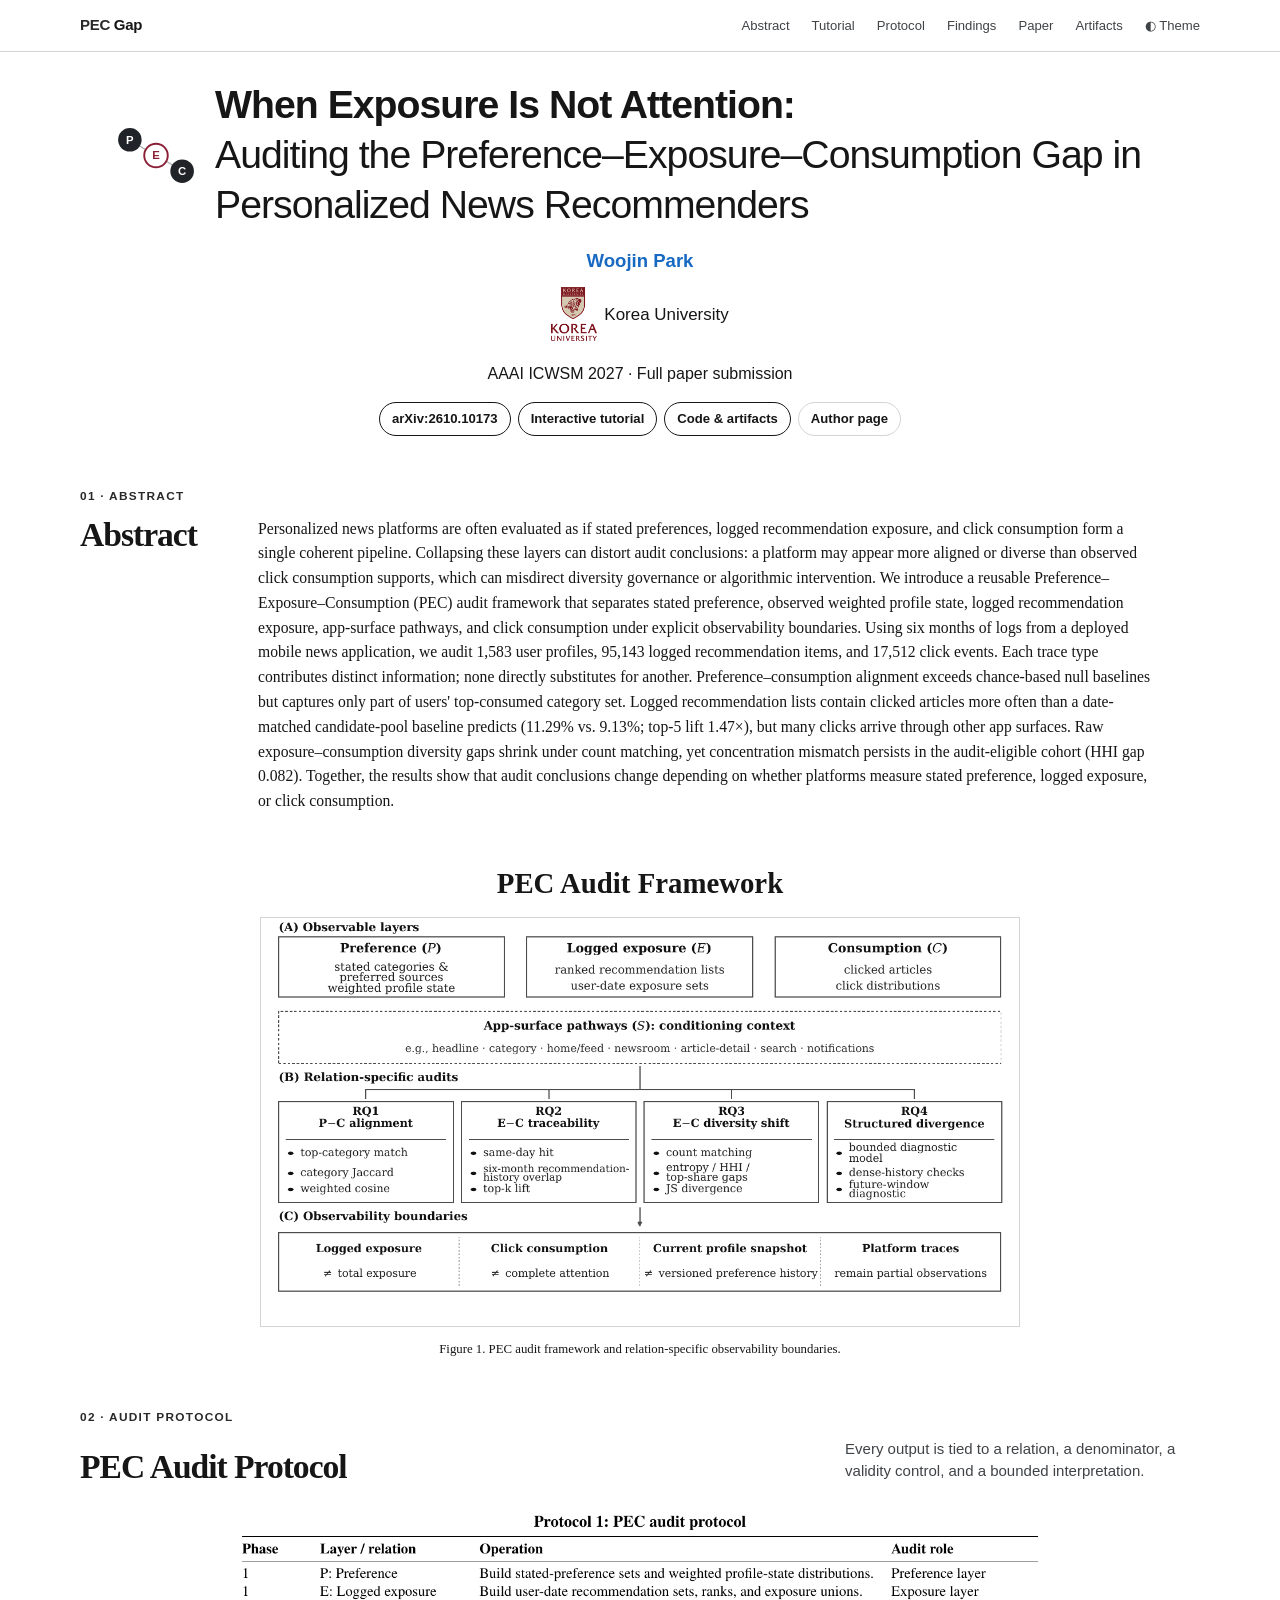
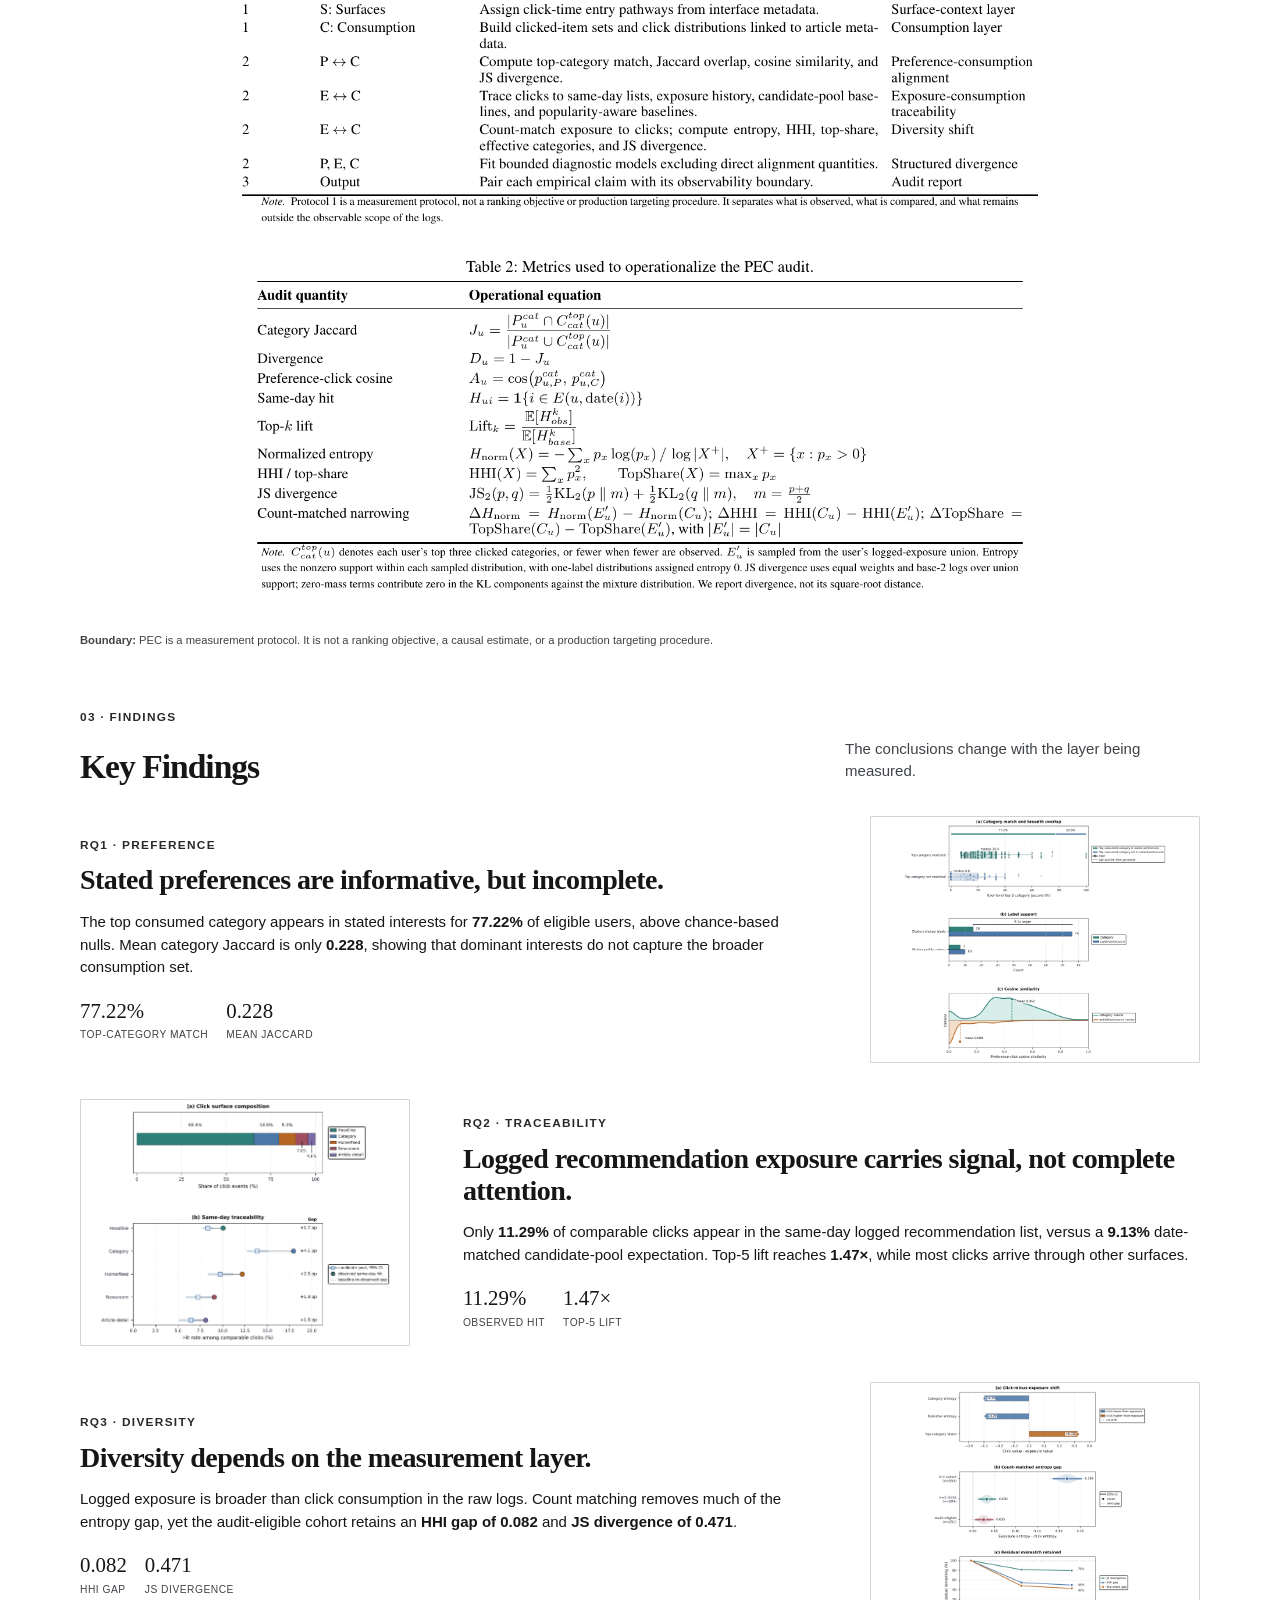
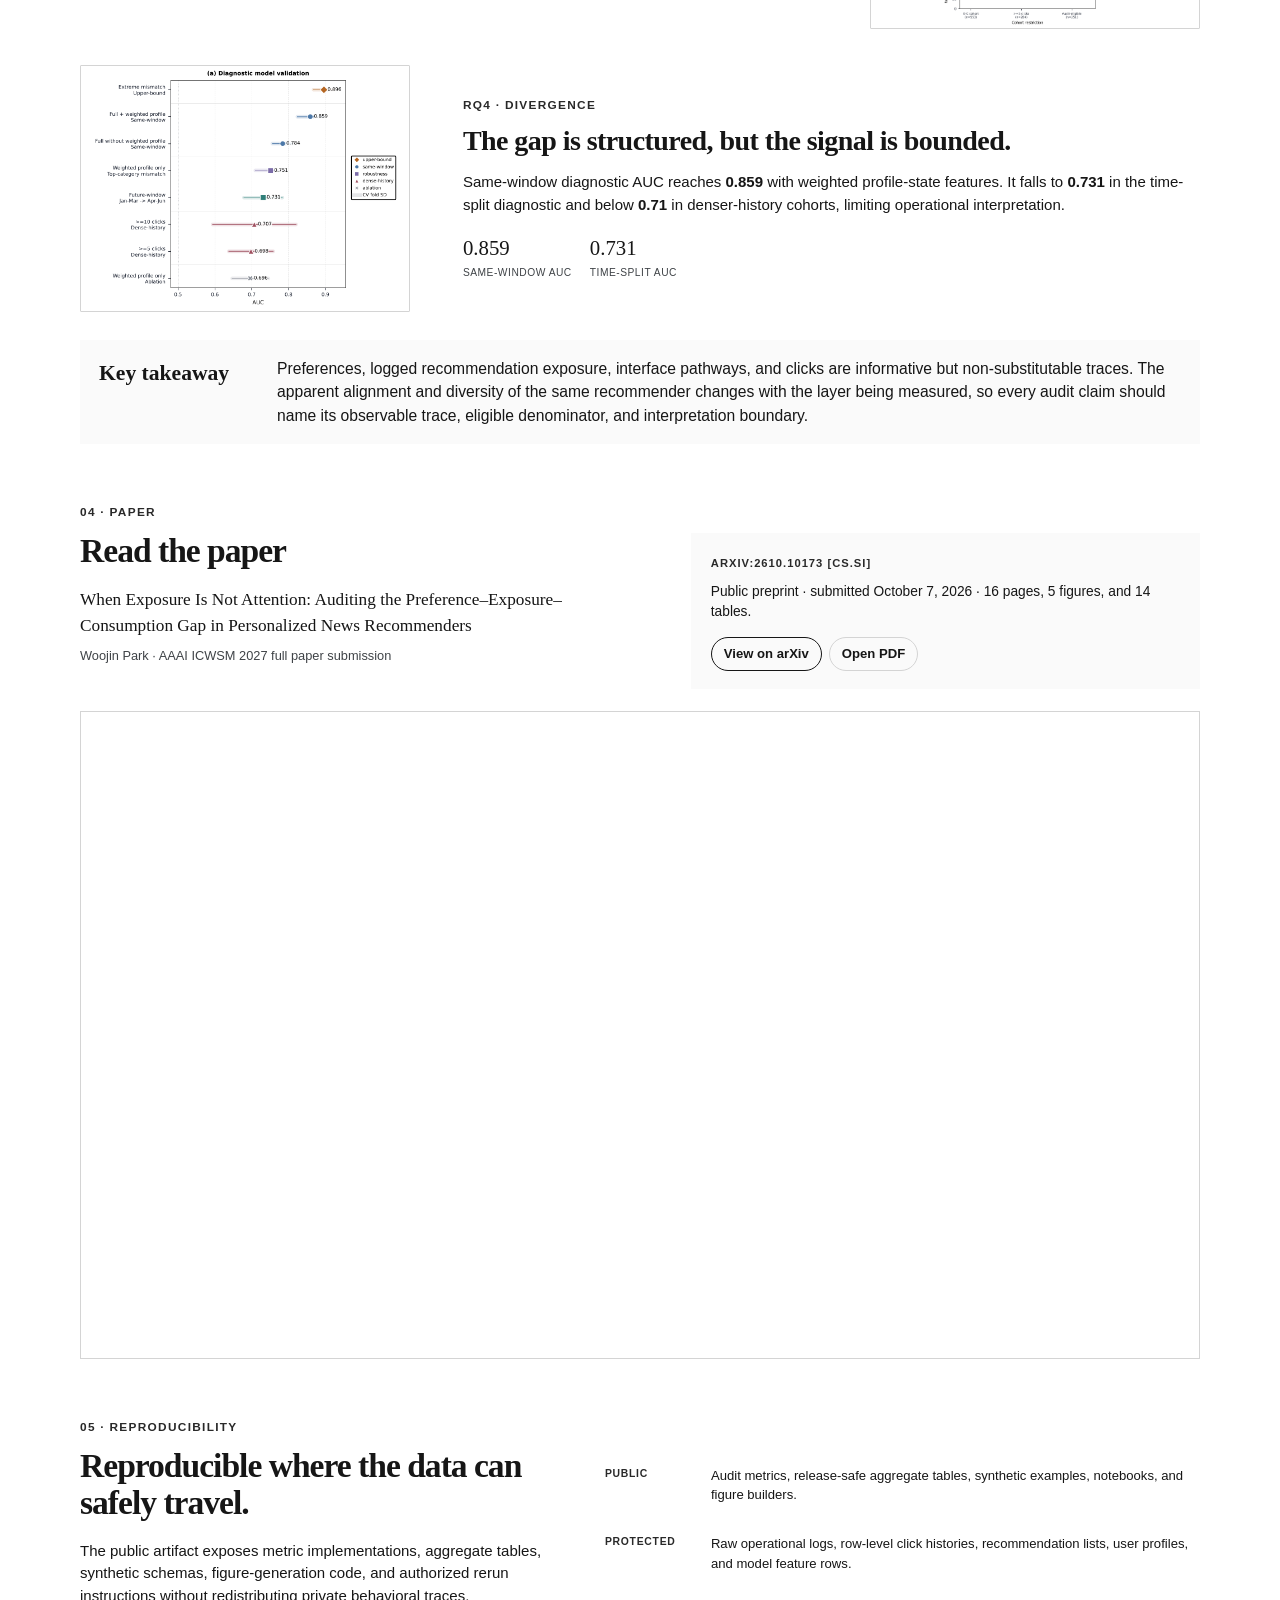
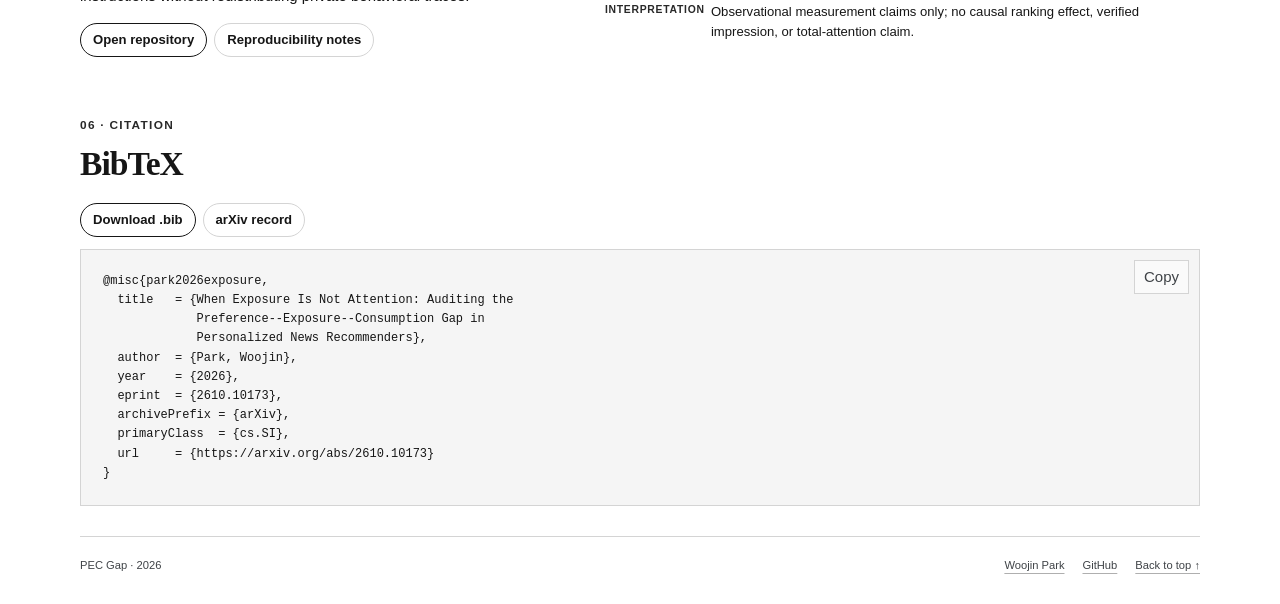
==== docs/index.html @ 4bab2982 "Add interactive PEC audit tutorial" ====
<!doctype html>
<html lang="en">
<head>
  <meta charset="utf-8">
  <meta name="viewport" content="width=device-width, initial-scale=1">
  <title>When Exposure Is Not Attention | PEC Gap</title>
  <meta name="description" content="A Preference-Exposure-Consumption audit of personalized news recommendation under explicit observability boundaries.">
  <meta name="theme-color" content="#ffffff">
  <meta property="og:type" content="website">
  <meta property="og:title" content="When Exposure Is Not Attention">
  <meta property="og:description" content="Auditing the Preference-Exposure-Consumption gap in personalized news recommenders.">
  <meta property="og:url" content="https://woojinpark-jay.github.io/pec-news-audit/">
  <meta property="og:image" content="https://woojinpark-jay.github.io/pec-news-audit/assets/project/pec-framework.png">
  <link rel="icon" href="favicon.svg?v=1" type="image/svg+xml">
  <link rel="icon" href="favicon-32.png?v=1" type="image/png" sizes="32x32">
  <link rel="shortcut icon" href="favicon.ico?v=1">
  <link rel="apple-touch-icon" href="apple-touch-icon.png?v=1" sizes="180x180">
  <script>try{document.documentElement.dataset.theme=localStorage.getItem('pec-theme')||'light'}catch(e){document.documentElement.dataset.theme='light'}</script>
  <link rel="stylesheet" href="project.css?v=14">
</head>
<body>
  <header class="site-header">
    <a class="wordmark" href="#top" aria-label="PEC Gap home"><span>PEC</span> Gap</a>
    <nav aria-label="Project navigation">
      <a href="#overview">Abstract</a>
      <a href="?view=tutorial&amp;lang=en">Tutorial</a>
      <a href="#protocol">Protocol</a>
      <a href="#findings">Findings</a>
      <a href="#paper">Paper</a>
      <a href="#artifacts">Artifacts</a>
      <button id="theme-toggle" type="button" aria-label="Switch color theme"><span aria-hidden="true">◐</span> Theme</button>
    </nav>
  </header>

  <main id="top">
    <section class="hero">
      <div class="title-lockup">
        <img class="hero-mark" src="assets/project/pec-gap-mark.svg?v=3" alt="PEC Gap mark connecting preference, exposure, and consumption">
        <h1><strong>When Exposure Is Not Attention:</strong><br><span>Auditing the Preference–Exposure–Consumption Gap in Personalized News Recommenders</span></h1>
      </div>
      <div class="author-line">
        <a href="https://woojinpark-jay.github.io/">Woojin Park</a>
      </div>
      <p class="affiliation"><a href="https://www.korea.ac.kr/en/index.do"><img src="assets/project/korea-university-crest.png" alt="" aria-hidden="true">Korea University</a></p>
      <p class="venue">AAAI ICWSM 2027 · Full paper submission</p>
      <div class="actions" aria-label="Project links">
        <a class="button" href="https://arxiv.org/abs/2610.10173">arXiv:2610.10173</a>
        <a class="button" href="?view=tutorial&amp;lang=en">Interactive tutorial</a>
        <a class="button" href="https://github.com/WoojinPark-Jay/pec-news-audit">Code &amp; artifacts</a>
        <a class="button button-quiet" href="https://woojinpark-jay.github.io/">Author page</a>
      </div>
    </section>

    <section class="section" id="overview">
      <div class="section-label">01 · Abstract</div>
      <div class="abstract-block">
        <h2>Abstract</h2>
        <p>Personalized news platforms are often evaluated as if stated preferences, logged recommendation exposure, and click consumption form a single coherent pipeline. Collapsing these layers can distort audit conclusions: a platform may appear more aligned or diverse than observed click consumption supports, which can misdirect diversity governance or algorithmic intervention. We introduce a reusable Preference–Exposure–Consumption (PEC) audit framework that separates stated preference, observed weighted profile state, logged recommendation exposure, app-surface pathways, and click consumption under explicit observability boundaries. Using six months of logs from a deployed mobile news application, we audit 1,583 user profiles, 95,143 logged recommendation items, and 17,512 click events. Each trace type contributes distinct information; none directly substitutes for another. Preference–consumption alignment exceeds chance-based null baselines but captures only part of users' top-consumed category set. Logged recommendation lists contain clicked articles more often than a date-matched candidate-pool baseline predicts (11.29% vs. 9.13%; top-5 lift 1.47×), but many clicks arrive through other app surfaces. Raw exposure–consumption diversity gaps shrink under count matching, yet concentration mismatch persists in the audit-eligible cohort (HHI gap 0.082). Together, the results show that audit conclusions change depending on whether platforms measure stated preference, logged exposure, or click consumption.</p>
      </div>
    </section>

    <section class="framework-wrap" aria-label="PEC audit framework">
      <h2>PEC Audit Framework</h2>
      <button class="figure-button" type="button" data-lightbox="assets/project/pec-framework.png" aria-label="Enlarge PEC audit framework">
        <img src="assets/project/pec-framework.png" alt="PEC framework linking platform traces to preference, logged exposure, surface mediation, consumption, and four audit outputs">
      </button>
      <p class="caption">Figure 1. PEC audit framework and relation-specific observability boundaries.</p>
    </section>

    <section class="section" id="protocol">
      <div class="section-label">02 · Audit protocol</div>
      <div class="section-head">
        <h2>PEC Audit Protocol</h2>
        <p>Every output is tied to a relation, a denominator, a validity control, and a bounded interpretation.</p>
      </div>

      <div class="paper-table-stack">
        <button class="paper-table-image" type="button" data-lightbox="assets/project/protocol-original.png" aria-label="Enlarge Protocol 1 from the submitted paper">
          <img src="assets/project/protocol-original.png" alt="Protocol 1: PEC audit protocol, reproduced from the submitted paper">
        </button>
        <button class="paper-table-image" type="button" data-lightbox="assets/project/metrics-original.png" aria-label="Enlarge Table 2 from the submitted paper">
          <img src="assets/project/metrics-original.png" alt="Table 2: PEC audit metrics and operational equations, reproduced from the submitted paper">
        </button>
      </div>
      <p class="boundary-note"><strong>Boundary:</strong> PEC is a measurement protocol. It is not a ranking objective, a causal estimate, or a production targeting procedure.</p>
    </section>

    <section class="section" id="findings">
      <div class="section-label">03 · Findings</div>
      <div class="section-head">
        <h2>Key Findings</h2>
        <p>The conclusions change with the layer being measured.</p>
      </div>

      <article class="finding">
        <div class="finding-copy">
          <p class="finding-index">RQ1 · Preference</p>
          <h3>Stated preferences are informative, but incomplete.</h3>
          <p>The top consumed category appears in stated interests for <strong>77.22%</strong> of eligible users, above chance-based nulls. Mean category Jaccard is only <strong>0.228</strong>, showing that dominant interests do not capture the broader consumption set.</p>
          <div class="mini-metrics"><span><b>77.22%</b> top-category match</span><span><b>0.228</b> mean Jaccard</span></div>
        </div>
        <button class="paper-figure" type="button" data-lightbox="assets/project/preference-alignment.png" aria-label="Enlarge preference-consumption diagnostics">
          <img src="assets/project/preference-alignment.png" alt="Preference-consumption diagnostics for category recovery, Jaccard overlap, and cosine similarity">
        </button>
      </article>

      <article class="finding finding-reverse">
        <div class="finding-copy">
          <p class="finding-index">RQ2 · Traceability</p>
          <h3>Logged recommendation exposure carries signal, not complete attention.</h3>
          <p>Only <strong>11.29%</strong> of comparable clicks appear in the same-day logged recommendation list, versus a <strong>9.13%</strong> date-matched candidate-pool expectation. Top-5 lift reaches <strong>1.47×</strong>, while most clicks arrive through other surfaces.</p>
          <div class="mini-metrics"><span><b>11.29%</b> observed hit</span><span><b>1.47×</b> top-5 lift</span></div>
        </div>
        <button class="paper-figure" type="button" data-lightbox="assets/project/surface-traceability.png" aria-label="Enlarge multi-surface click traceability figure">
          <img src="assets/project/surface-traceability.png" alt="Multi-surface click composition and observed same-day traceability against date-matched baselines">
        </button>
      </article>

      <article class="finding">
        <div class="finding-copy">
          <p class="finding-index">RQ3 · Diversity</p>
          <h3>Diversity depends on the measurement layer.</h3>
          <p>Logged exposure is broader than click consumption in the raw logs. Count matching removes much of the entropy gap, yet the audit-eligible cohort retains an <strong>HHI gap of 0.082</strong> and <strong>JS divergence of 0.471</strong>.</p>
          <div class="mini-metrics"><span><b>0.082</b> HHI gap</span><span><b>0.471</b> JS divergence</span></div>
        </div>
        <button class="paper-figure" type="button" data-lightbox="assets/project/diversity-audit.png" aria-label="Enlarge diversity and concentration audit figure">
          <img src="assets/project/diversity-audit.png" alt="Raw diversity shift, count-matched entropy gaps, and residual concentration mismatch">
        </button>
      </article>

      <article class="finding finding-reverse">
        <div class="finding-copy">
          <p class="finding-index">RQ4 · Divergence</p>
          <h3>The gap is structured, but the signal is bounded.</h3>
          <p>Same-window diagnostic AUC reaches <strong>0.859</strong> with weighted profile-state features. It falls to <strong>0.731</strong> in the time-split diagnostic and below <strong>0.71</strong> in denser-history cohorts, limiting operational interpretation.</p>
          <div class="mini-metrics"><span><b>0.859</b> same-window AUC</span><span><b>0.731</b> time-split AUC</span></div>
        </div>
        <button class="paper-figure" type="button" data-lightbox="assets/project/bounded-signal.png" aria-label="Enlarge bounded audit signal figure">
          <img src="assets/project/bounded-signal.png" alt="Diagnostic AUC across same-window, temporal, dense-history, and ablation checks">
        </button>
      </article>

      <div class="takeaway">
        <h3>Key takeaway</h3>
        <p>Preferences, logged recommendation exposure, interface pathways, and clicks are informative but non-substitutable traces. The apparent alignment and diversity of the same recommender changes with the layer being measured, so every audit claim should name its observable trace, eligible denominator, and interpretation boundary.</p>
      </div>
    </section>

    <section class="section paper-access" id="paper">
      <div class="section-label">04 · Paper</div>
      <div class="paper-access-grid">
        <div>
          <h2>Read the paper</h2>
          <p class="paper-title">When Exposure Is Not Attention: Auditing the Preference–Exposure–Consumption Gap in Personalized News Recommenders</p>
          <p class="paper-meta">Woojin Park · AAAI ICWSM 2027 full paper submission</p>
        </div>
        <div class="paper-release">
          <span>arXiv:2610.10173 [cs.SI]</span>
          <p>Public preprint · submitted October 7, 2026 · 16 pages, 5 figures, and 14 tables.</p>
          <div class="actions">
            <a class="button" href="https://arxiv.org/abs/2610.10173">View on arXiv</a>
            <a class="button button-quiet" href="https://arxiv.org/pdf/2610.10173">Open PDF</a>
          </div>
        </div>
      </div>
      <div class="paper-viewer">
        <iframe src="https://arxiv.org/pdf/2610.10173#view=FitH" title="PEC Gap arXiv preprint PDF" loading="lazy"></iframe>
      </div>
    </section>

    <section class="section" id="artifacts">
      <div class="section-label">05 · Reproducibility</div>
      <div class="two-col artifact-grid">
        <div>
          <h2>Reproducible where the data can safely travel.</h2>
          <p class="lead">The public artifact exposes metric implementations, aggregate tables, synthetic schemas, figure-generation code, and authorized rerun instructions without redistributing private behavioral traces.</p>
          <div class="actions">
            <a class="button" href="https://github.com/WoojinPark-Jay/pec-news-audit">Open repository</a>
            <a class="button button-quiet" href="https://github.com/WoojinPark-Jay/pec-news-audit/blob/main/docs/REPRODUCIBILITY.md">Reproducibility notes</a>
          </div>
        </div>
        <div class="artifact-list">
          <div><span>Public</span><p>Audit metrics, release-safe aggregate tables, synthetic examples, notebooks, and figure builders.</p></div>
          <div><span>Protected</span><p>Raw operational logs, row-level click histories, recommendation lists, user profiles, and model feature rows.</p></div>
          <div><span>Interpretation</span><p>Observational measurement claims only; no causal ranking effect, verified impression, or total-attention claim.</p></div>
        </div>
      </div>
    </section>

    <section class="section citation" id="citation">
      <div class="section-label">06 · Citation</div>
      <h2>BibTeX</h2>
      <div class="actions">
        <a class="button" href="pec-gap.bib" download>Download .bib</a>
        <a class="button button-quiet" href="https://arxiv.org/abs/2610.10173">arXiv record</a>
      </div>
      <div class="code-wrap">
        <button id="copy-citation" type="button">Copy</button>
        <pre><code id="bibtex">@misc{park2026exposure,
  title   = {When Exposure Is Not Attention: Auditing the
             Preference--Exposure--Consumption Gap in
             Personalized News Recommenders},
  author  = {Park, Woojin},
  year    = {2026},
  eprint  = {2610.10173},
  archivePrefix = {arXiv},
  primaryClass  = {cs.SI},
  url     = {https://arxiv.org/abs/2610.10173}
}</code></pre>
      </div>
    </section>
  </main>

  <footer>
    <p>PEC Gap · 2026</p>
    <div><a href="https://woojinpark-jay.github.io/">Woojin Park</a><a href="https://github.com/WoojinPark-Jay/pec-news-audit">GitHub</a><a href="#top">Back to top ↑</a></div>
  </footer>

  <dialog id="lightbox" aria-label="Expanded paper figure">
    <button class="lightbox-close" type="button" aria-label="Close figure">×</button>
    <img src="" alt="Expanded paper figure">
  </dialog>
  <script src="project.js?v=13"></script>
</body>
</html>
---- docs/project.css ----
:root {
  color-scheme: light;
  --bg: #fff; --surface: #fafafa; --ink: #161616; --muted: #3f4347;
  --line: #d4d4d4; --accent: #292929; --green: #2f6d4a; --blue: #355e91;
  --orange: #8f542e; --violet: #67518d; --header: rgba(255,255,255,.93);
  --figure: #fff; --button-line: #777; --code: #f5f5f5; --max: 1120px;
}
html[data-theme="dark"] {
  color-scheme: dark;
  --bg: #0c0e10; --surface: #121518; --ink: #f0efeb; --muted: #a7acb1;
  --line: #2b3035; --accent: #c7ad77; --green: #6fae8b; --blue: #7f9fca;
  --orange: #c98b62; --violet: #9c83c7; --header: rgba(12,14,16,.92);
  --figure: #f7f7f5; --button-line: #5f6468; --code: #090b0d;
}
* { box-sizing: border-box; }
html { scroll-behavior: smooth; background: var(--bg); }
body {
  margin: 0; color: var(--ink); background: var(--bg);
  font-family: Inter, ui-sans-serif, -apple-system, BlinkMacSystemFont, "Segoe UI", sans-serif;
  font-size: 15px; line-height: 1.5; -webkit-font-smoothing: antialiased;
}
a { color: inherit; text-decoration-color: color-mix(in srgb, var(--ink) 34%, transparent); text-underline-offset: 4px; }
a:hover { text-decoration-color: var(--accent); }
img { display: block; max-width: 100%; }
button { font: inherit; }
.site-header {
  position: sticky; top: 0; z-index: 20; display: flex; align-items: center;
  justify-content: space-between; width: 100%; min-height: 52px;
  padding: 0 max(24px, calc((100vw - var(--max)) / 2));
  border-bottom: 1px solid var(--line); background: var(--header); backdrop-filter: blur(12px);
}
.wordmark { font-weight: 700; text-decoration: none; letter-spacing: -.02em; }
.wordmark span { color: var(--accent); }
.site-header nav { display: flex; align-items: center; gap: 22px; }
.site-header nav a, .site-header nav button { color: var(--muted); font-size: .82rem; text-decoration: none; }
.site-header nav button { padding: 0; border: 0; background: transparent; cursor: pointer; }
.site-header nav a:hover, .site-header nav button:hover { color: var(--ink); }
main, footer { width: min(calc(100% - 48px), var(--max)); margin-inline: auto; }
.hero { max-width: 1120px; padding: 28px 0 22px; text-align: center; }
.title-lockup {
  display: flex; align-items: center; justify-content: center; gap: 18px;
  max-width: 1050px; margin: 0 auto;
}
.hero-mark { flex: 0 0 auto; width: 82px; height: 61px; }
.eyebrow, .section-label, .finding-index {
  margin: 0 0 11px; color: var(--accent); font-size: .74rem;
  font-weight: 700; letter-spacing: .11em; text-transform: uppercase;
}
.hero h1 {
  margin: 0; font-size: clamp(1.8rem, 3.2vw, 2.45rem); text-align: left;
  font-weight: 300; line-height: 1.28; letter-spacing: -.025em;
}
.hero h1 strong { font-weight: 720; }
.hero h1 span { font-weight: 300; }
.dek { margin: 10px 0 0; color: var(--ink); font-size: clamp(.96rem, 1.4vw, 1.08rem); line-height: 1.4; }
.author-line { display: flex; justify-content: center; gap: 9px; margin-top: 16px; font-size: 1.16rem; font-weight: 600; }
.author-line a { color: #1769c2; text-decoration: none; }
.affiliation { margin: 13px 0 0; font-size: 1.06rem; font-weight: 500; }
.affiliation a { display: inline-flex; align-items: center; gap: 7px; color: var(--ink); text-decoration: none; }
.affiliation img { width: 46px; height: 54px; object-fit: contain; }
.venue { margin: 13px 0 0; color: var(--ink); font-size: 1rem; }
.actions { display: flex; flex-wrap: wrap; gap: 7px; margin-top: 16px; }
.hero .actions { justify-content: center; }
.button {
  display: inline-flex; align-items: center; min-height: 34px; padding: 0 12px;
  border: 1px solid var(--ink); border-radius: 18px; color: var(--ink);
  font-size: .82rem; font-weight: 650; text-decoration: none;
}
.button:hover { border-color: var(--accent); background: var(--surface); }
.button-muted { color: var(--ink); border-color: var(--line); cursor: default; }
.button-quiet { border-color: var(--line); color: var(--ink); }
.hero-note { margin: 14px 0 0; color: var(--muted); font-size: .74rem; }
.framework-wrap { max-width: 760px; margin: 18px auto 20px; text-align: center; }
.framework-wrap h2 { margin: 0 0 12px; font-family: Georgia, "Times New Roman", serif; font-size: 1.8rem; font-weight: 600; }
.figure-button, .paper-figure {
  width: 100%; margin: 0; padding: 0; overflow: hidden;
  border: 1px solid var(--line); background: var(--figure); cursor: zoom-in;
}
.figure-button img, .paper-figure img { width: 100%; }
.caption { max-width: 720px; margin: 7px auto 0; color: var(--ink); font-family: Georgia, "Times New Roman", serif; font-size: .8rem; text-align: center; }
.section { padding: 30px 0; scroll-margin-top: 52px; }
.section h2 {
  margin: 0; font-family: Georgia, "Times New Roman", serif;
  font-size: clamp(1.65rem, 3vw, 2.1rem); font-weight: 600;
  line-height: 1.1; letter-spacing: -.03em;
}
.two-col { display: grid; grid-template-columns: .9fr 1.1fr; gap: 38px; }
.prose p { margin: 0 0 14px; color: var(--muted); }
.abstract-block { display: grid; grid-template-columns: 150px 1fr; gap: 28px; }
.abstract-block p { max-width: 900px; margin: 0; color: var(--ink); font-family: Georgia, "Times New Roman", serif; font-size: .98rem; line-height: 1.58; }
.stat-grid { display: grid; grid-template-columns: repeat(4, 1fr); margin-top: 24px; border-block: 1px solid var(--line); }
.stat-grid div { padding: 13px 14px; border-right: 1px solid var(--line); }
.stat-grid div:last-child { border-right: 0; }
.stat-grid strong { display: block; font-family: Georgia, serif; font-size: 1.55rem; font-weight: 400; line-height: 1; }
.stat-grid span { display: block; margin-top: 7px; color: var(--muted); font-size: .7rem; }
.section-head { display: grid; grid-template-columns: 1.35fr .65fr; align-items: end; gap: 28px; margin-bottom: 12px; }
.section-head > p { margin: 0 0 3px; color: var(--muted); }
.layer-grid { display: grid; grid-template-columns: repeat(4, 1fr); gap: 10px; }
.layer-card { min-height: 132px; padding: 14px; border: 1px solid var(--line); background: var(--surface); }
.layer-card > span { display: grid; place-items: center; width: 36px; height: 36px; border: 1px solid currentColor; font-family: Georgia, serif; font-size: 1.15rem; }
.layer-card h3 { margin: 14px 0 4px; font-size: .88rem; }
.layer-card p { margin: 0; color: var(--muted); font-size: .76rem; line-height: 1.5; }
.layer-p > span { color: var(--green); } .layer-e > span { color: var(--blue); }
.layer-s > span { color: var(--orange); } .layer-c > span { color: var(--violet); }
.protocol-table-wrap { margin-top: 22px; overflow-x: auto; border: 1px solid var(--line); background: var(--surface); }
.table-title { padding: 11px 14px 8px; border-bottom: 2px solid var(--ink); font-family: Georgia, "Times New Roman", serif; font-size: 1.08rem; font-weight: 700; text-align: center; }
.protocol-table { width: 100%; table-layout: fixed; border-collapse: collapse; background: var(--surface); font-size: .76rem; }
.protocol-table th, .protocol-table td { padding: 8px 11px; border-bottom: 1px solid var(--line); text-align: left; vertical-align: top; }
.protocol-table th { color: var(--muted); font-size: .64rem; letter-spacing: .08em; text-transform: uppercase; }
.protocol-table td:first-child { font-weight: 700; white-space: nowrap; }
.full-protocol .protocol-table td:nth-child(2) { color: var(--accent); font-weight: 650; white-space: nowrap; }
.full-protocol .protocol-table td:last-child { color: var(--muted); }
.full-protocol .protocol-table th:nth-child(1) { width: 7%; }
.full-protocol .protocol-table th:nth-child(2) { width: 15%; }
.full-protocol .protocol-table th:nth-child(3) { width: 60%; }
.full-protocol .protocol-table th:nth-child(4) { width: 18%; }
.protocol-table tbody tr:last-child td { border-bottom: 0; }
.table-note { margin: 0; padding: 9px 11px; border-top: 2px solid var(--ink); color: var(--muted); font-size: .66rem; }
.boundary-note { margin: 12px 0 0; color: var(--muted); font-size: .7rem; }
.metrics-table-wrap { margin-top: 26px; }
.metrics-table td:first-child { width: 25%; color: var(--ink); }
.metrics-table td:last-child { color: var(--ink); font-size: .84rem; }
.metrics-table mjx-container { margin: 0 !important; }
.paper-table-stack { display: grid; gap: 14px; max-width: 820px; margin: 14px auto 0; }
.paper-table-image { width: 100%; margin: 0; padding: 0; border: 0; background: #fff; cursor: zoom-in; }
.paper-table-image img { width: 100%; }
.finding { display: grid; grid-template-columns: 1.35fr .65fr; align-items: center; gap: 28px; padding: 18px 0; }
.finding-reverse { grid-template-columns: .65fr 1.35fr; }
.finding-reverse .finding-copy { order: 2; } .finding-reverse .paper-figure { order: 1; justify-self: start; }
.finding-index { margin-bottom: 10px; }
.finding h3 { margin: 0; font-family: Georgia, serif; font-size: clamp(1.4rem, 2.3vw, 1.75rem); font-weight: 600; line-height: 1.14; letter-spacing: -.02em; }
.finding-copy > p:not(.finding-index), .artifact-grid .lead { color: var(--ink); }
.finding-copy strong { color: var(--ink); }
.paper-figure { max-width: 330px; border-radius: 1px; justify-self: end; }
.paper-figure img { width: 100%; max-height: 245px; object-fit: contain; background: #fff; }
.mini-metrics { display: flex; gap: 18px; margin-top: 16px; }
.mini-metrics span { color: var(--muted); font-size: .64rem; text-transform: uppercase; letter-spacing: .05em; }
.mini-metrics b { display: block; margin-bottom: 1px; color: var(--ink); font-family: Georgia, serif; font-size: 1.3rem; font-weight: 400; letter-spacing: 0; }
.takeaway { display: grid; grid-template-columns: 150px 1fr; gap: 28px; margin-top: 10px; padding: 17px 19px; background: var(--surface); }
.takeaway h3 { margin: 0; font-family: Georgia, "Times New Roman", serif; font-size: 1.35rem; }
.takeaway p { max-width: 900px; margin: 0; color: var(--ink); font-size: .98rem; }
.paper-access-grid { display: grid; grid-template-columns: 1.05fr .95fr; gap: 48px; align-items: start; }
.paper-title { max-width: 620px; margin: 17px 0 0; color: var(--ink); font-family: Georgia, "Times New Roman", serif; font-size: 1.08rem; line-height: 1.48; }
.paper-meta { margin: 8px 0 0; color: var(--muted); font-size: .8rem; }
.paper-release { padding: 18px 20px; background: var(--surface); }
.paper-release > span:first-child { color: var(--accent); font-size: .7rem; font-weight: 750; letter-spacing: .09em; text-transform: uppercase; }
.paper-release p { margin: 8px 0 14px; color: var(--ink); font-size: .86rem; }
.paper-release .actions { margin-top: 0; }
.paper-viewer { height: min(72vh, 720px); margin-top: 22px; overflow: hidden; border: 1px solid var(--line); background: var(--surface); }
.paper-viewer iframe { width: 100%; height: 100%; border: 0; background: #fff; }
.artifact-grid .lead { margin: 18px 0 0; }
.artifact-list { display: grid; gap: 13px; margin-top: 18px; }
.artifact-list div { display: grid; grid-template-columns: 88px 1fr; gap: 18px; padding: 0; }
.artifact-list span { color: var(--accent); font-size: .65rem; font-weight: 700; letter-spacing: .07em; text-transform: uppercase; }
.artifact-list p { margin: 0; color: var(--ink); font-size: .82rem; }
.citation h2 { margin-bottom: 20px; }
.citation .actions { margin: 0 0 12px; }
.code-wrap { position: relative; border: 1px solid var(--line); background: var(--code); }
.code-wrap pre { margin: 0; padding: 22px; overflow-x: auto; color: var(--ink); font: .75rem/1.6 ui-monospace, SFMono-Regular, Menlo, monospace; }
#copy-citation { position: absolute; top: 10px; right: 10px; padding: 5px 9px; border: 1px solid var(--line); background: var(--surface); color: var(--muted); cursor: pointer; }
footer { display: flex; justify-content: space-between; padding: 20px 0 30px; border-top: 1px solid var(--line); color: var(--muted); font-size: .7rem; }
footer p { margin: 0; } footer div { display: flex; gap: 18px; }
#lightbox { width: min(96vw, 1500px); max-width: none; max-height: 94vh; padding: 44px 16px 16px; border: 1px solid var(--line); background: var(--bg); }
#lightbox::backdrop { background: rgba(0,0,0,.86); backdrop-filter: blur(4px); }
#lightbox img { max-height: calc(94vh - 60px); margin: auto; background: #fff; object-fit: contain; }
.lightbox-close { position: absolute; top: 7px; right: 11px; border: 0; background: transparent; color: var(--ink); font-size: 1.5rem; cursor: pointer; }
@media (max-width: 800px) {
  .site-header nav { gap: 14px; } .site-header nav a:nth-child(2) { display: none; }
  main, footer { width: min(calc(100% - 32px), var(--max)); }
  .hero { padding: 26px 0 22px; }
  .title-lockup { gap: 14px; }
  .hero-mark { width: 72px; height: 54px; }
  .hero h1 { font-size: clamp(1.65rem, 6.2vw, 2.3rem); }
  .wide-only { display: none; }
  .two-col, .section-head, .finding, .finding-reverse, .abstract-block, .takeaway, .paper-access-grid { grid-template-columns: 1fr; gap: 18px; }
  .stat-grid, .layer-grid { grid-template-columns: 1fr 1fr; }
  .stat-grid div:nth-child(2) { border-right: 0; }
  .stat-grid div:nth-child(-n+2) { border-bottom: 1px solid var(--line); }
  .layer-card { min-height: 140px; }
  .finding-reverse .finding-copy, .finding-reverse .paper-figure { order: initial; }
  .paper-figure { max-width: 620px; justify-self: center; }
  .finding { padding: 26px 0; } .protocol-table { min-width: 740px; }
  .paper-viewer { height: 560px; }
}
@media (max-width: 520px) {
  body { font-size: 14px; } .site-header nav a:nth-child(3) { display: none; }
  .title-lockup { flex-direction: column; gap: 7px; }
  .hero-mark { width: 62px; height: 47px; }
  .hero h1 { text-align: center; }
  .site-header nav button { font-size: 0; } .site-header nav button span { font-size: .9rem; }
  .author-line { flex-wrap: wrap; } .section { padding: 32px 0; }
  .stat-grid, .layer-grid { grid-template-columns: 1fr; }
  .stat-grid div { border-right: 0; border-bottom: 1px solid var(--line); }
  .stat-grid div:last-child { border-bottom: 0; }
  .layer-card { min-height: auto; } .layer-card h3 { margin-top: 20px; }
  .mini-metrics { flex-direction: column; gap: 10px; } footer { flex-direction: column; gap: 12px; }
}
@media (prefers-reduced-motion: reduce) { html { scroll-behavior: auto; } }
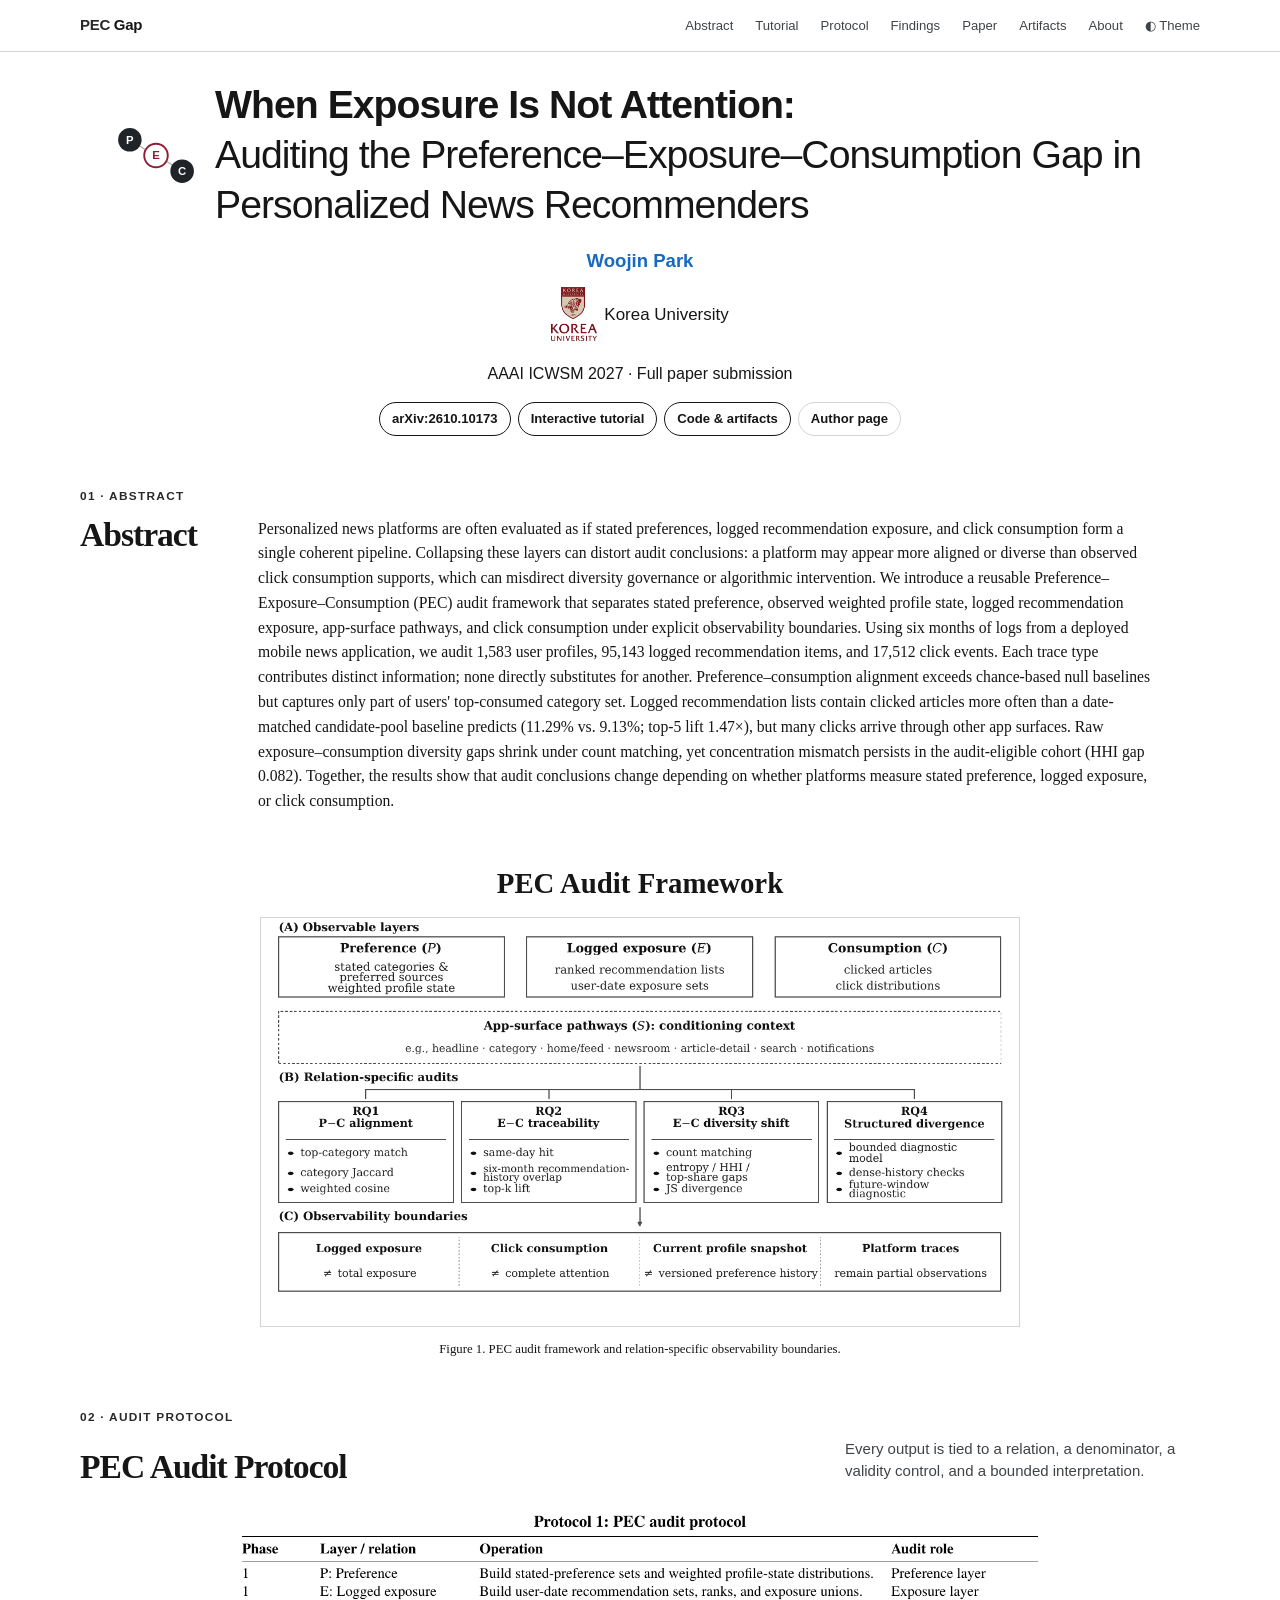
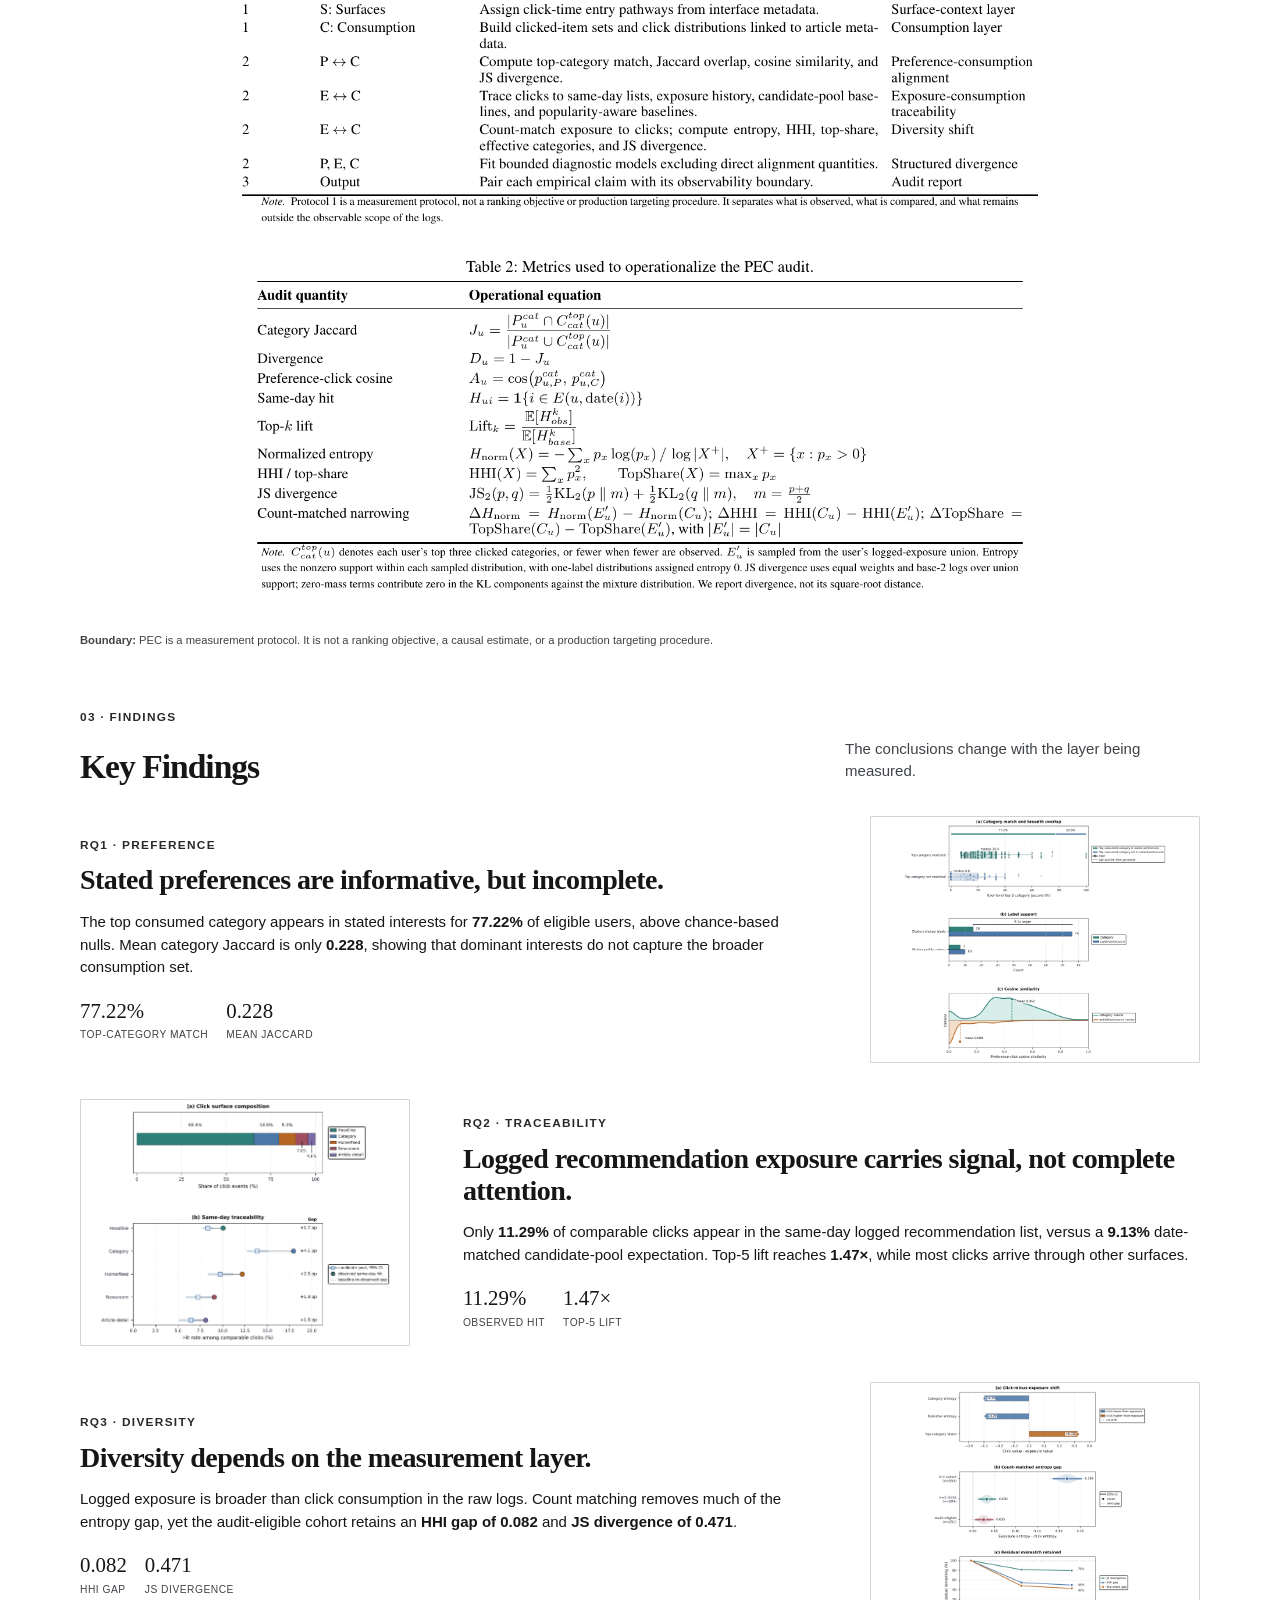
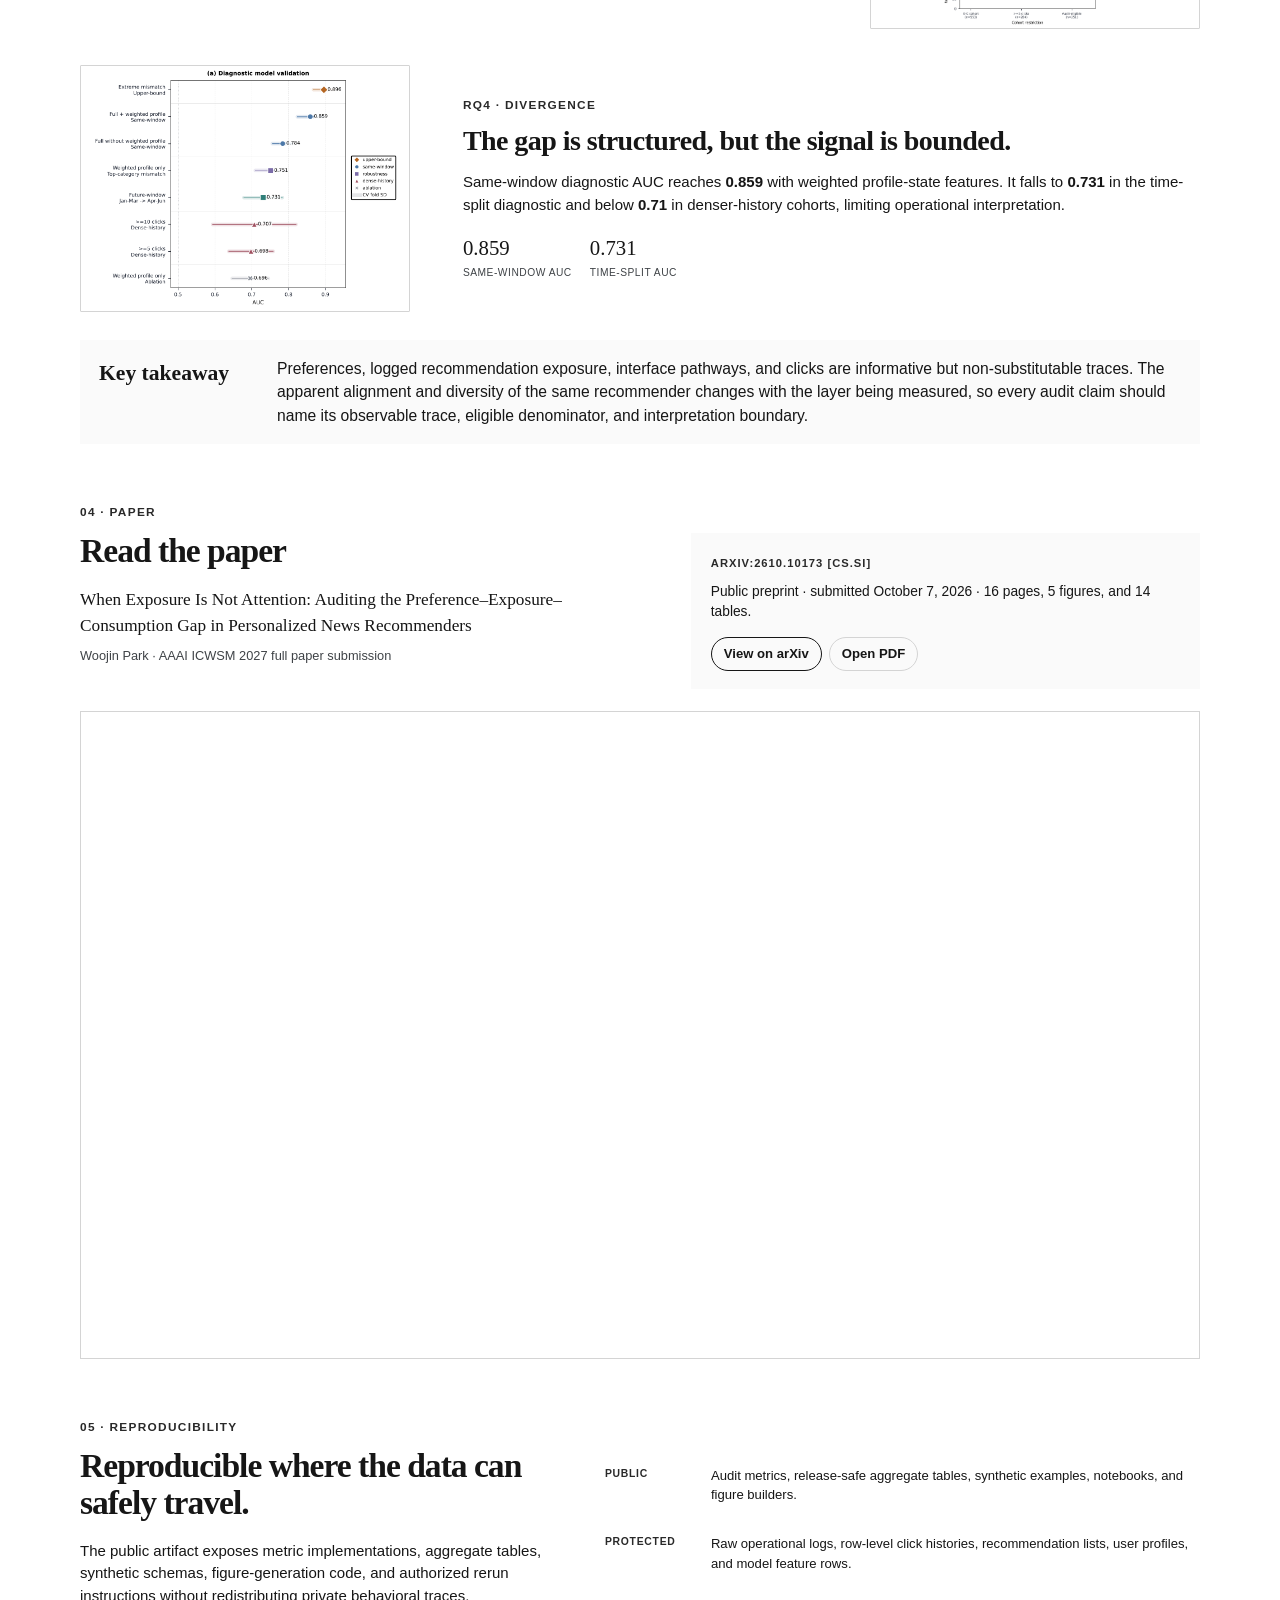
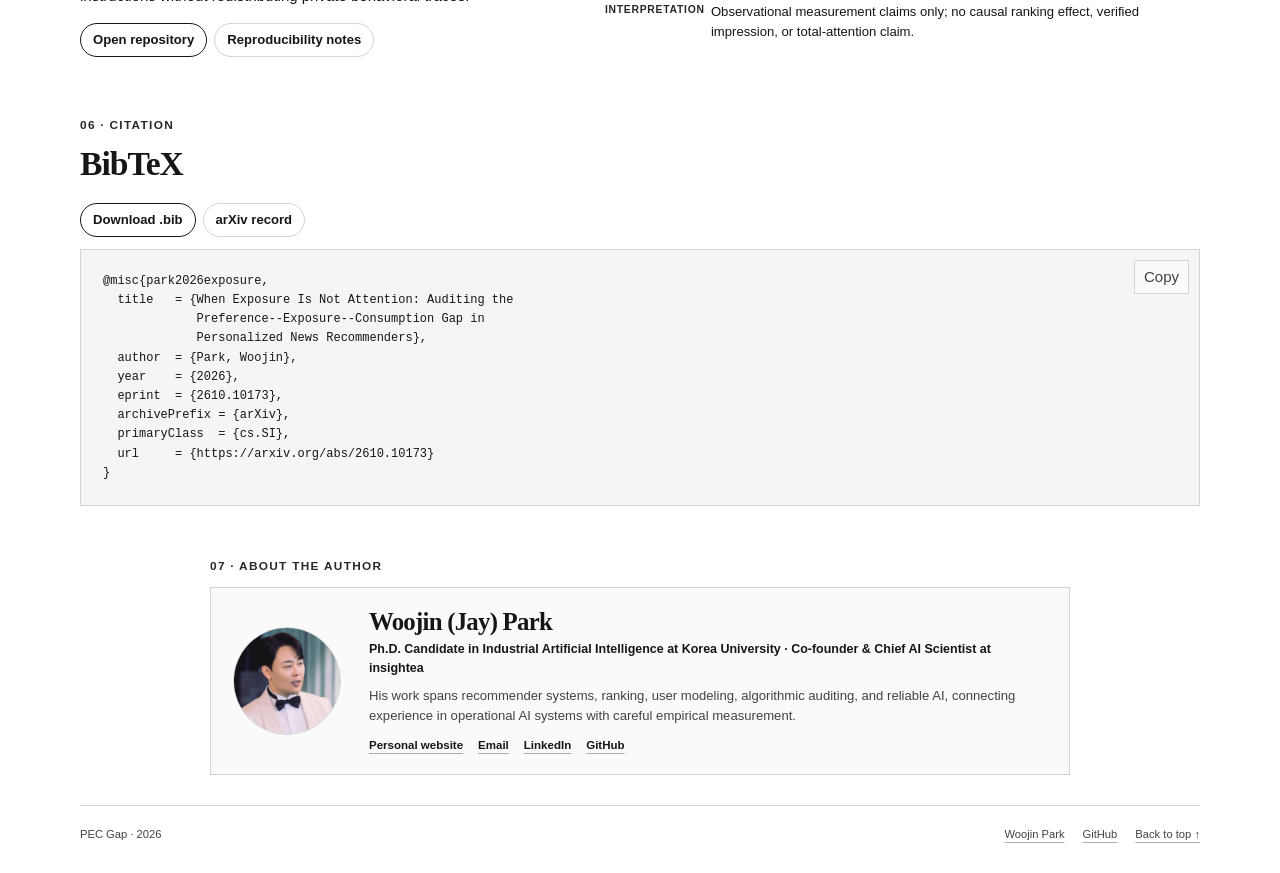
==== commit f0ecaa31: "Add project author profile" ====
--- a/docs/index.html
+++ b/docs/index.html
@@ -16,7 +16,7 @@
   <link rel="shortcut icon" href="favicon.ico?v=1">
   <link rel="apple-touch-icon" href="apple-touch-icon.png?v=1" sizes="180x180">
   <script>try{document.documentElement.dataset.theme=localStorage.getItem('pec-theme')||'light'}catch(e){document.documentElement.dataset.theme='light'}</script>
-  <link rel="stylesheet" href="project.css?v=14">
+  <link rel="stylesheet" href="project.css?v=15">
 </head>
 <body>
   <header class="site-header">
@@ -28,6 +28,7 @@
       <a href="#findings">Findings</a>
       <a href="#paper">Paper</a>
       <a href="#artifacts">Artifacts</a>
+      <a href="#about">About</a>
       <button id="theme-toggle" type="button" aria-label="Switch color theme"><span aria-hidden="true">◐</span> Theme</button>
     </nav>
   </header>
@@ -209,6 +210,21 @@
 }</code></pre>
       </div>
     </section>
+
+    <section class="section about-author" id="about">
+      <div class="section-label">07 · About the author</div>
+      <div class="about-card">
+        <a class="about-photo" href="https://woojinpark-jay.github.io/" aria-label="Visit Woojin Park's personal website">
+          <img src="assets/project/woojin-park.jpg?v=1" alt="Woojin (Jay) Park">
+        </a>
+        <div class="about-copy">
+          <h2>Woojin (Jay) Park</h2>
+          <p class="about-role">Ph.D. Candidate in Industrial Artificial Intelligence at Korea University · Co-founder &amp; Chief AI Scientist at insightea</p>
+          <p>His work spans recommender systems, ranking, user modeling, algorithmic auditing, and reliable AI, connecting experience in operational AI systems with careful empirical measurement.</p>
+          <div class="about-links"><a href="https://woojinpark-jay.github.io/">Personal website</a><a href="mailto:jay.seizethemoment@gmail.com">Email</a><a href="https://www.linkedin.com/in/woojinjaypark/">LinkedIn</a><a href="https://github.com/WoojinPark-Jay">GitHub</a></div>
+        </div>
+      </div>
+    </section>
   </main>
 
   <footer>
--- a/docs/project.css
+++ b/docs/project.css
@@ -158,6 +158,15 @@
 .code-wrap { position: relative; border: 1px solid var(--line); background: var(--code); }
 .code-wrap pre { margin: 0; padding: 22px; overflow-x: auto; color: var(--ink); font: .75rem/1.6 ui-monospace, SFMono-Regular, Menlo, monospace; }
 #copy-citation { position: absolute; top: 10px; right: 10px; padding: 5px 9px; border: 1px solid var(--line); background: var(--surface); color: var(--muted); cursor: pointer; }
+.about-author { max-width: 860px; margin-inline: auto; padding-top: 22px; }
+.about-card { display: grid; grid-template-columns: 112px 1fr; gap: 24px; align-items: center; padding: 20px 22px; border: 1px solid var(--line); background: var(--surface); }
+.about-photo { display: block; width: 108px; height: 108px; overflow: hidden; border: 1px solid var(--line); border-radius: 50%; background: var(--bg); }
+.about-photo img { width: 100%; height: 100%; object-fit: cover; object-position: center 22%; }
+.about-copy h2 { font-family: Georgia, "Times New Roman", serif; font-size: 1.55rem; }
+.about-role { margin: 5px 0 9px; color: var(--ink); font-size: .78rem; font-weight: 700; }
+.about-copy > p:not(.about-role) { max-width: 690px; margin: 0; color: var(--muted); font-size: .82rem; }
+.about-links { display: flex; flex-wrap: wrap; gap: 15px; margin-top: 11px; }
+.about-links a { color: var(--ink); font-size: .72rem; font-weight: 700; }
 footer { display: flex; justify-content: space-between; padding: 20px 0 30px; border-top: 1px solid var(--line); color: var(--muted); font-size: .7rem; }
 footer p { margin: 0; } footer div { display: flex; gap: 18px; }
 #lightbox { width: min(96vw, 1500px); max-width: none; max-height: 94vh; padding: 44px 16px 16px; border: 1px solid var(--line); background: var(--bg); }
@@ -165,7 +174,8 @@
 #lightbox img { max-height: calc(94vh - 60px); margin: auto; background: #fff; object-fit: contain; }
 .lightbox-close { position: absolute; top: 7px; right: 11px; border: 0; background: transparent; color: var(--ink); font-size: 1.5rem; cursor: pointer; }
 @media (max-width: 800px) {
-  .site-header nav { gap: 14px; } .site-header nav a:nth-child(2) { display: none; }
+  .site-header nav { gap: 14px; }
+  .site-header nav a:nth-child(2), .site-header nav a:nth-child(3), .site-header nav a:nth-child(5), .site-header nav a:nth-child(6) { display: none; }
   main, footer { width: min(calc(100% - 32px), var(--max)); }
   .hero { padding: 26px 0 22px; }
   .title-lockup { gap: 14px; }
@@ -181,6 +191,8 @@
   .paper-figure { max-width: 620px; justify-self: center; }
   .finding { padding: 26px 0; } .protocol-table { min-width: 740px; }
   .paper-viewer { height: 560px; }
+  .about-card { grid-template-columns: 94px 1fr; gap: 18px; }
+  .about-photo { width: 90px; height: 90px; }
 }
 @media (max-width: 520px) {
   body { font-size: 14px; } .site-header nav a:nth-child(3) { display: none; }
@@ -193,6 +205,9 @@
   .stat-grid div { border-right: 0; border-bottom: 1px solid var(--line); }
   .stat-grid div:last-child { border-bottom: 0; }
   .layer-card { min-height: auto; } .layer-card h3 { margin-top: 20px; }
+  .about-card { grid-template-columns: 1fr; text-align: center; }
+  .about-photo { margin-inline: auto; }
+  .about-links { justify-content: center; }
   .mini-metrics { flex-direction: column; gap: 10px; } footer { flex-direction: column; gap: 12px; }
 }
 @media (prefers-reduced-motion: reduce) { html { scroll-behavior: auto; } }
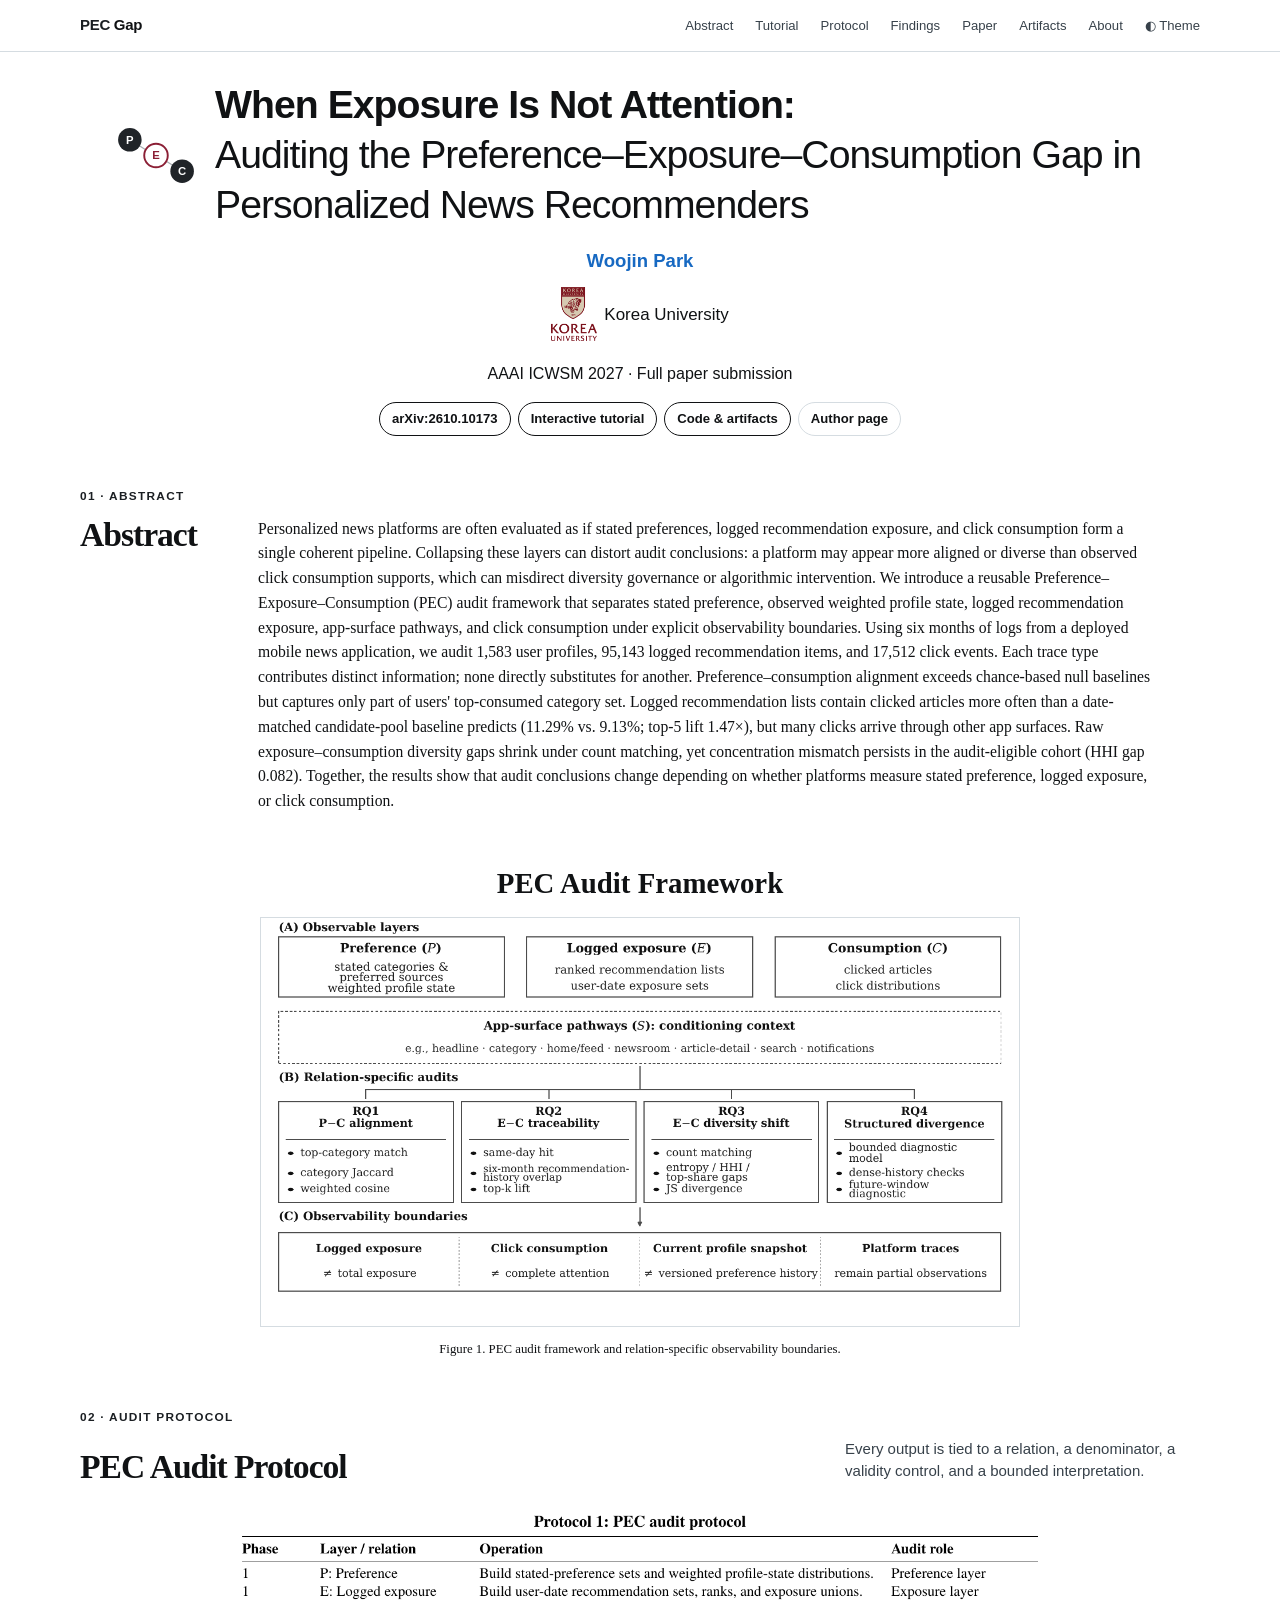
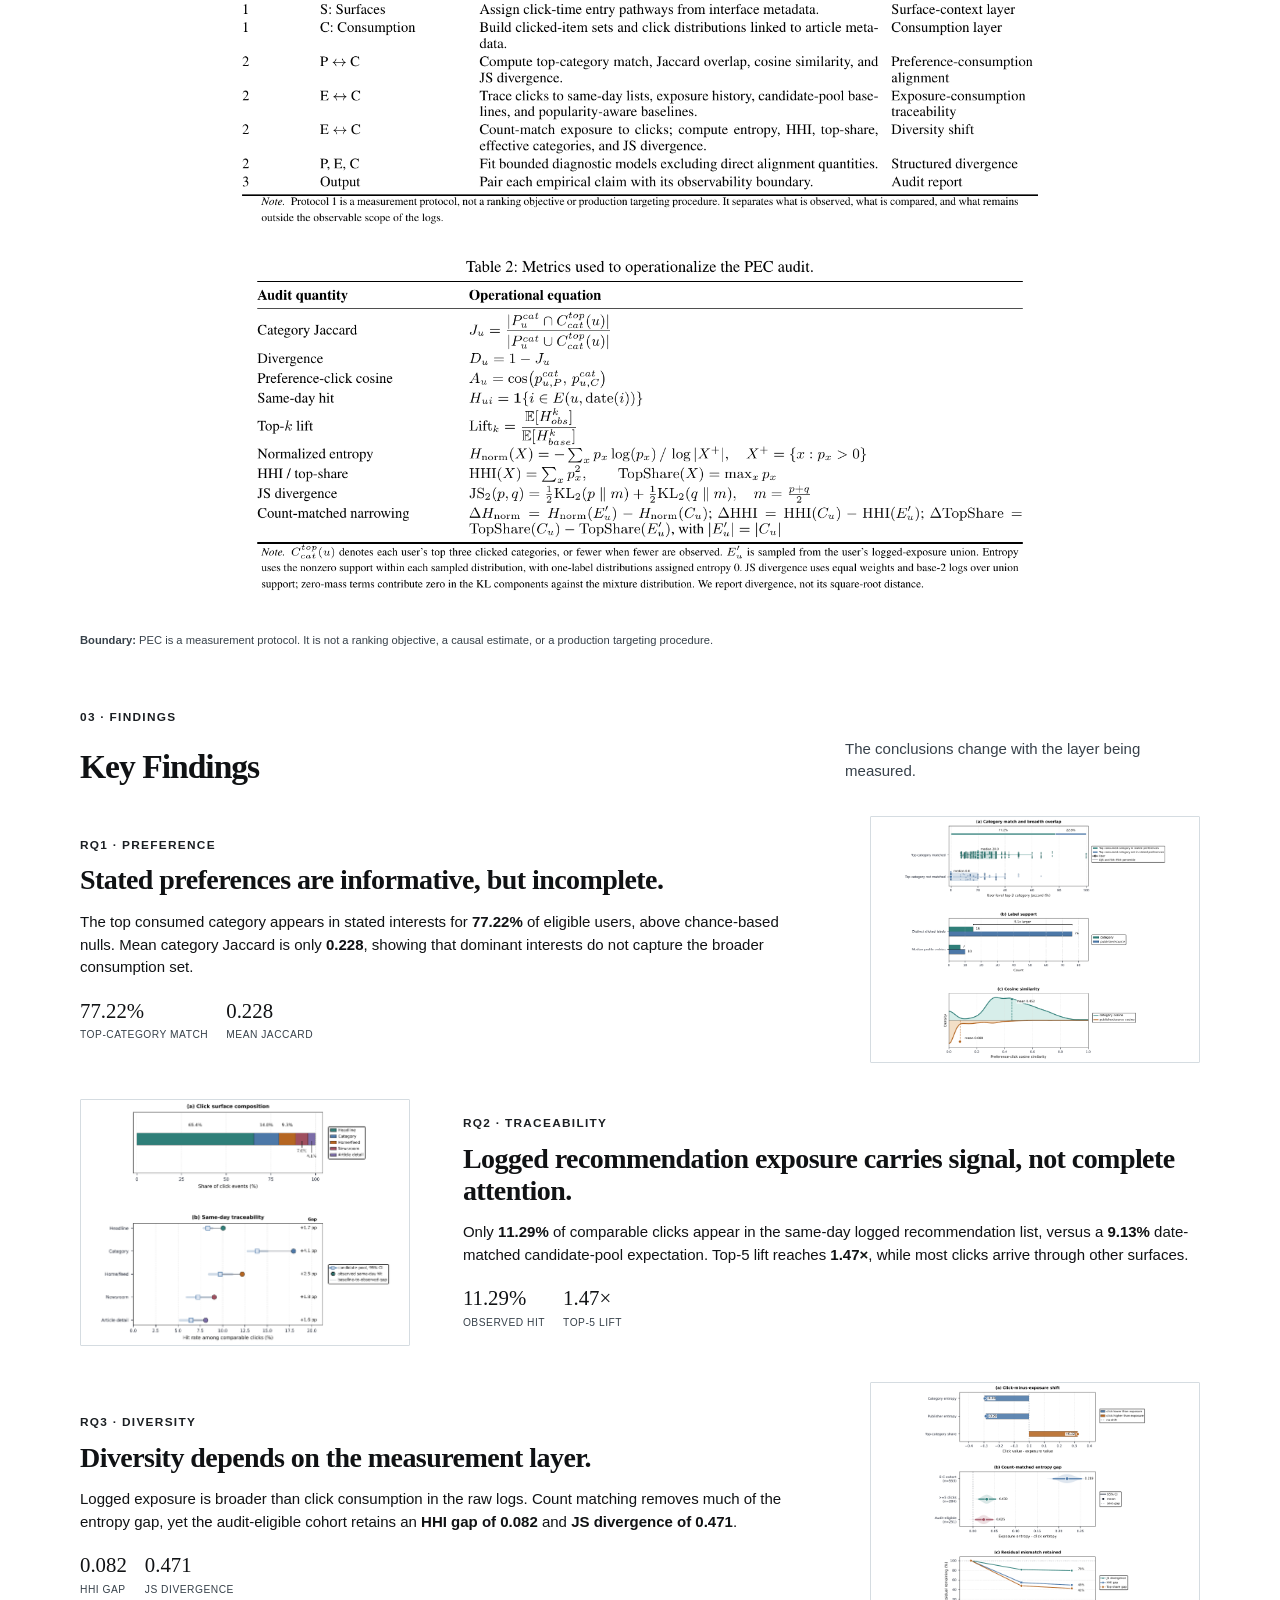
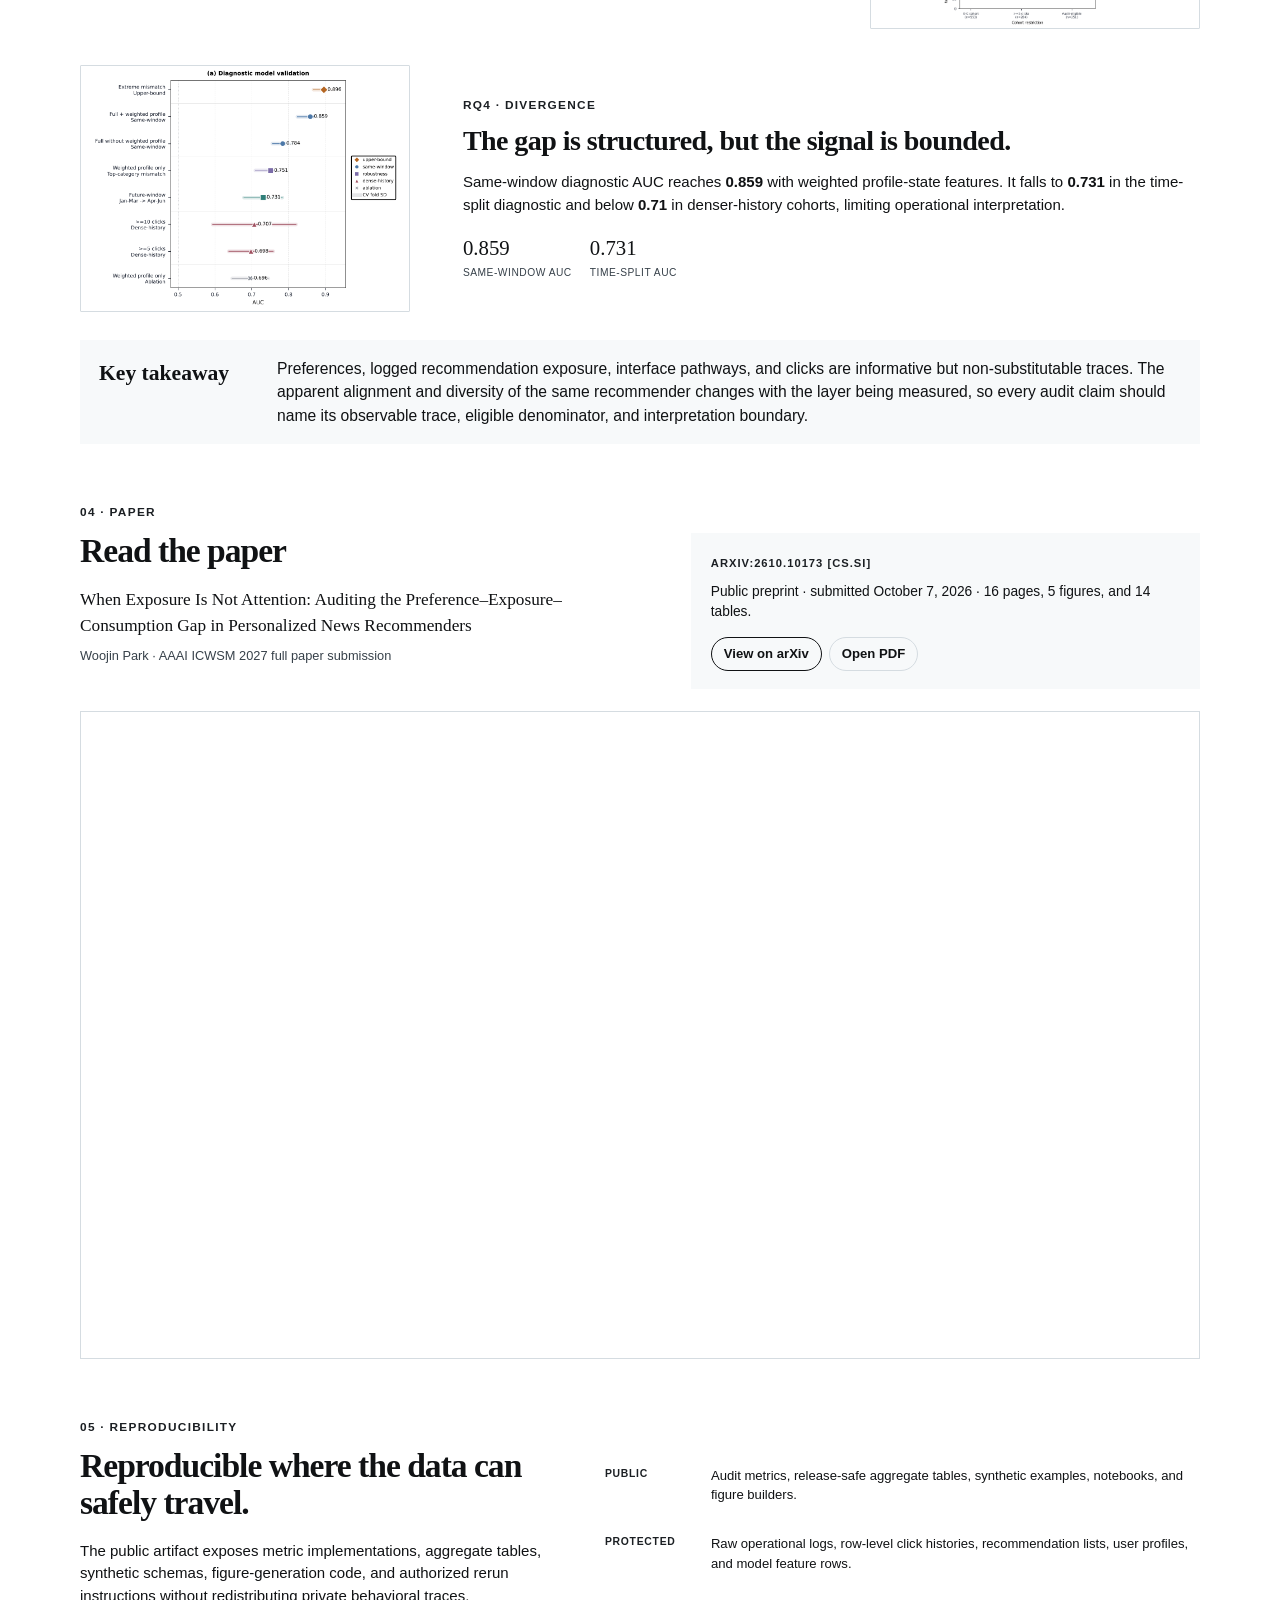
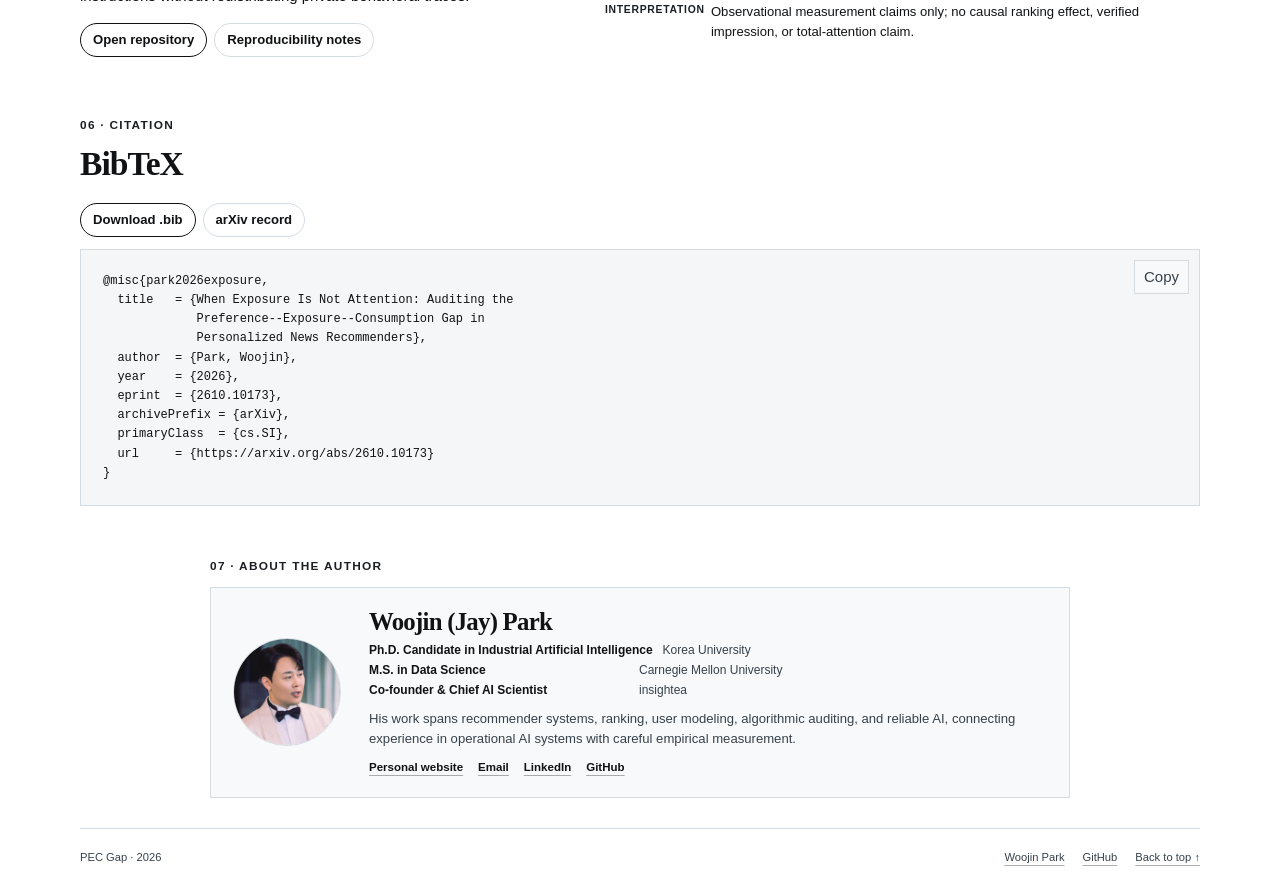
==== commit 44e30b46: "Refine project and tutorial visual system" ====
--- a/docs/index.html
+++ b/docs/index.html
@@ -16,7 +16,7 @@
   <link rel="shortcut icon" href="favicon.ico?v=1">
   <link rel="apple-touch-icon" href="apple-touch-icon.png?v=1" sizes="180x180">
   <script>try{document.documentElement.dataset.theme=localStorage.getItem('pec-theme')||'light'}catch(e){document.documentElement.dataset.theme='light'}</script>
-  <link rel="stylesheet" href="project.css?v=15">
+  <link rel="stylesheet" href="project.css?v=16">
 </head>
 <body>
   <header class="site-header">
@@ -219,7 +219,11 @@
         </a>
         <div class="about-copy">
           <h2>Woojin (Jay) Park</h2>
-          <p class="about-role">Ph.D. Candidate in Industrial Artificial Intelligence at Korea University · Co-founder &amp; Chief AI Scientist at insightea</p>
+          <div class="about-credentials">
+            <p><strong>Ph.D. Candidate in Industrial Artificial Intelligence</strong><span>Korea University</span></p>
+            <p><strong>M.S. in Data Science</strong><span>Carnegie Mellon University</span></p>
+            <p><strong>Co-founder &amp; Chief AI Scientist</strong><span>insightea</span></p>
+          </div>
           <p>His work spans recommender systems, ranking, user modeling, algorithmic auditing, and reliable AI, connecting experience in operational AI systems with careful empirical measurement.</p>
           <div class="about-links"><a href="https://woojinpark-jay.github.io/">Personal website</a><a href="mailto:jay.seizethemoment@gmail.com">Email</a><a href="https://www.linkedin.com/in/woojinjaypark/">LinkedIn</a><a href="https://github.com/WoojinPark-Jay">GitHub</a></div>
         </div>
--- a/docs/project.css
+++ b/docs/project.css
@@ -1,16 +1,16 @@
 :root {
   color-scheme: light;
-  --bg: #fff; --surface: #fafafa; --ink: #161616; --muted: #3f4347;
-  --line: #d4d4d4; --accent: #292929; --green: #2f6d4a; --blue: #355e91;
-  --orange: #8f542e; --violet: #67518d; --header: rgba(255,255,255,.93);
-  --figure: #fff; --button-line: #777; --code: #f5f5f5; --max: 1120px;
+  --bg: #fff; --surface: #f7f9fa; --ink: #101214; --muted: #37414a;
+  --line: #d5dce1; --accent: #1b1f23; --green: #2b6b4d; --blue: #2f5f88;
+  --orange: #95542f; --violet: #625087; --header: rgba(255,255,255,.95);
+  --figure: #fff; --button-line: #69737c; --code: #f4f6f8; --max: 1120px;
 }
 html[data-theme="dark"] {
   color-scheme: dark;
-  --bg: #0c0e10; --surface: #121518; --ink: #f0efeb; --muted: #a7acb1;
-  --line: #2b3035; --accent: #c7ad77; --green: #6fae8b; --blue: #7f9fca;
-  --orange: #c98b62; --violet: #9c83c7; --header: rgba(12,14,16,.92);
-  --figure: #f7f7f5; --button-line: #5f6468; --code: #090b0d;
+  --bg: #0d1013; --surface: #15191d; --ink: #f4f6f8; --muted: #bcc4cb;
+  --line: #303840; --accent: #e2e7eb; --green: #72b28e; --blue: #83abd0;
+  --orange: #d09168; --violet: #a28bc8; --header: rgba(13,16,19,.94);
+  --figure: #f7f9fa; --button-line: #69737c; --code: #090c0f;
 }
 * { box-sizing: border-box; }
 html { scroll-behavior: smooth; background: var(--bg); }
@@ -163,8 +163,11 @@
 .about-photo { display: block; width: 108px; height: 108px; overflow: hidden; border: 1px solid var(--line); border-radius: 50%; background: var(--bg); }
 .about-photo img { width: 100%; height: 100%; object-fit: cover; object-position: center 22%; }
 .about-copy h2 { font-family: Georgia, "Times New Roman", serif; font-size: 1.55rem; }
-.about-role { margin: 5px 0 9px; color: var(--ink); font-size: .78rem; font-weight: 700; }
-.about-copy > p:not(.about-role) { max-width: 690px; margin: 0; color: var(--muted); font-size: .82rem; }
+.about-credentials { display: grid; gap: 2px; margin: 6px 0 10px; }
+.about-credentials p { display: grid; grid-template-columns: minmax(260px, auto) 1fr; gap: 10px; margin: 0; color: var(--ink); font-size: .75rem; }
+.about-credentials strong { font-weight: 750; }
+.about-credentials span { color: var(--muted); }
+.about-copy > p { max-width: 690px; margin: 0; color: var(--muted); font-size: .82rem; }
 .about-links { display: flex; flex-wrap: wrap; gap: 15px; margin-top: 11px; }
 .about-links a { color: var(--ink); font-size: .72rem; font-weight: 700; }
 footer { display: flex; justify-content: space-between; padding: 20px 0 30px; border-top: 1px solid var(--line); color: var(--muted); font-size: .7rem; }
@@ -207,6 +210,7 @@
   .layer-card { min-height: auto; } .layer-card h3 { margin-top: 20px; }
   .about-card { grid-template-columns: 1fr; text-align: center; }
   .about-photo { margin-inline: auto; }
+  .about-credentials p { grid-template-columns: 1fr; gap: 0; }
   .about-links { justify-content: center; }
   .mini-metrics { flex-direction: column; gap: 10px; } footer { flex-direction: column; gap: 12px; }
 }
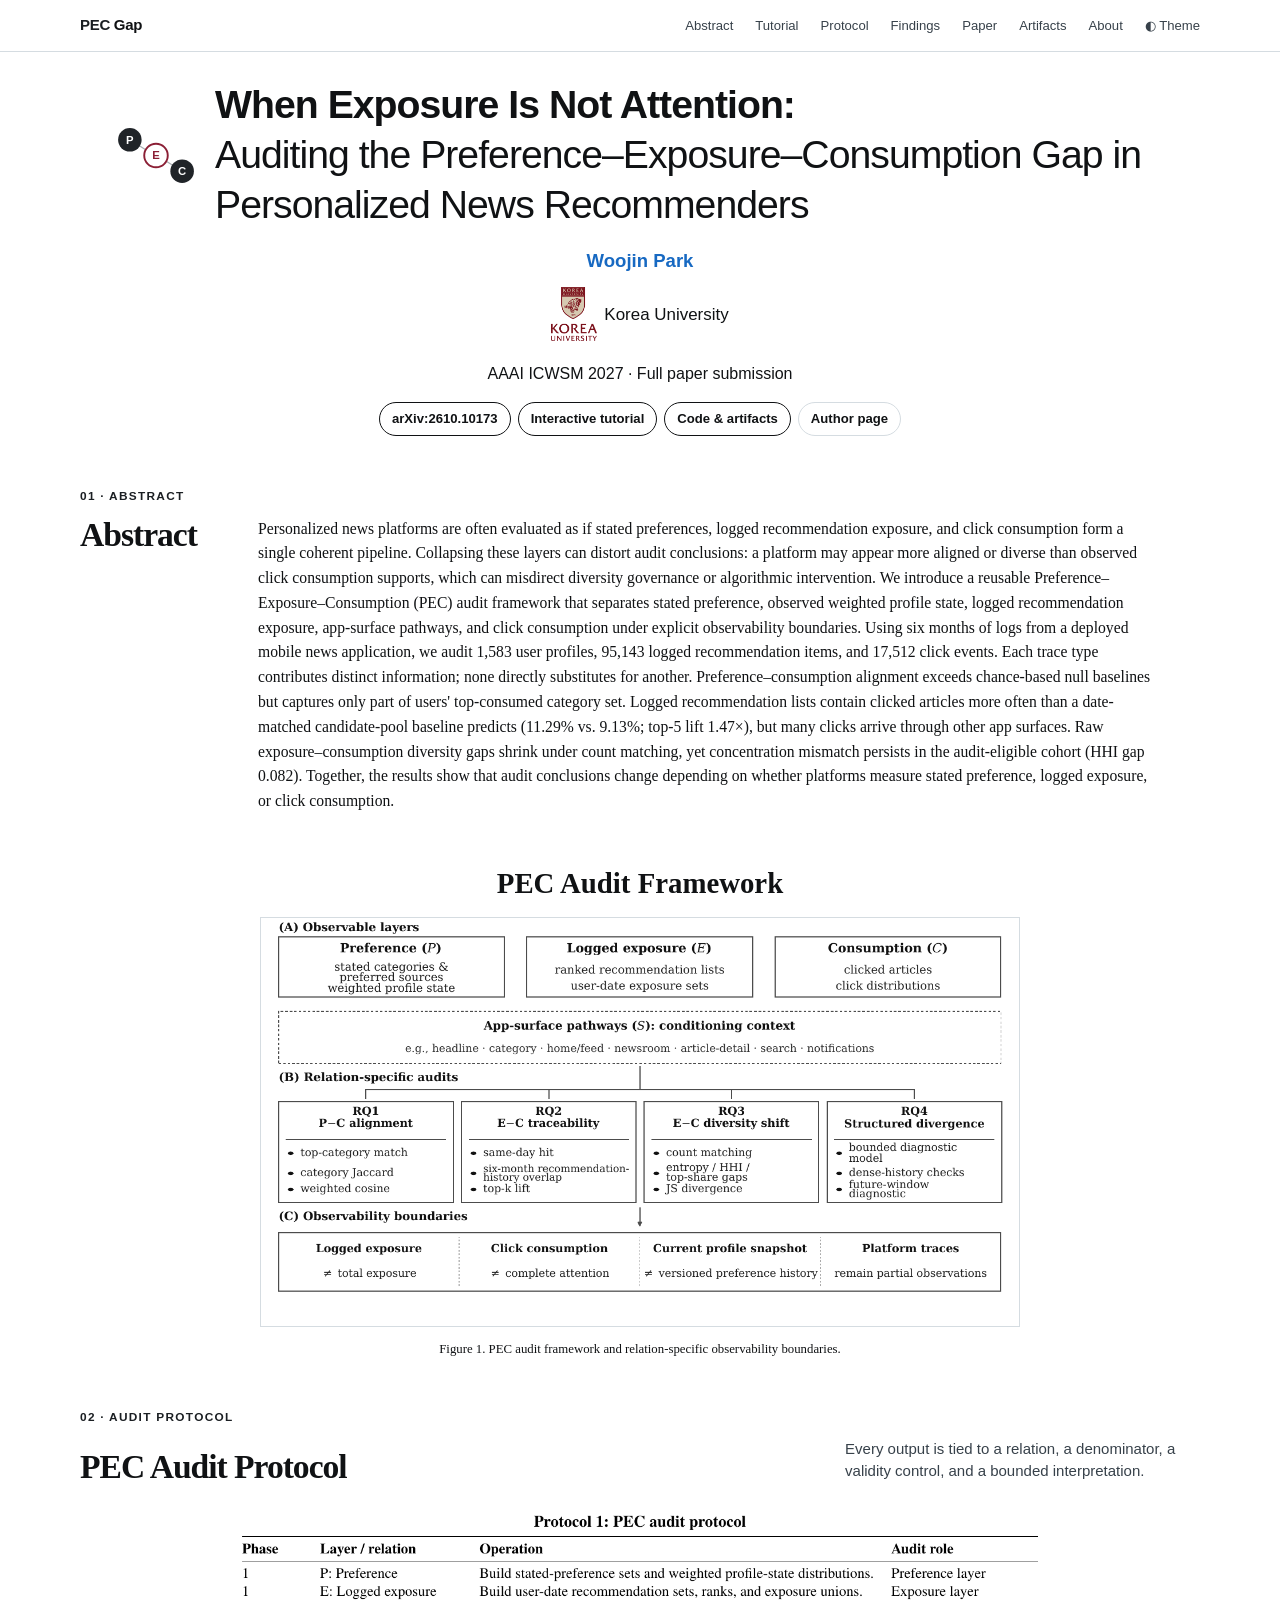
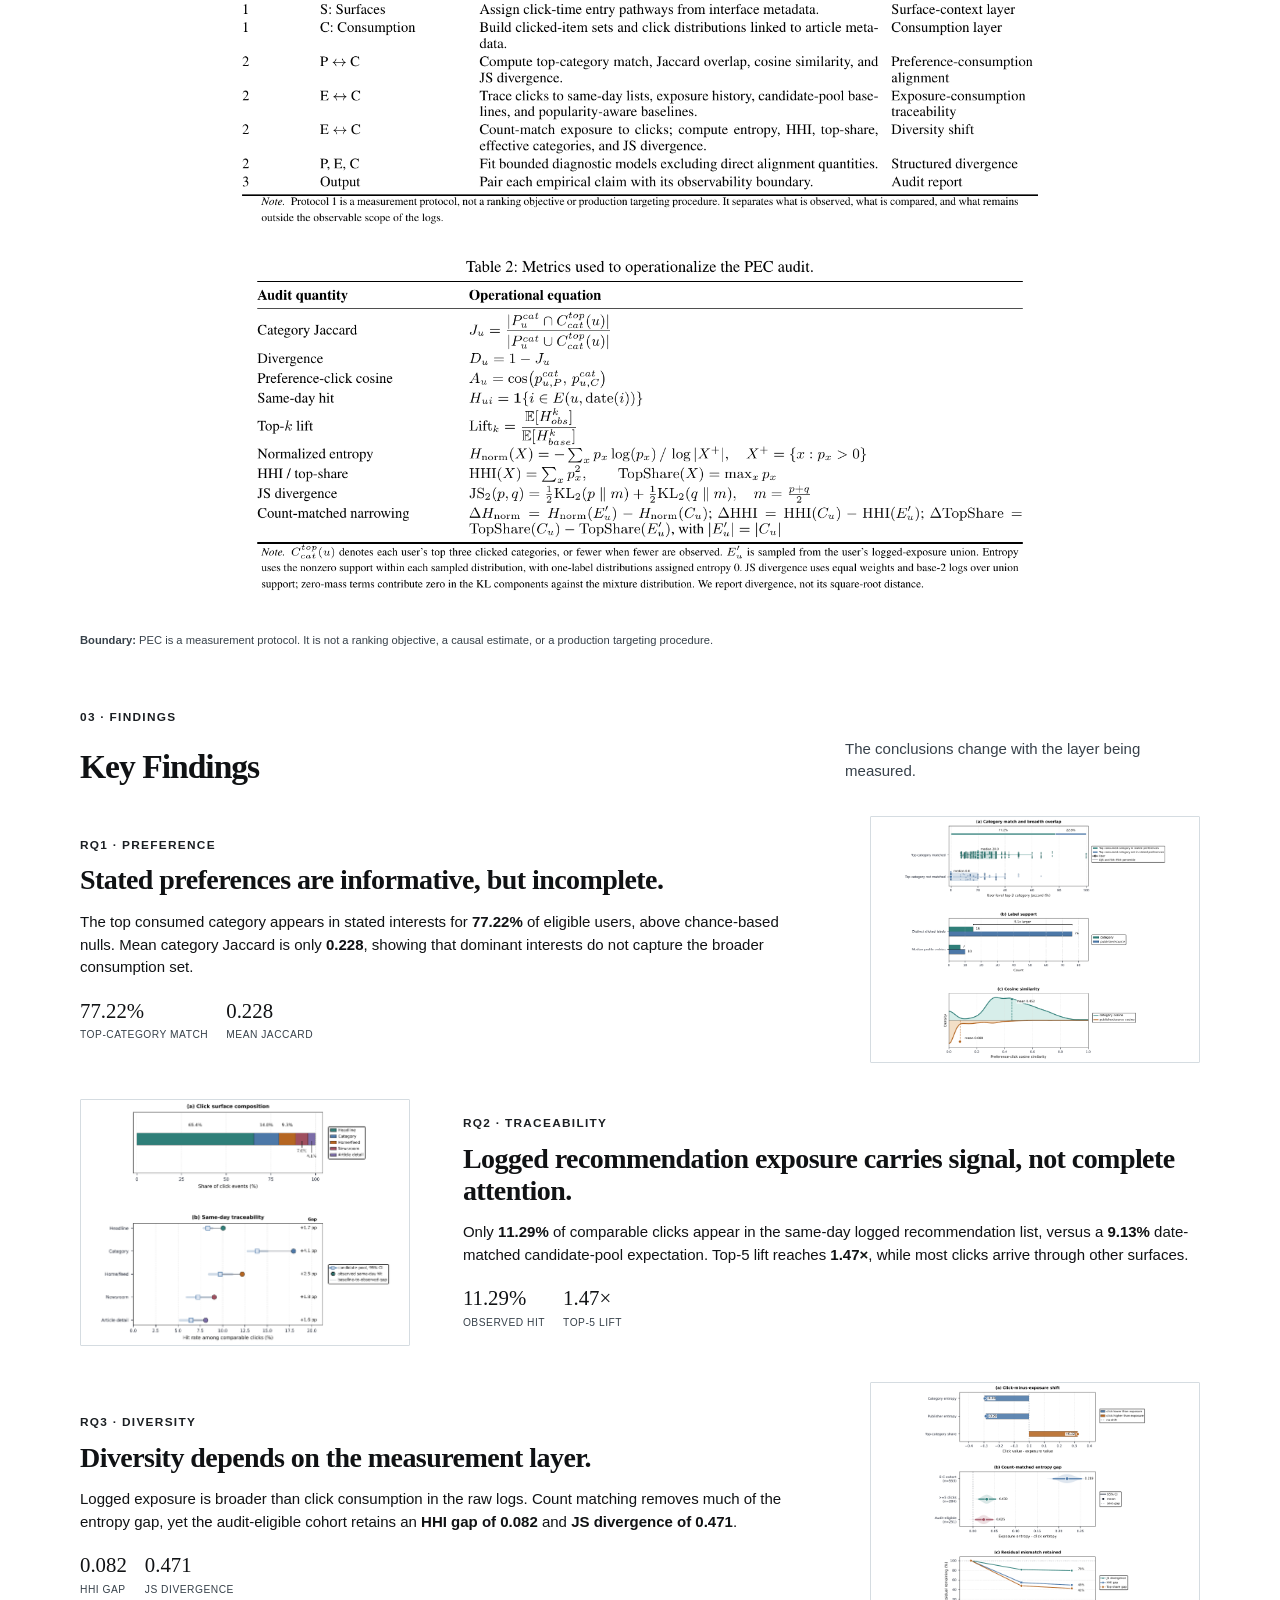
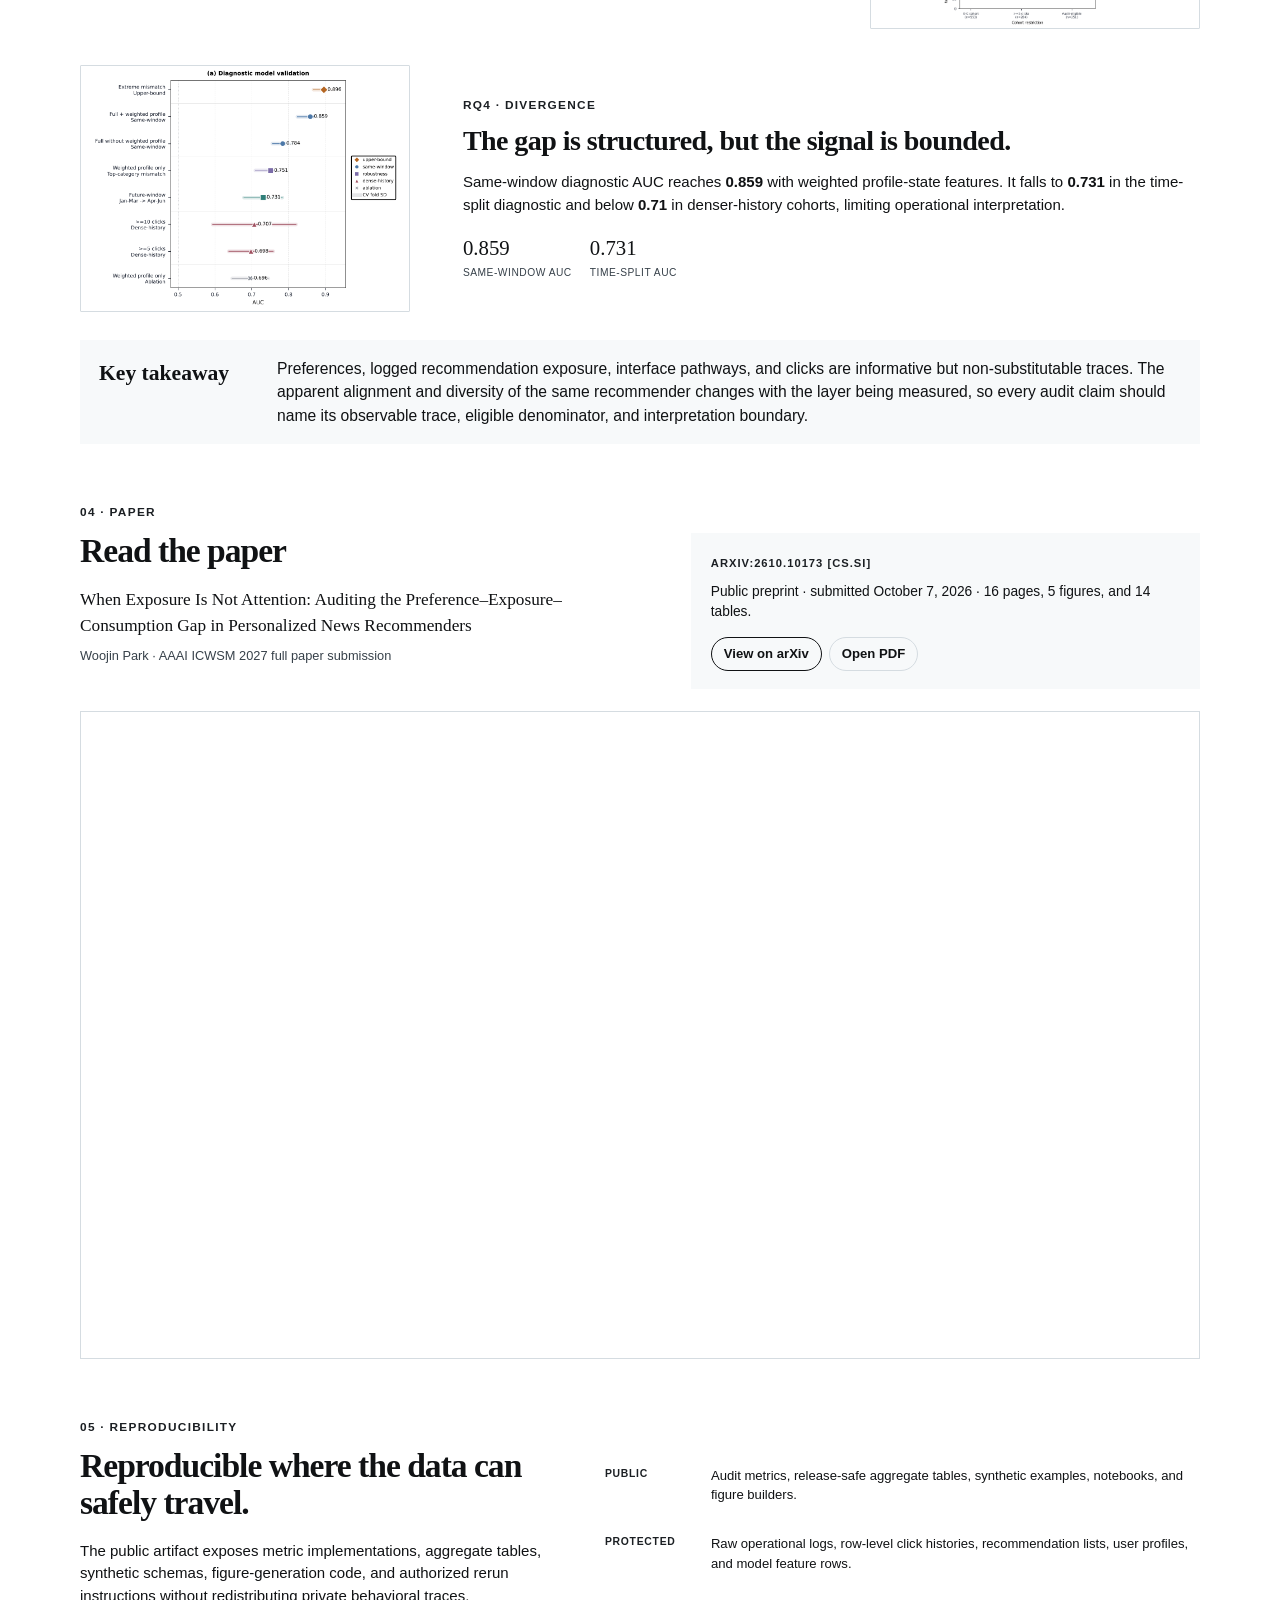
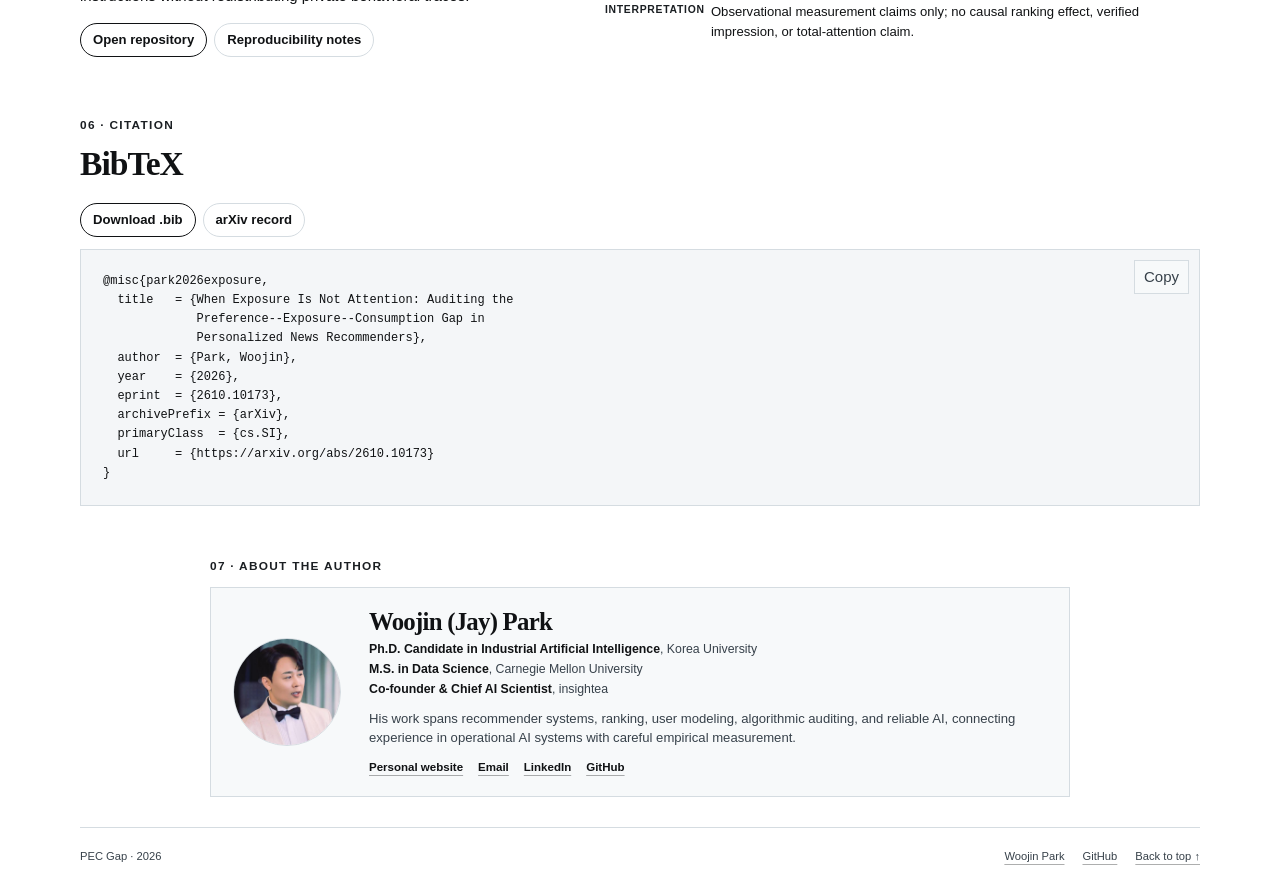
==== commit 2bef35a8: "Polish author credential layout" ====
--- a/docs/index.html
+++ b/docs/index.html
@@ -16,7 +16,7 @@
   <link rel="shortcut icon" href="favicon.ico?v=1">
   <link rel="apple-touch-icon" href="apple-touch-icon.png?v=1" sizes="180x180">
   <script>try{document.documentElement.dataset.theme=localStorage.getItem('pec-theme')||'light'}catch(e){document.documentElement.dataset.theme='light'}</script>
-  <link rel="stylesheet" href="project.css?v=16">
+  <link rel="stylesheet" href="project.css?v=17">
 </head>
 <body>
   <header class="site-header">
@@ -220,9 +220,9 @@
         <div class="about-copy">
           <h2>Woojin (Jay) Park</h2>
           <div class="about-credentials">
-            <p><strong>Ph.D. Candidate in Industrial Artificial Intelligence</strong><span>Korea University</span></p>
-            <p><strong>M.S. in Data Science</strong><span>Carnegie Mellon University</span></p>
-            <p><strong>Co-founder &amp; Chief AI Scientist</strong><span>insightea</span></p>
+            <p><strong>Ph.D. Candidate in Industrial Artificial Intelligence</strong>, Korea University</p>
+            <p><strong>M.S. in Data Science</strong>, Carnegie Mellon University</p>
+            <p><strong>Co-founder &amp; Chief AI Scientist</strong>, insightea</p>
           </div>
           <p>His work spans recommender systems, ranking, user modeling, algorithmic auditing, and reliable AI, connecting experience in operational AI systems with careful empirical measurement.</p>
           <div class="about-links"><a href="https://woojinpark-jay.github.io/">Personal website</a><a href="mailto:jay.seizethemoment@gmail.com">Email</a><a href="https://www.linkedin.com/in/woojinjaypark/">LinkedIn</a><a href="https://github.com/WoojinPark-Jay">GitHub</a></div>
--- a/docs/project.css
+++ b/docs/project.css
@@ -164,9 +164,8 @@
 .about-photo img { width: 100%; height: 100%; object-fit: cover; object-position: center 22%; }
 .about-copy h2 { font-family: Georgia, "Times New Roman", serif; font-size: 1.55rem; }
 .about-credentials { display: grid; gap: 2px; margin: 6px 0 10px; }
-.about-credentials p { display: grid; grid-template-columns: minmax(260px, auto) 1fr; gap: 10px; margin: 0; color: var(--ink); font-size: .75rem; }
-.about-credentials strong { font-weight: 750; }
-.about-credentials span { color: var(--muted); }
+.about-credentials p { margin: 0; color: var(--muted); font-size: .77rem; line-height: 1.45; }
+.about-credentials strong { color: var(--ink); font-weight: 700; }
 .about-copy > p { max-width: 690px; margin: 0; color: var(--muted); font-size: .82rem; }
 .about-links { display: flex; flex-wrap: wrap; gap: 15px; margin-top: 11px; }
 .about-links a { color: var(--ink); font-size: .72rem; font-weight: 700; }
@@ -210,7 +209,6 @@
   .layer-card { min-height: auto; } .layer-card h3 { margin-top: 20px; }
   .about-card { grid-template-columns: 1fr; text-align: center; }
   .about-photo { margin-inline: auto; }
-  .about-credentials p { grid-template-columns: 1fr; gap: 0; }
   .about-links { justify-content: center; }
   .mini-metrics { flex-direction: column; gap: 10px; } footer { flex-direction: column; gap: 12px; }
 }
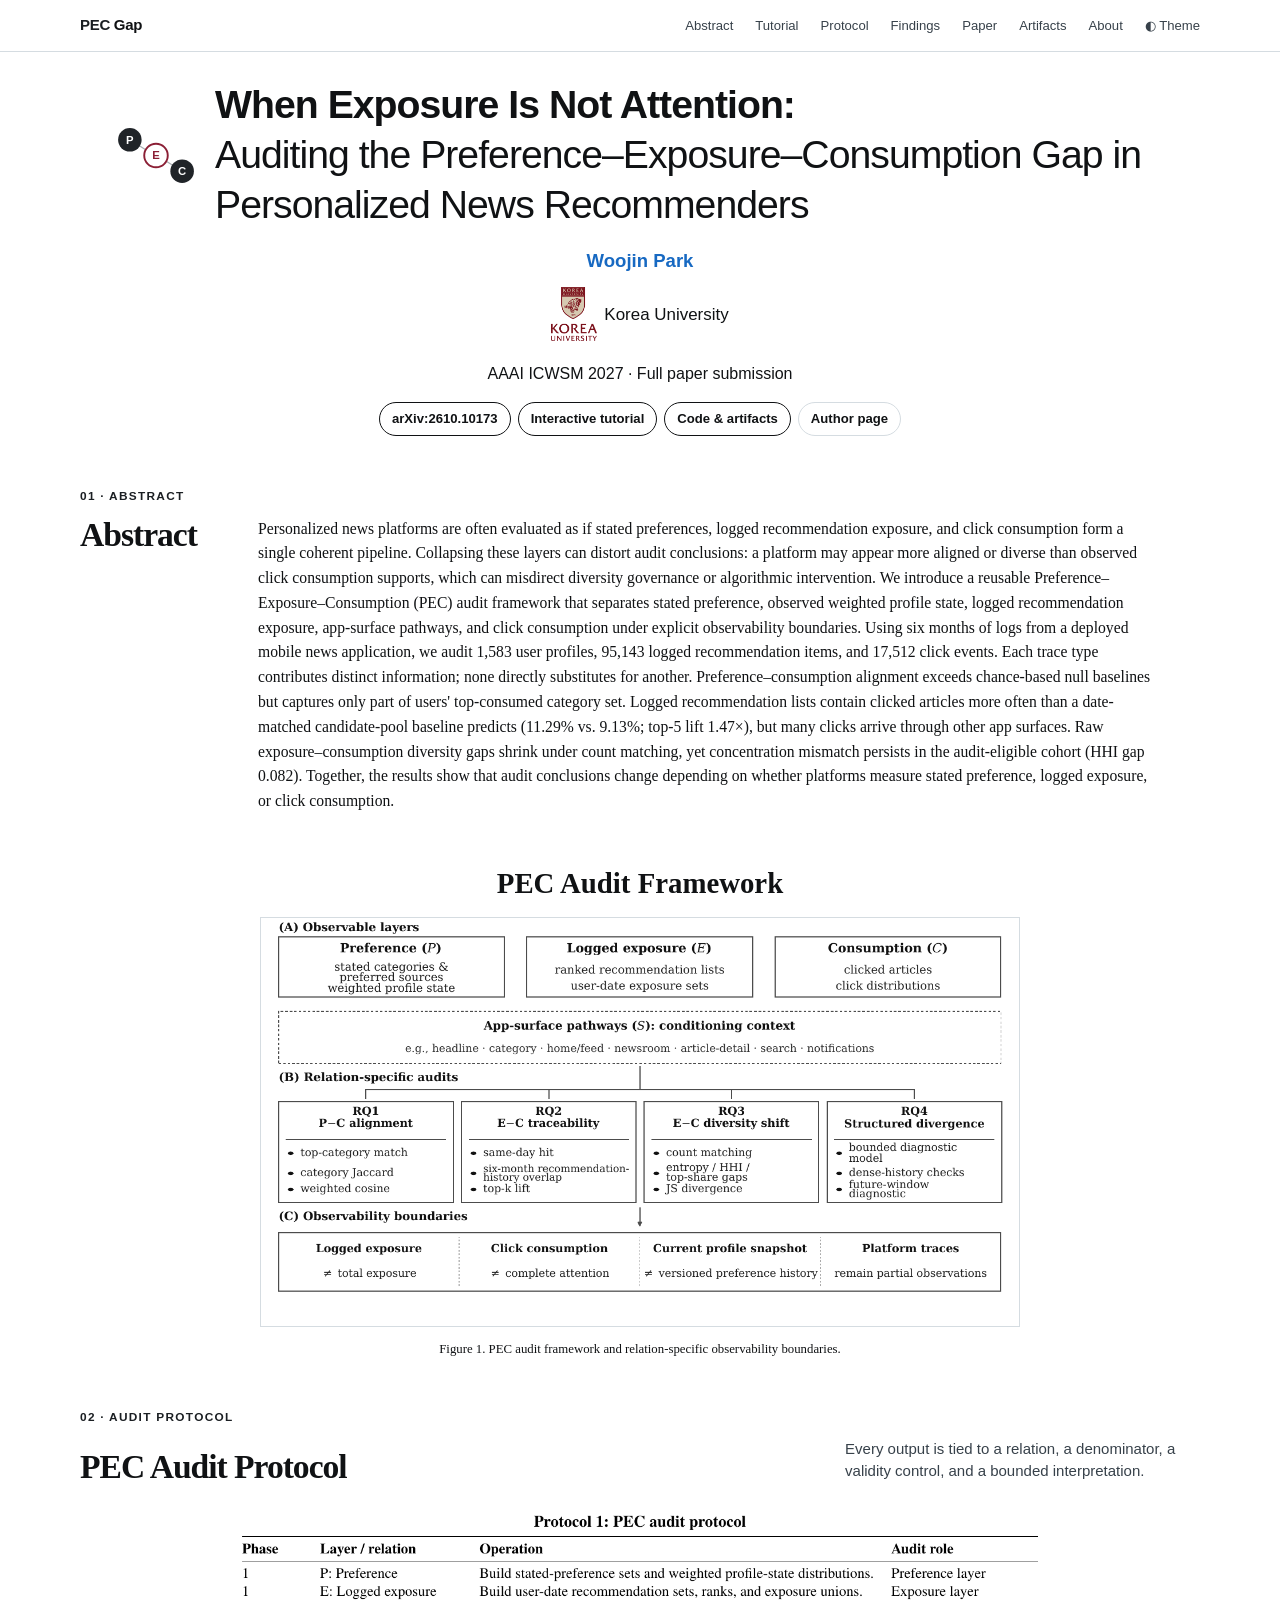
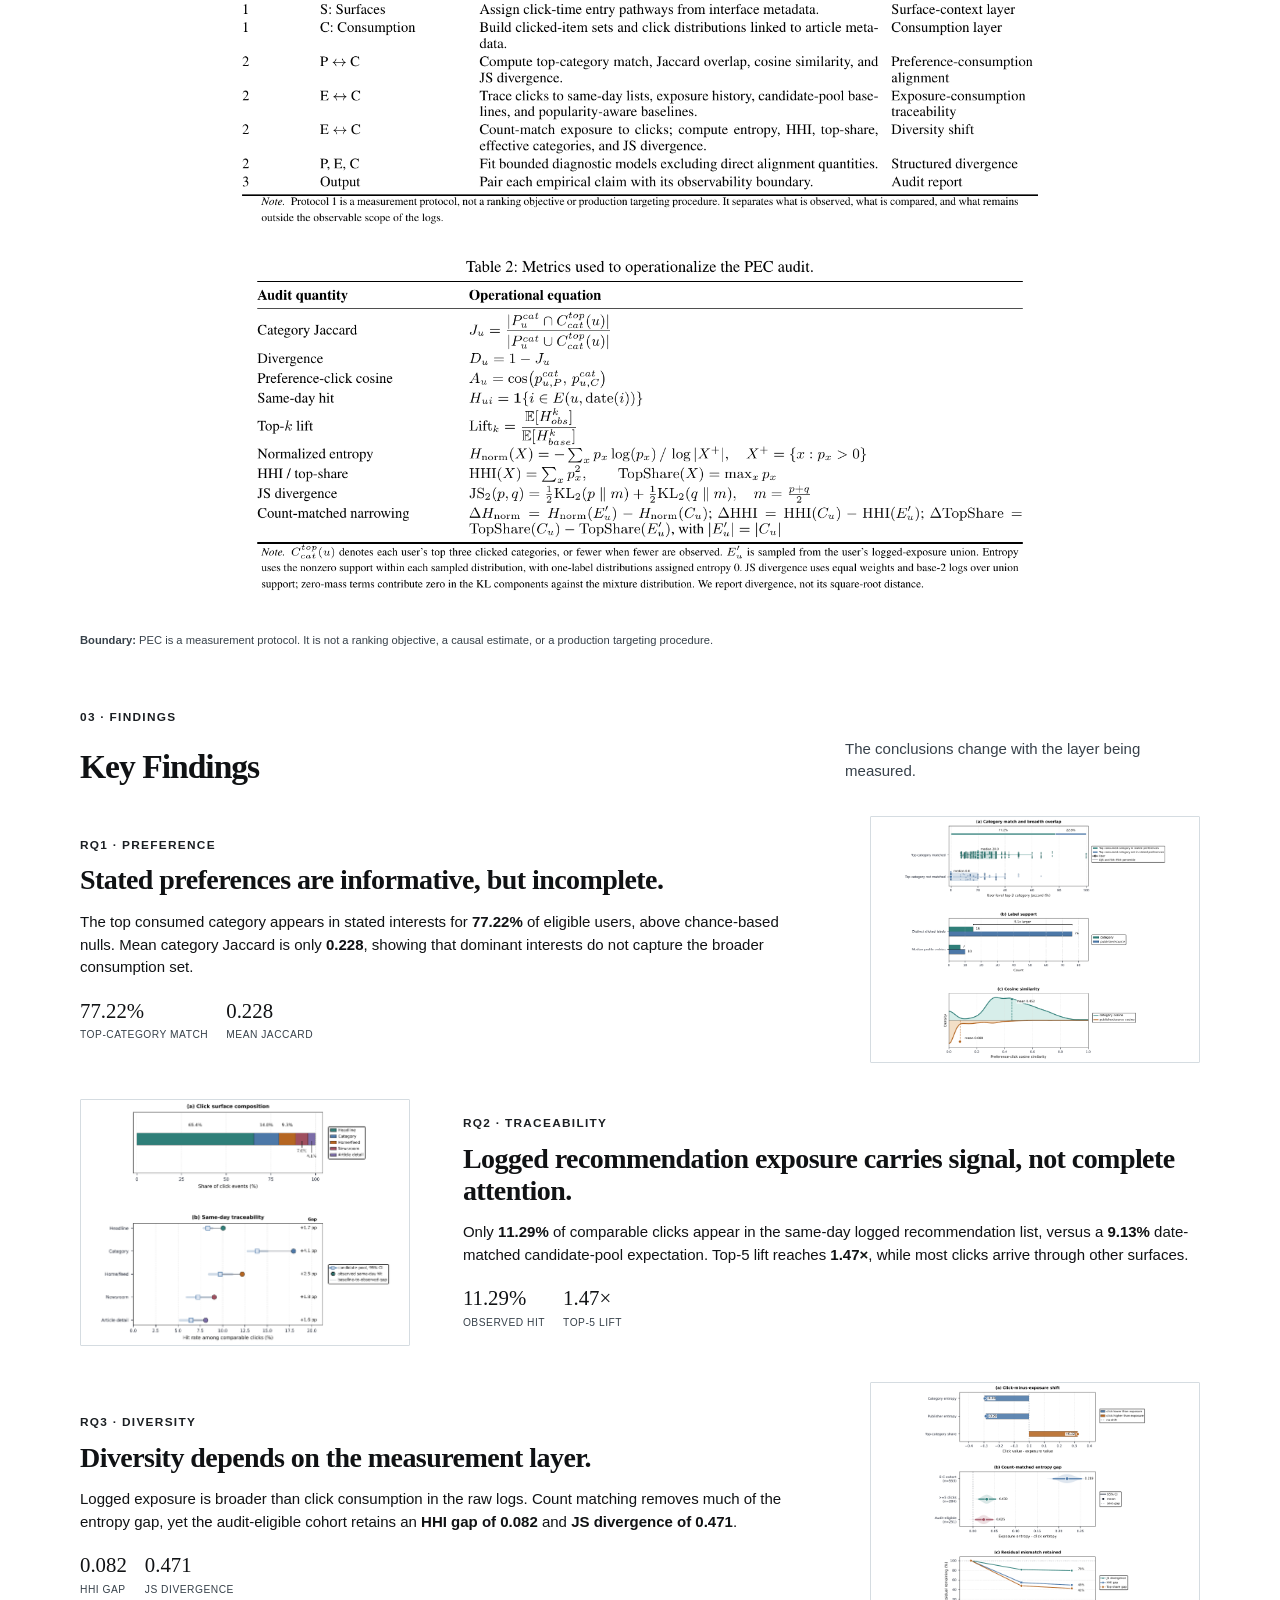
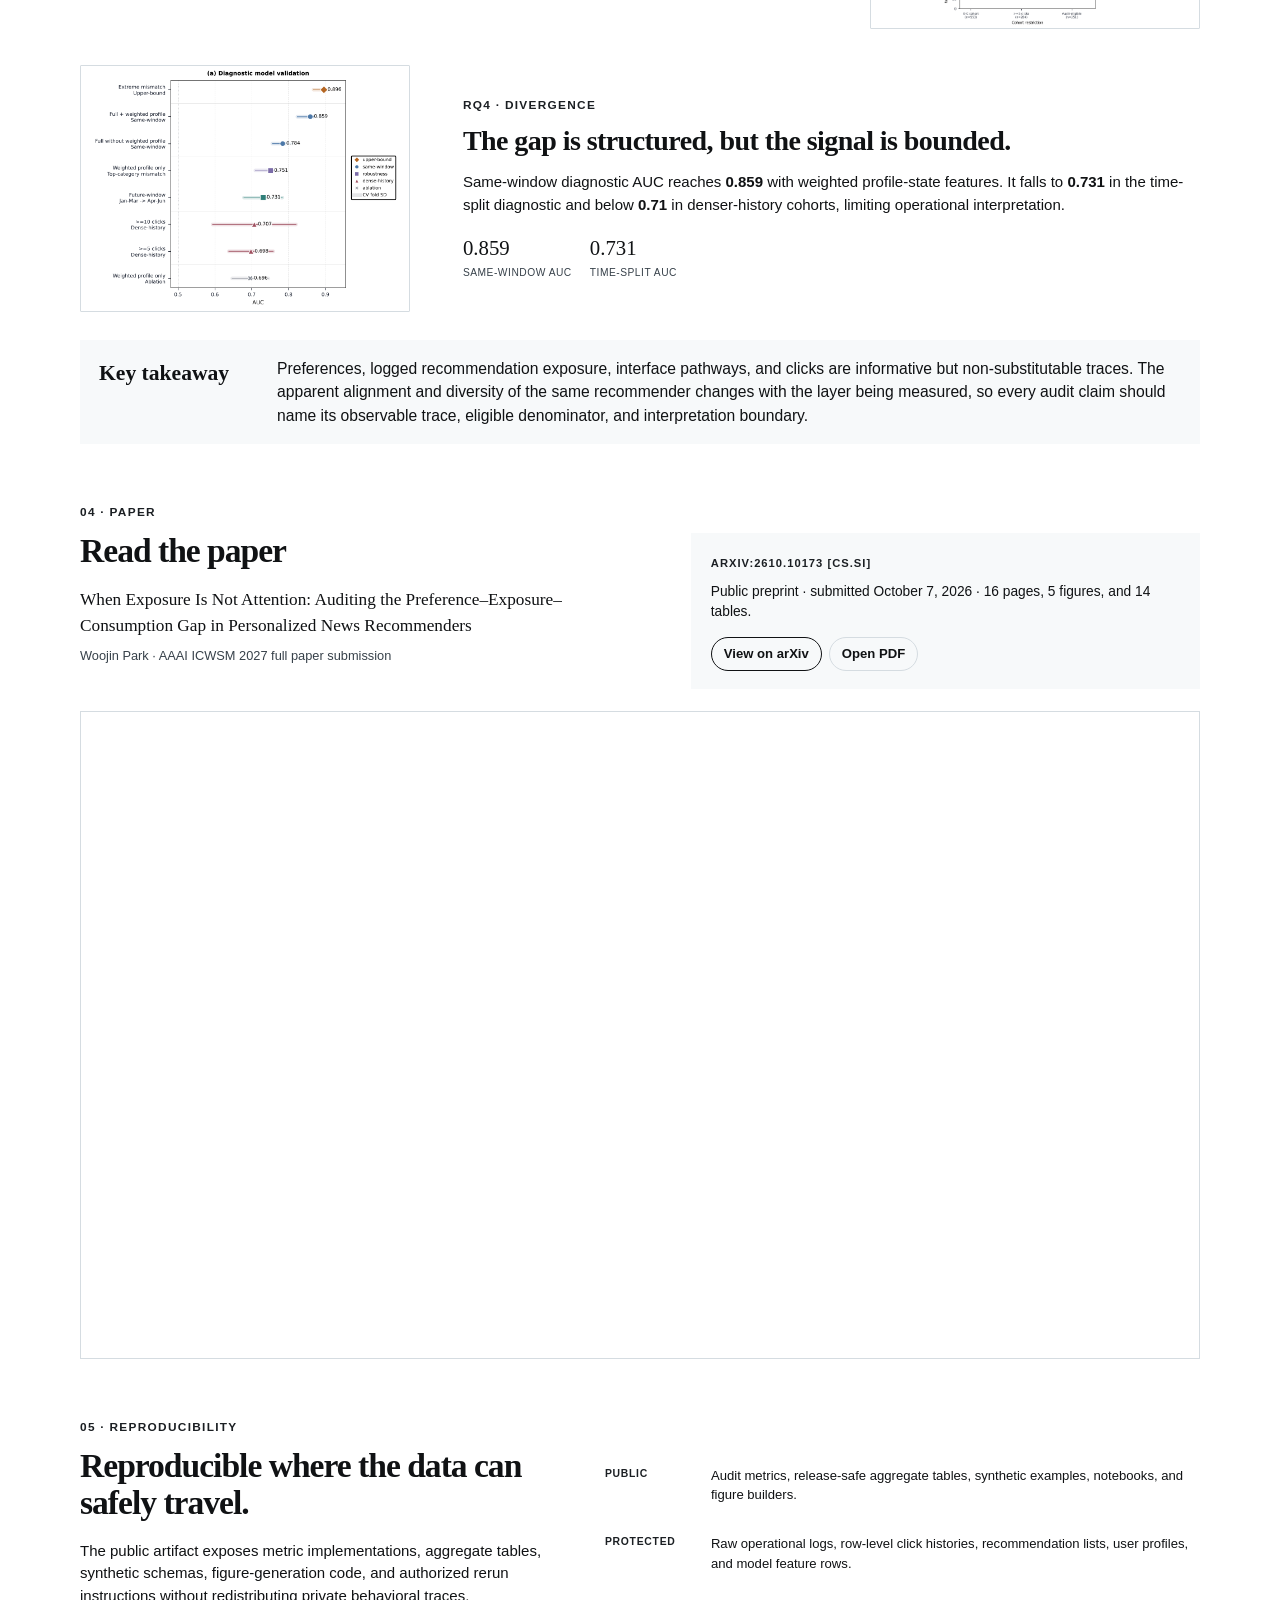
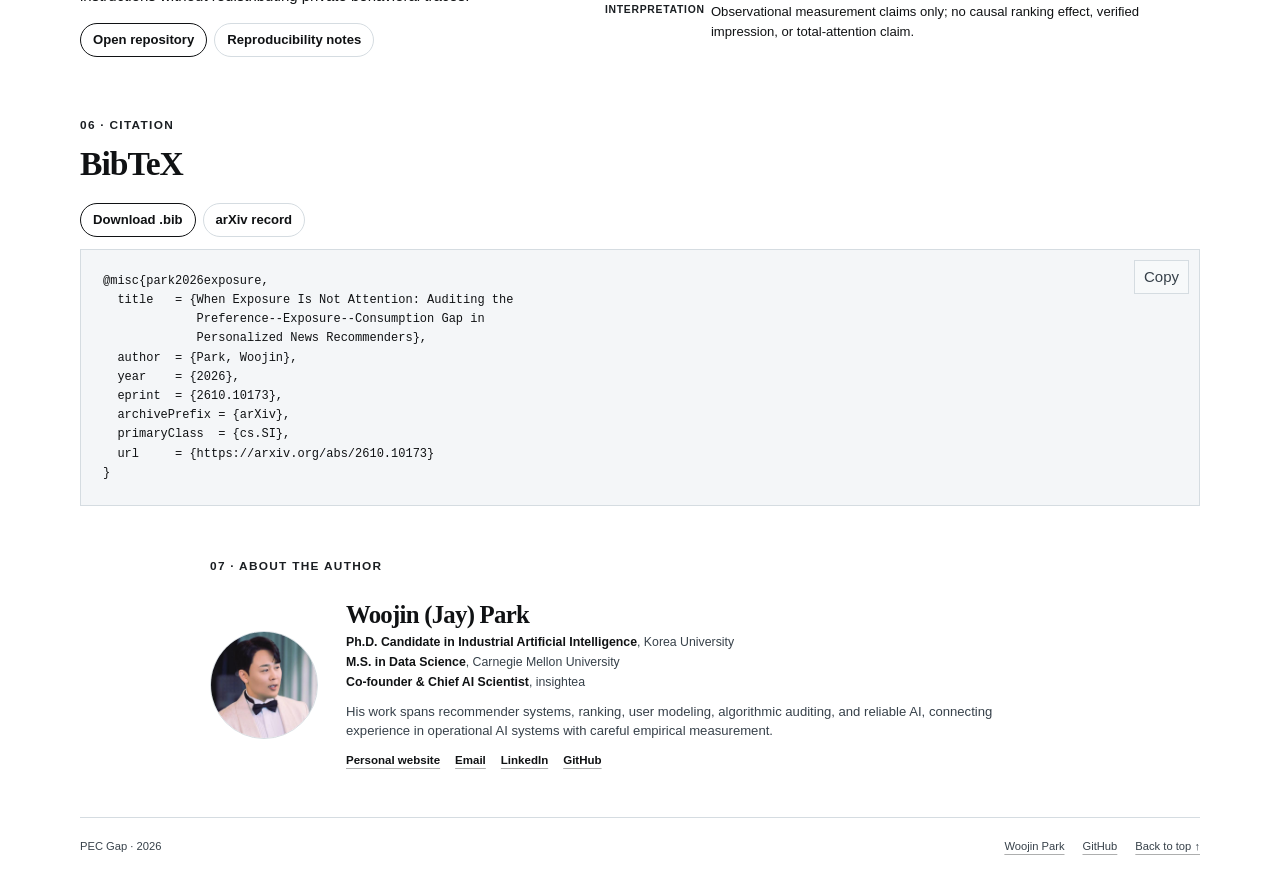
==== commit 72608f49: "Remove author card background" ====
--- a/docs/index.html
+++ b/docs/index.html
@@ -16,7 +16,7 @@
   <link rel="shortcut icon" href="favicon.ico?v=1">
   <link rel="apple-touch-icon" href="apple-touch-icon.png?v=1" sizes="180x180">
   <script>try{document.documentElement.dataset.theme=localStorage.getItem('pec-theme')||'light'}catch(e){document.documentElement.dataset.theme='light'}</script>
-  <link rel="stylesheet" href="project.css?v=17">
+  <link rel="stylesheet" href="project.css?v=18">
 </head>
 <body>
   <header class="site-header">
--- a/docs/project.css
+++ b/docs/project.css
@@ -159,7 +159,7 @@
 .code-wrap pre { margin: 0; padding: 22px; overflow-x: auto; color: var(--ink); font: .75rem/1.6 ui-monospace, SFMono-Regular, Menlo, monospace; }
 #copy-citation { position: absolute; top: 10px; right: 10px; padding: 5px 9px; border: 1px solid var(--line); background: var(--surface); color: var(--muted); cursor: pointer; }
 .about-author { max-width: 860px; margin-inline: auto; padding-top: 22px; }
-.about-card { display: grid; grid-template-columns: 112px 1fr; gap: 24px; align-items: center; padding: 20px 22px; border: 1px solid var(--line); background: var(--surface); }
+.about-card { display: grid; grid-template-columns: 112px 1fr; gap: 24px; align-items: center; padding: 14px 0 18px; }
 .about-photo { display: block; width: 108px; height: 108px; overflow: hidden; border: 1px solid var(--line); border-radius: 50%; background: var(--bg); }
 .about-photo img { width: 100%; height: 100%; object-fit: cover; object-position: center 22%; }
 .about-copy h2 { font-family: Georgia, "Times New Roman", serif; font-size: 1.55rem; }
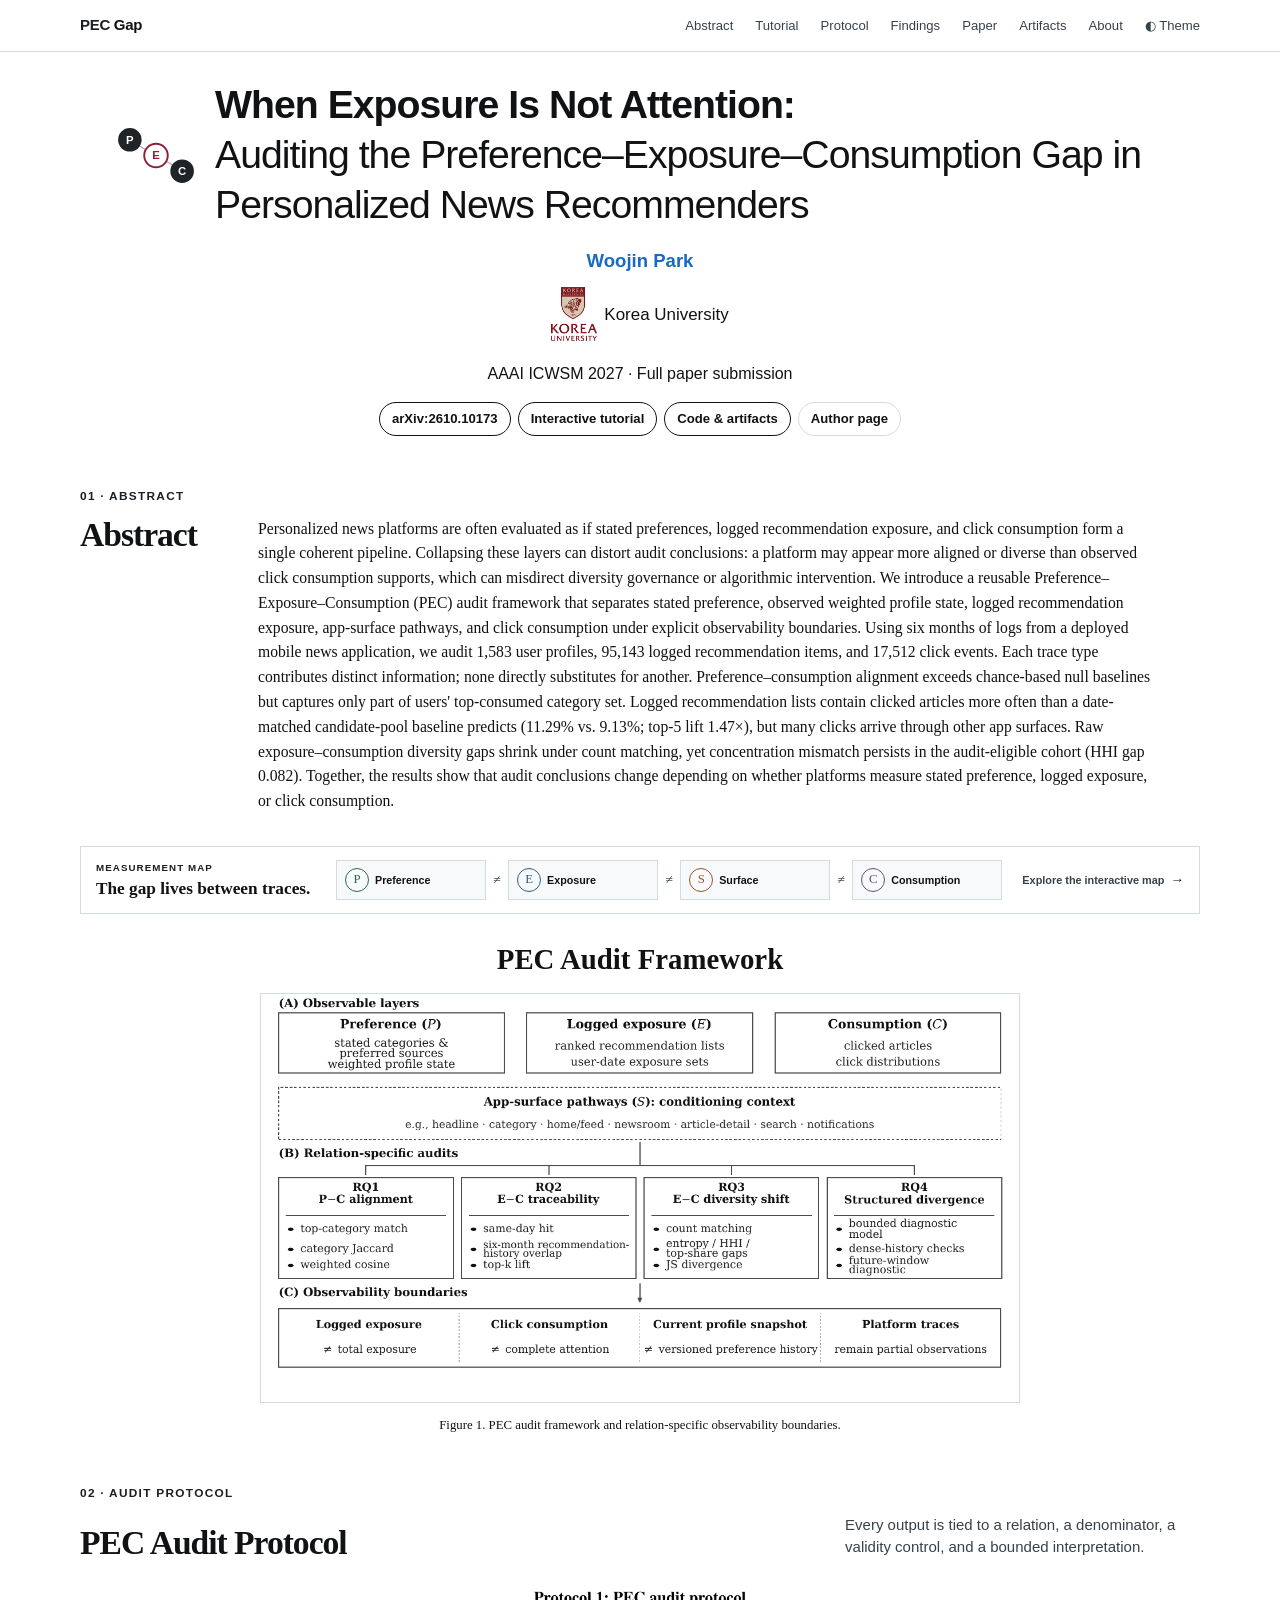
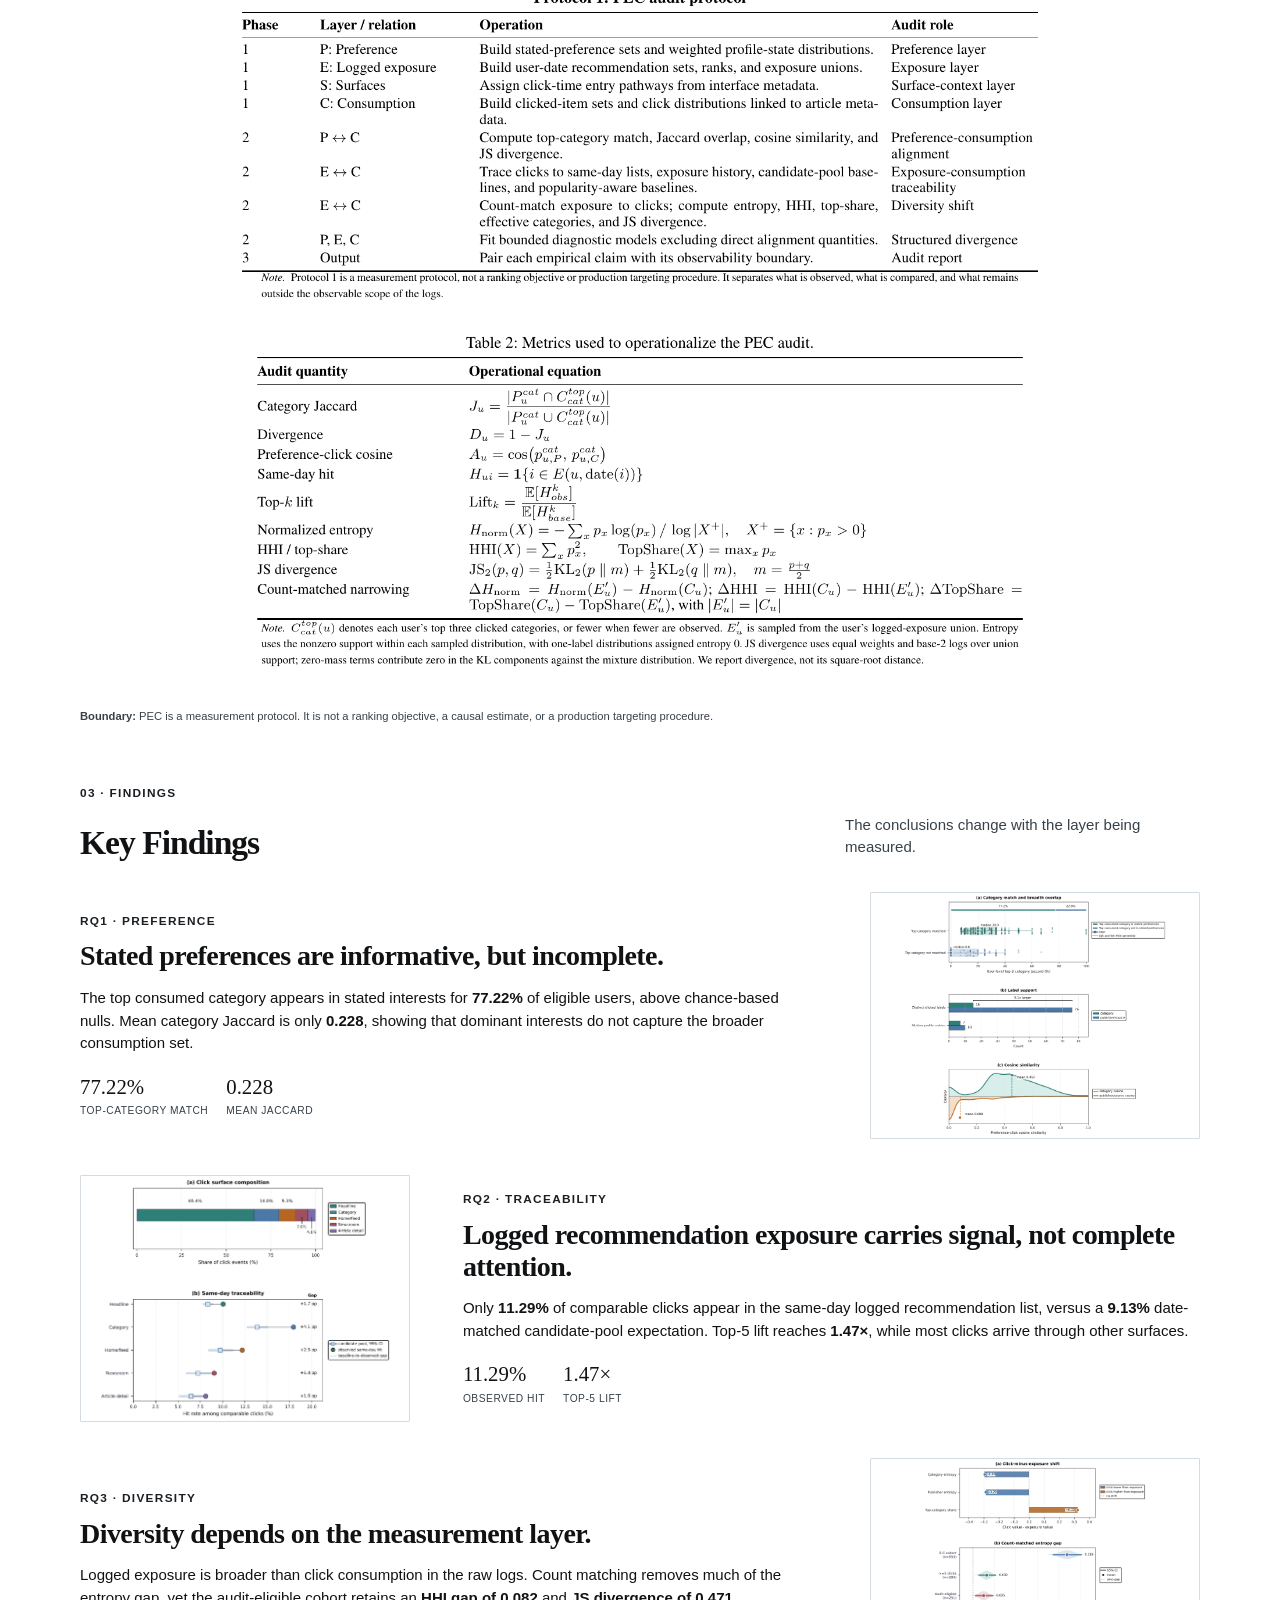
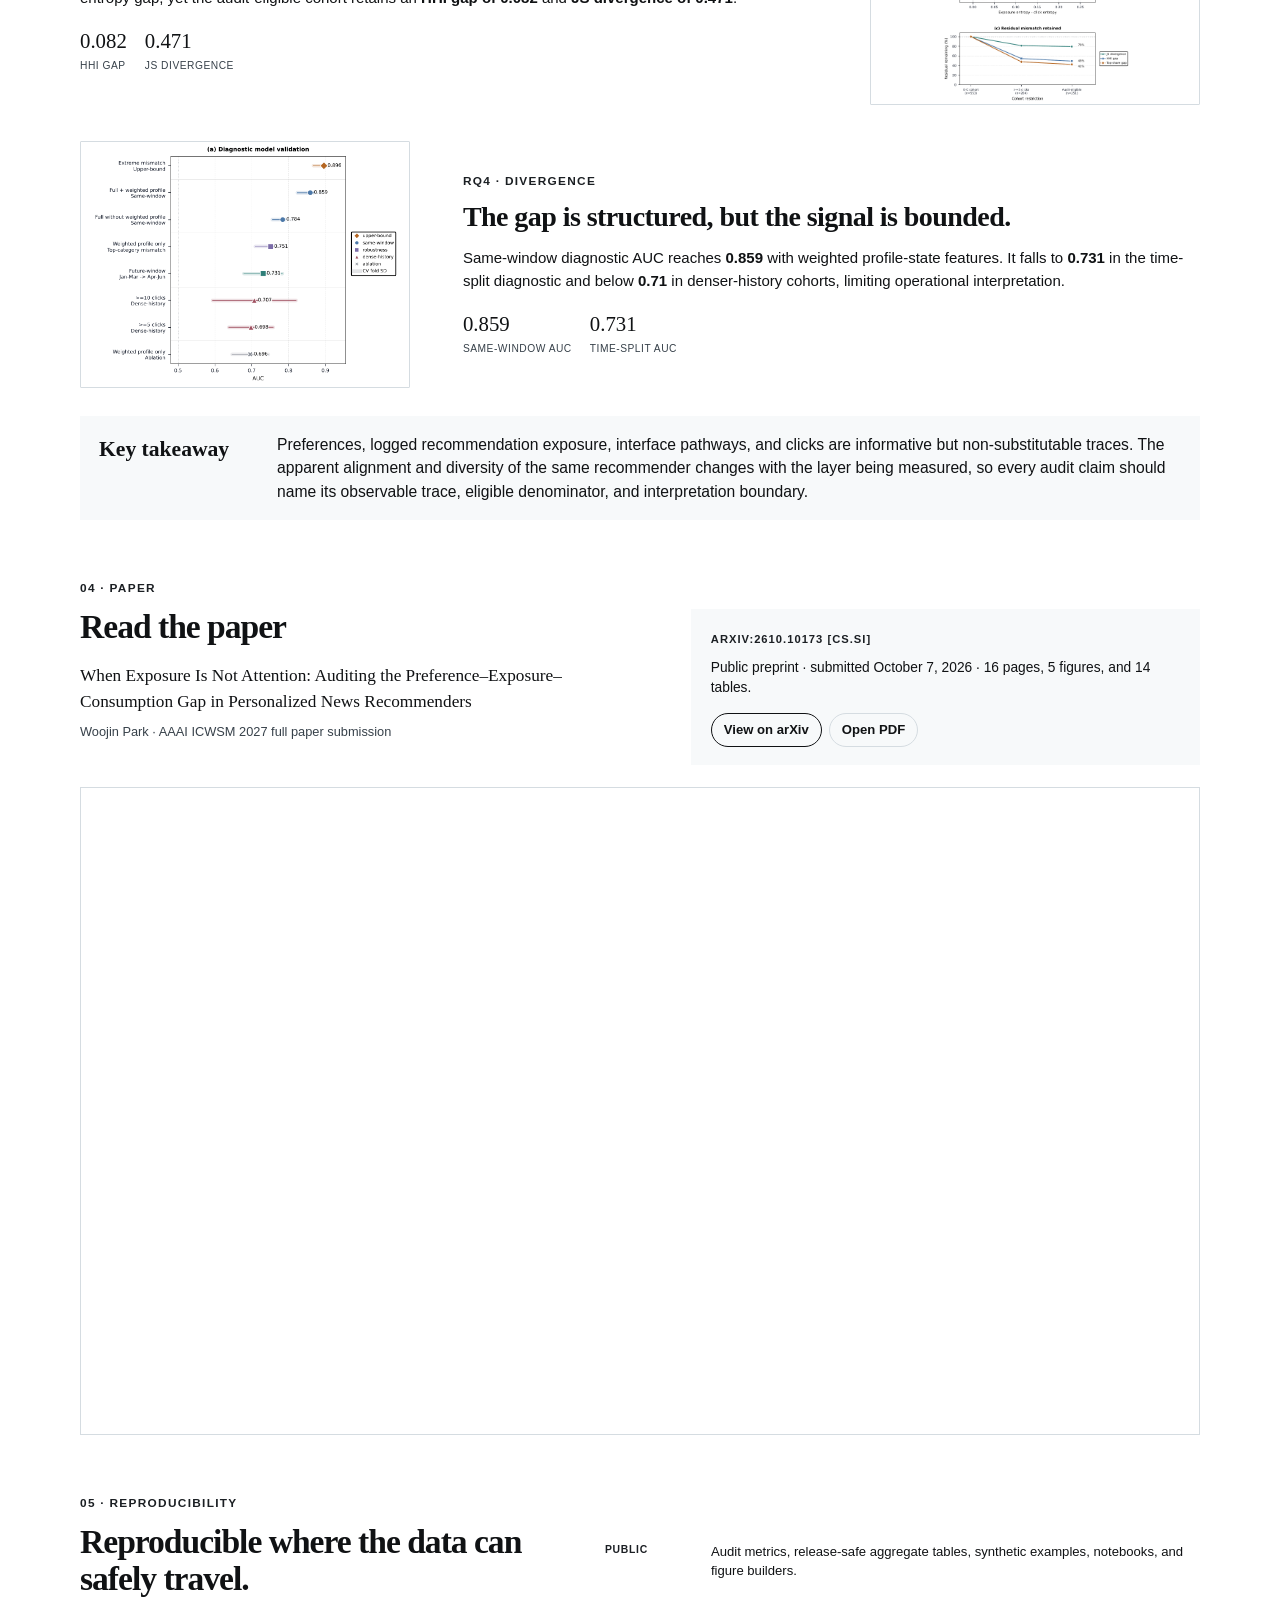
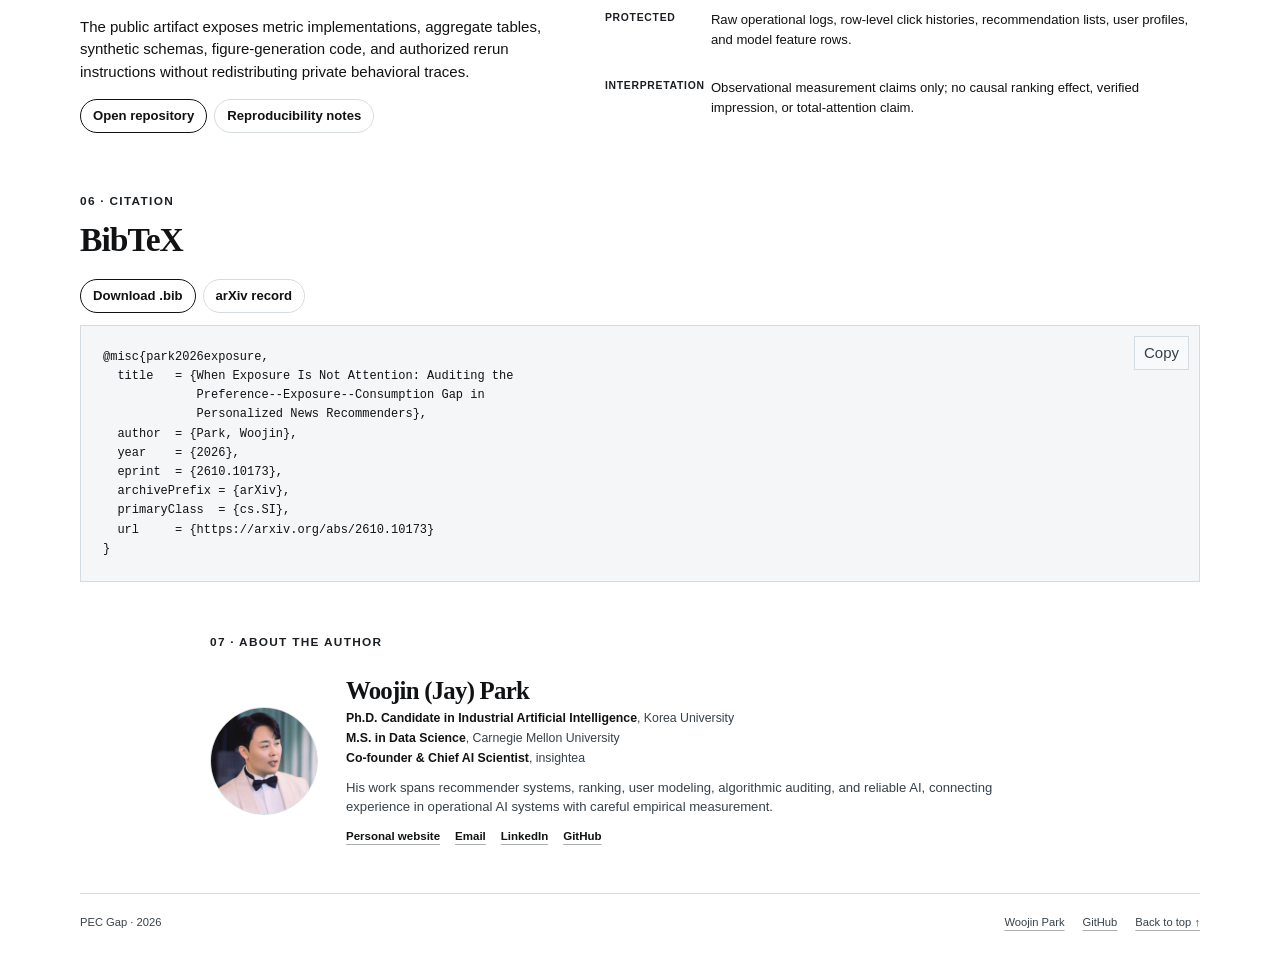
==== commit 407b19e3: "Add compact measurement map teaser" ====
--- a/docs/index.html
+++ b/docs/index.html
@@ -16,7 +16,7 @@
   <link rel="shortcut icon" href="favicon.ico?v=1">
   <link rel="apple-touch-icon" href="apple-touch-icon.png?v=1" sizes="180x180">
   <script>try{document.documentElement.dataset.theme=localStorage.getItem('pec-theme')||'light'}catch(e){document.documentElement.dataset.theme='light'}</script>
-  <link rel="stylesheet" href="project.css?v=18">
+  <link rel="stylesheet" href="project.css?v=19">
 </head>
 <body>
   <header class="site-header">
@@ -60,6 +60,23 @@
       </div>
     </section>
 
+    <a class="measurement-teaser" href="tutorial/?lang=en#pec-core-title" aria-label="Open the interactive PEC measurement map">
+      <div class="measurement-teaser-copy">
+        <span class="section-label">Measurement map</span>
+        <strong>The gap lives between traces.</strong>
+      </div>
+      <div class="measurement-teaser-layers" aria-hidden="true">
+        <span class="measurement-layer layer-p"><b>P</b><i>Preference</i></span>
+        <span class="measurement-gap">≠</span>
+        <span class="measurement-layer layer-e"><b>E</b><i>Exposure</i></span>
+        <span class="measurement-gap">≠</span>
+        <span class="measurement-layer layer-s"><b>S</b><i>Surface</i></span>
+        <span class="measurement-gap">≠</span>
+        <span class="measurement-layer layer-c"><b>C</b><i>Consumption</i></span>
+      </div>
+      <span class="measurement-teaser-link">Explore the interactive map <b>→</b></span>
+    </a>
+
     <section class="framework-wrap" aria-label="PEC audit framework">
       <h2>PEC Audit Framework</h2>
       <button class="figure-button" type="button" data-lightbox="assets/project/pec-framework.png" aria-label="Enlarge PEC audit framework">
--- a/docs/project.css
+++ b/docs/project.css
@@ -88,6 +88,23 @@
 .prose p { margin: 0 0 14px; color: var(--muted); }
 .abstract-block { display: grid; grid-template-columns: 150px 1fr; gap: 28px; }
 .abstract-block p { max-width: 900px; margin: 0; color: var(--ink); font-family: Georgia, "Times New Roman", serif; font-size: .98rem; line-height: 1.58; }
+.measurement-teaser {
+  display: grid; grid-template-columns: 220px 1fr auto; gap: 20px; align-items: center;
+  margin: 2px 0 24px; padding: 13px 15px; border: 1px solid var(--line);
+  color: var(--ink); text-decoration: none; transition: border-color .18s ease, transform .18s ease;
+}
+.measurement-teaser:hover { border-color: var(--button-line); transform: translateY(-1px); }
+.measurement-teaser-copy .section-label { display: block; margin: 0 0 3px; font-size: .61rem; }
+.measurement-teaser-copy strong { display: block; font-family: Georgia, "Times New Roman", serif; font-size: 1.08rem; line-height: 1.15; }
+.measurement-teaser-layers { display: flex; align-items: center; min-width: 0; }
+.measurement-layer { display: flex; flex: 1 1 0; min-width: 0; align-items: center; gap: 6px; padding: 7px 8px; border: 1px solid var(--line); background: var(--surface); }
+.measurement-layer b { display: grid; flex: 0 0 auto; place-items: center; width: 24px; height: 24px; border: 1px solid currentColor; border-radius: 50%; font-family: Georgia, serif; font-size: .8rem; font-weight: 500; }
+.measurement-layer i { overflow: hidden; color: var(--ink); font-size: .67rem; font-style: normal; font-weight: 700; text-overflow: ellipsis; white-space: nowrap; }
+.measurement-gap { flex: 0 0 22px; color: var(--muted); font-family: Georgia, serif; font-size: .85rem; text-align: center; }
+.measurement-teaser-link { color: var(--muted); font-size: .68rem; font-weight: 650; white-space: nowrap; }
+.measurement-teaser-link b { margin-left: 3px; color: var(--ink); font-size: .85rem; }
+.measurement-layer.layer-p b { color: var(--green); } .measurement-layer.layer-e b { color: var(--blue); }
+.measurement-layer.layer-s b { color: var(--orange); } .measurement-layer.layer-c b { color: var(--violet); }
 .stat-grid { display: grid; grid-template-columns: repeat(4, 1fr); margin-top: 24px; border-block: 1px solid var(--line); }
 .stat-grid div { padding: 13px 14px; border-right: 1px solid var(--line); }
 .stat-grid div:last-child { border-right: 0; }
@@ -185,6 +202,8 @@
   .hero h1 { font-size: clamp(1.65rem, 6.2vw, 2.3rem); }
   .wide-only { display: none; }
   .two-col, .section-head, .finding, .finding-reverse, .abstract-block, .takeaway, .paper-access-grid { grid-template-columns: 1fr; gap: 18px; }
+  .measurement-teaser { grid-template-columns: 1fr; gap: 10px; }
+  .measurement-teaser-link { justify-self: start; }
   .stat-grid, .layer-grid { grid-template-columns: 1fr 1fr; }
   .stat-grid div:nth-child(2) { border-right: 0; }
   .stat-grid div:nth-child(-n+2) { border-bottom: 1px solid var(--line); }
@@ -204,6 +223,8 @@
   .site-header nav button { font-size: 0; } .site-header nav button span { font-size: .9rem; }
   .author-line { flex-wrap: wrap; } .section { padding: 32px 0; }
   .stat-grid, .layer-grid { grid-template-columns: 1fr; }
+  .measurement-teaser-layers { overflow-x: auto; padding-bottom: 3px; }
+  .measurement-layer { flex: 0 0 108px; }
   .stat-grid div { border-right: 0; border-bottom: 1px solid var(--line); }
   .stat-grid div:last-child { border-bottom: 0; }
   .layer-card { min-height: auto; } .layer-card h3 { margin-top: 20px; }
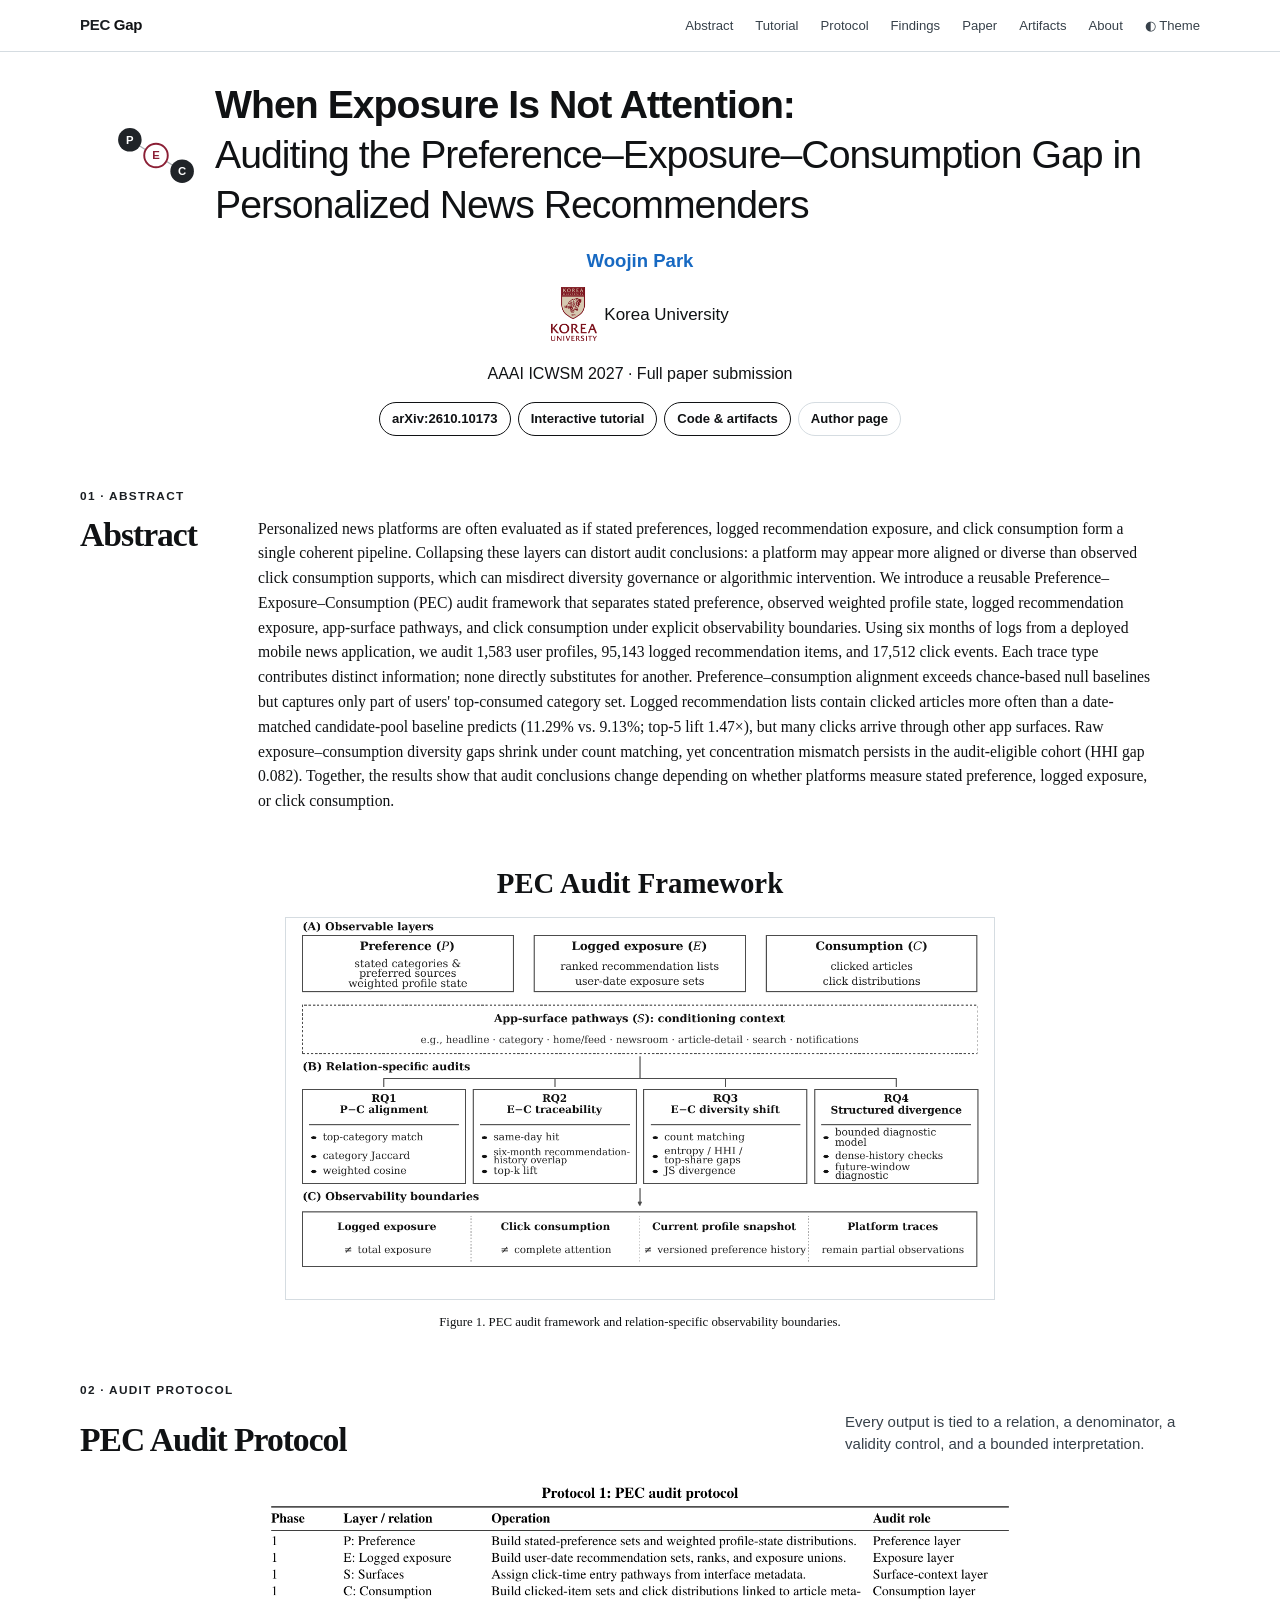
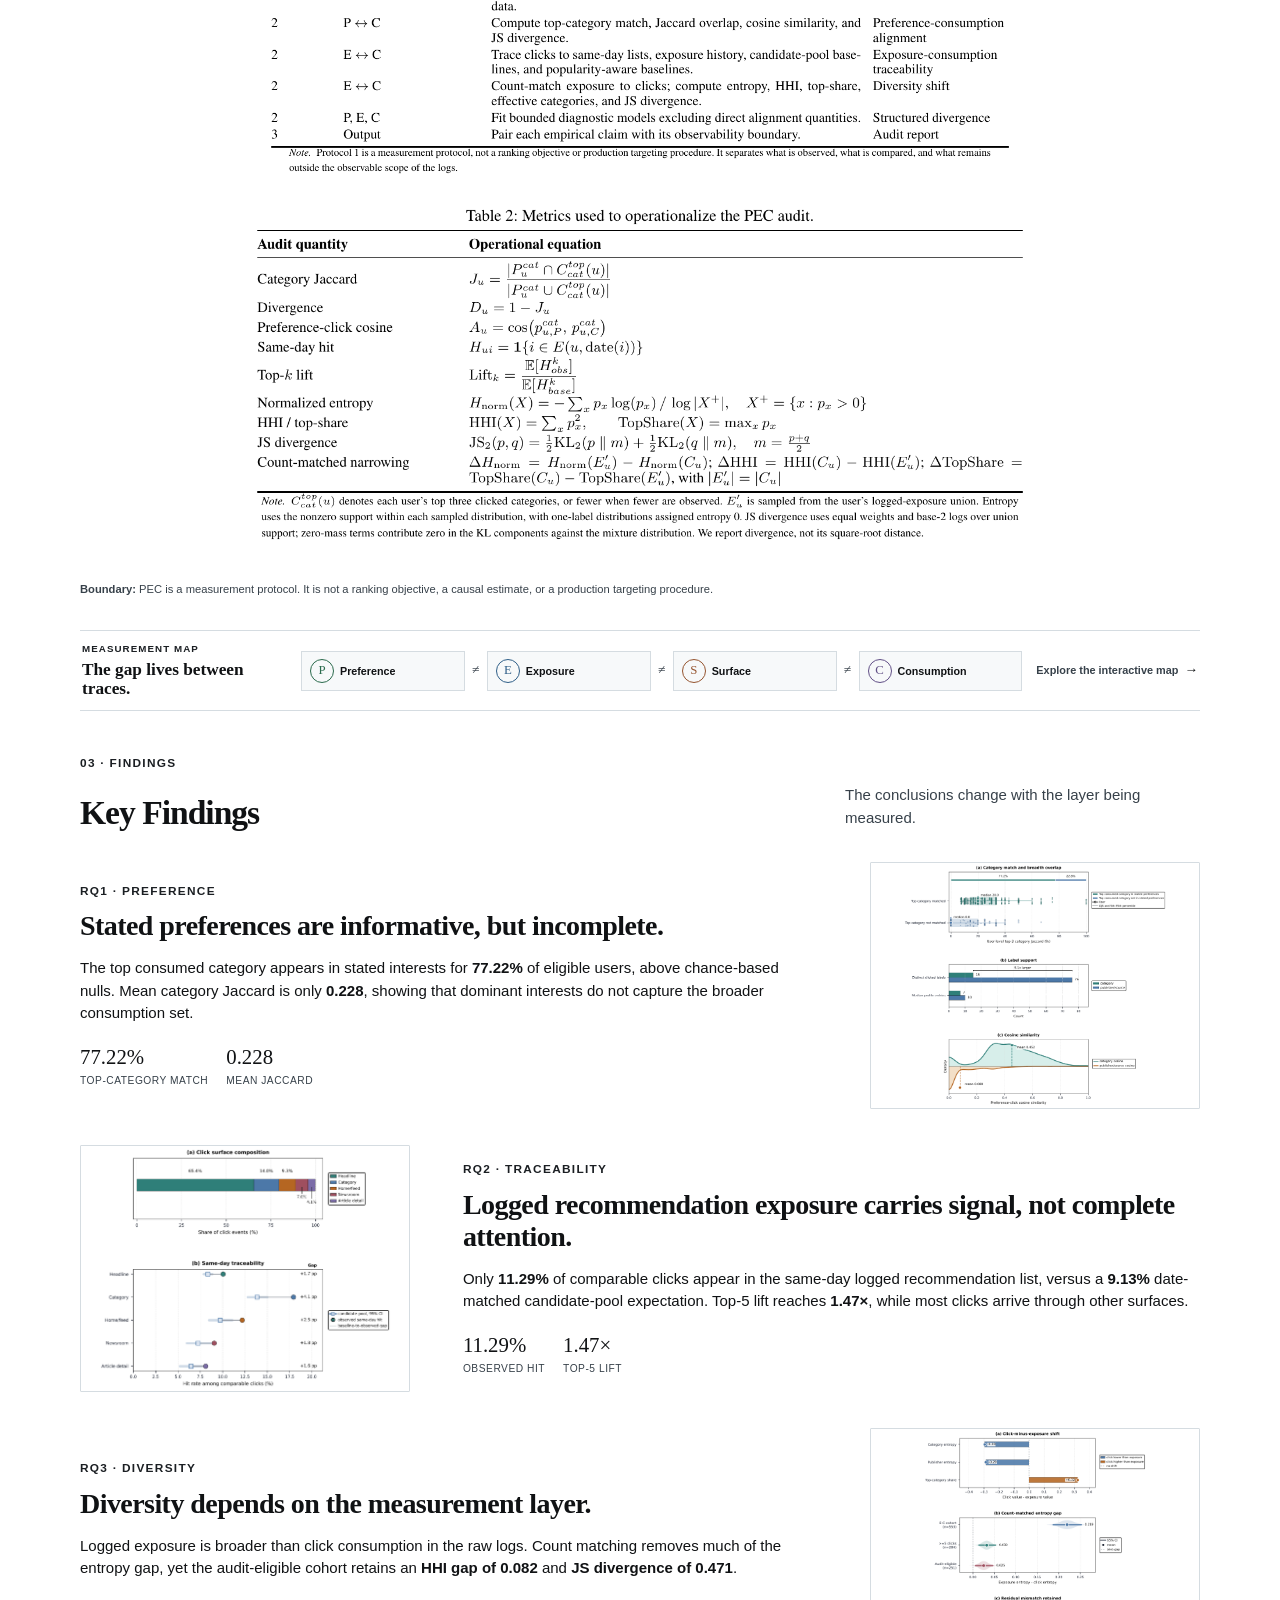
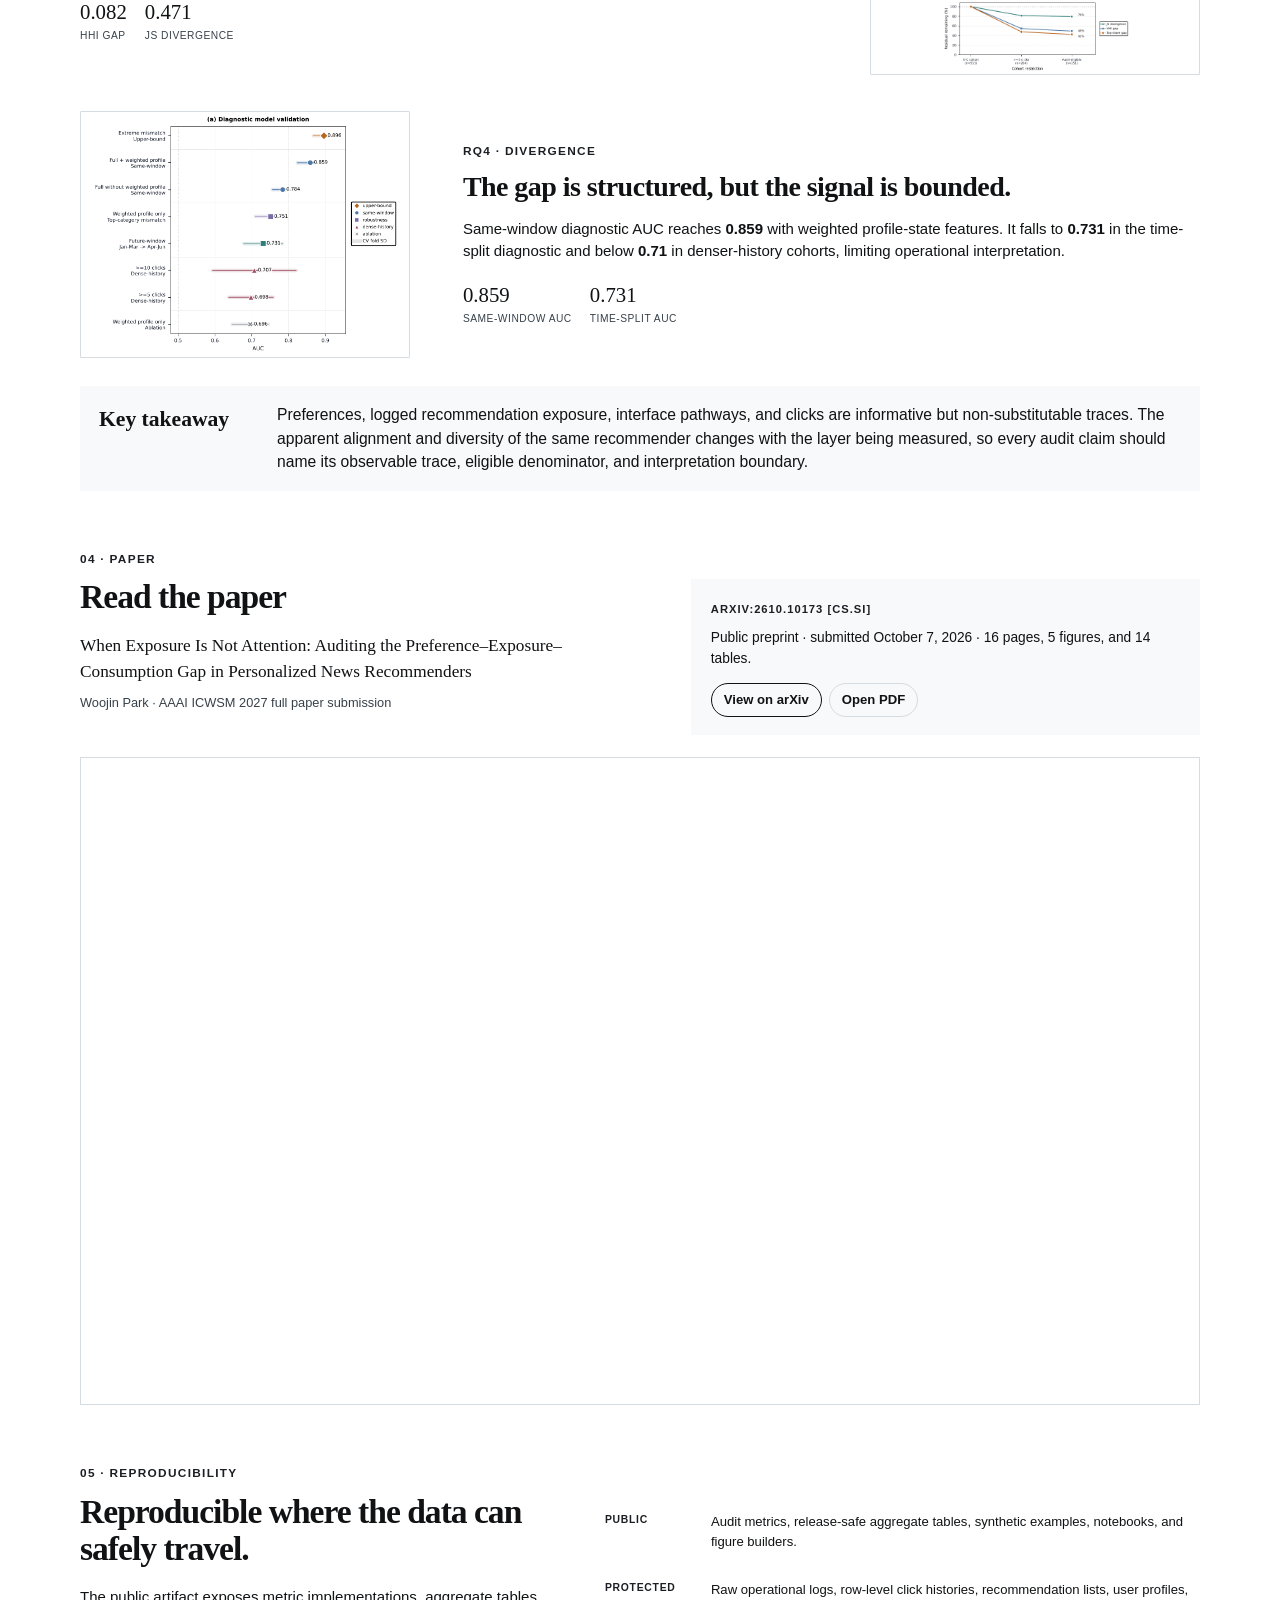
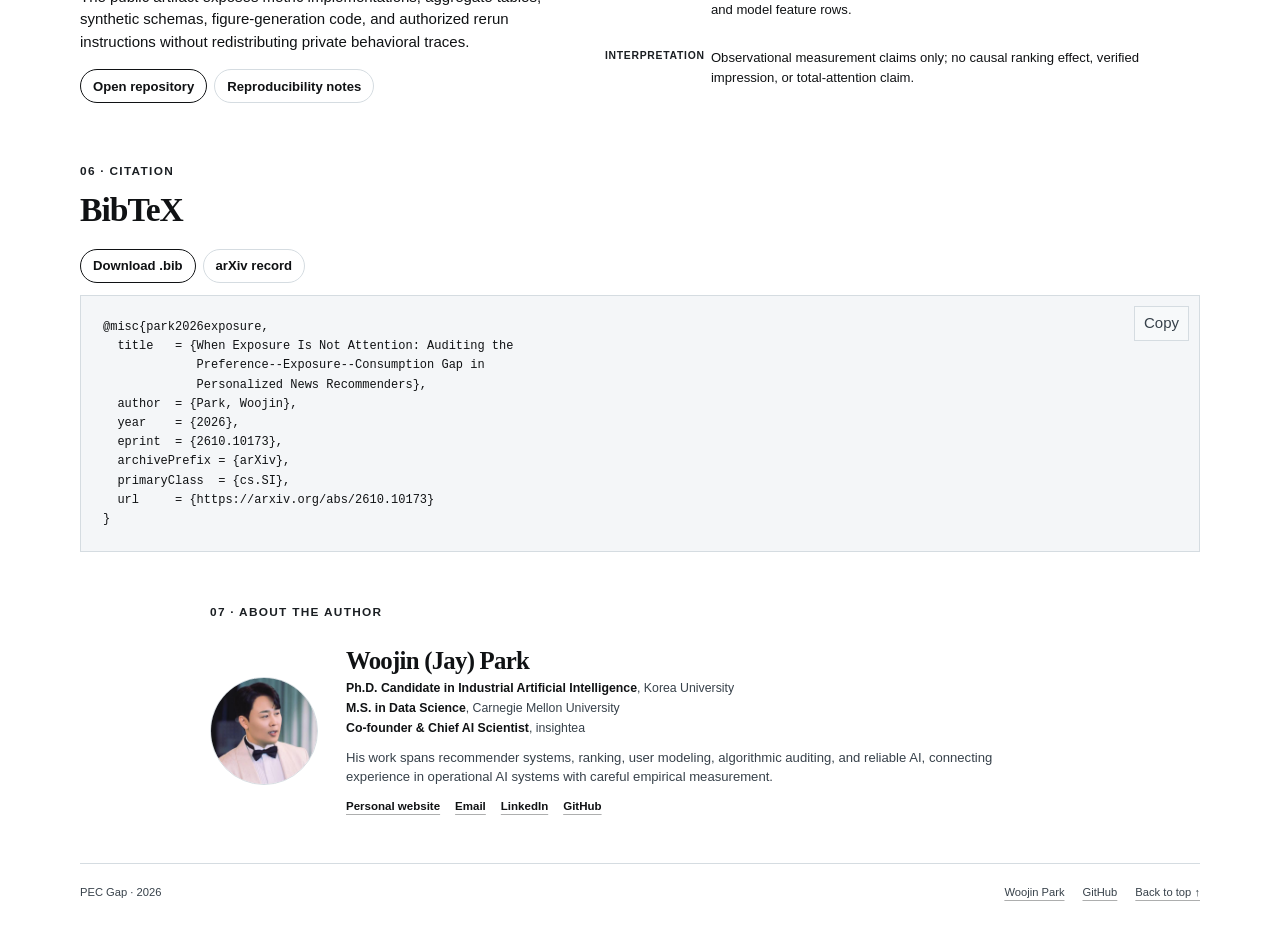
==== commit d632dd80: "Refine project page visual hierarchy" ====
--- a/docs/index.html
+++ b/docs/index.html
@@ -6,17 +6,30 @@
   <title>When Exposure Is Not Attention | PEC Gap</title>
   <meta name="description" content="A Preference-Exposure-Consumption audit of personalized news recommendation under explicit observability boundaries.">
   <meta name="theme-color" content="#ffffff">
+  <meta name="citation_title" content="When Exposure Is Not Attention: Auditing the Preference–Exposure–Consumption Gap in Personalized News Recommenders">
+  <meta name="citation_author" content="Woojin Park">
+  <meta name="citation_publication_date" content="2026/10/07">
+  <meta name="citation_arxiv_id" content="2610.10173">
+  <meta name="citation_pdf_url" content="https://arxiv.org/pdf/2610.10173">
   <meta property="og:type" content="website">
   <meta property="og:title" content="When Exposure Is Not Attention">
   <meta property="og:description" content="Auditing the Preference-Exposure-Consumption gap in personalized news recommenders.">
   <meta property="og:url" content="https://woojinpark-jay.github.io/pec-news-audit/">
   <meta property="og:image" content="https://woojinpark-jay.github.io/pec-news-audit/assets/project/pec-framework.png">
+  <meta property="og:image:alt" content="PEC audit framework connecting preference, exposure, interface surfaces, and consumption">
+  <meta property="og:image:width" content="1324">
+  <meta property="og:image:height" content="713">
+  <meta name="twitter:card" content="summary_large_image">
+  <meta name="twitter:title" content="When Exposure Is Not Attention">
+  <meta name="twitter:description" content="Auditing the Preference–Exposure–Consumption gap in personalized news recommenders.">
+  <meta name="twitter:image" content="https://woojinpark-jay.github.io/pec-news-audit/assets/project/pec-framework.png">
+  <link rel="canonical" href="https://woojinpark-jay.github.io/pec-news-audit/">
   <link rel="icon" href="favicon.svg?v=1" type="image/svg+xml">
   <link rel="icon" href="favicon-32.png?v=1" type="image/png" sizes="32x32">
   <link rel="shortcut icon" href="favicon.ico?v=1">
   <link rel="apple-touch-icon" href="apple-touch-icon.png?v=1" sizes="180x180">
   <script>try{document.documentElement.dataset.theme=localStorage.getItem('pec-theme')||'light'}catch(e){document.documentElement.dataset.theme='light'}</script>
-  <link rel="stylesheet" href="project.css?v=19">
+  <link rel="stylesheet" href="project.css?v=20">
 </head>
 <body>
   <header class="site-header">
@@ -60,6 +73,32 @@
       </div>
     </section>
 
+    <section class="framework-wrap" aria-label="PEC audit framework">
+      <h2>PEC Audit Framework</h2>
+      <button class="figure-button" type="button" data-lightbox="assets/project/pec-framework.png" aria-label="Enlarge PEC audit framework">
+        <img src="assets/project/pec-framework.png" alt="PEC framework linking platform traces to preference, logged exposure, surface mediation, consumption, and four audit outputs">
+      </button>
+      <p class="caption">Figure 1. PEC audit framework and relation-specific observability boundaries.</p>
+    </section>
+
+    <section class="section" id="protocol">
+      <div class="section-label">02 · Audit protocol</div>
+      <div class="section-head">
+        <h2>PEC Audit Protocol</h2>
+        <p>Every output is tied to a relation, a denominator, a validity control, and a bounded interpretation.</p>
+      </div>
+
+      <div class="paper-table-stack">
+        <button class="paper-table-image" type="button" data-lightbox="assets/project/protocol-original.png" aria-label="Enlarge Protocol 1 from the submitted paper">
+          <img src="assets/project/protocol-original.png" alt="Protocol 1: PEC audit protocol, reproduced from the submitted paper" loading="lazy" decoding="async">
+        </button>
+        <button class="paper-table-image" type="button" data-lightbox="assets/project/metrics-original.png" aria-label="Enlarge Table 2 from the submitted paper">
+          <img src="assets/project/metrics-original.png" alt="Table 2: PEC audit metrics and operational equations, reproduced from the submitted paper" loading="lazy" decoding="async">
+        </button>
+      </div>
+      <p class="boundary-note"><strong>Boundary:</strong> PEC is a measurement protocol. It is not a ranking objective, a causal estimate, or a production targeting procedure.</p>
+    </section>
+
     <a class="measurement-teaser" href="tutorial/?lang=en#pec-core-title" aria-label="Open the interactive PEC measurement map">
       <div class="measurement-teaser-copy">
         <span class="section-label">Measurement map</span>
@@ -77,32 +116,6 @@
       <span class="measurement-teaser-link">Explore the interactive map <b>→</b></span>
     </a>
 
-    <section class="framework-wrap" aria-label="PEC audit framework">
-      <h2>PEC Audit Framework</h2>
-      <button class="figure-button" type="button" data-lightbox="assets/project/pec-framework.png" aria-label="Enlarge PEC audit framework">
-        <img src="assets/project/pec-framework.png" alt="PEC framework linking platform traces to preference, logged exposure, surface mediation, consumption, and four audit outputs">
-      </button>
-      <p class="caption">Figure 1. PEC audit framework and relation-specific observability boundaries.</p>
-    </section>
-
-    <section class="section" id="protocol">
-      <div class="section-label">02 · Audit protocol</div>
-      <div class="section-head">
-        <h2>PEC Audit Protocol</h2>
-        <p>Every output is tied to a relation, a denominator, a validity control, and a bounded interpretation.</p>
-      </div>
-
-      <div class="paper-table-stack">
-        <button class="paper-table-image" type="button" data-lightbox="assets/project/protocol-original.png" aria-label="Enlarge Protocol 1 from the submitted paper">
-          <img src="assets/project/protocol-original.png" alt="Protocol 1: PEC audit protocol, reproduced from the submitted paper">
-        </button>
-        <button class="paper-table-image" type="button" data-lightbox="assets/project/metrics-original.png" aria-label="Enlarge Table 2 from the submitted paper">
-          <img src="assets/project/metrics-original.png" alt="Table 2: PEC audit metrics and operational equations, reproduced from the submitted paper">
-        </button>
-      </div>
-      <p class="boundary-note"><strong>Boundary:</strong> PEC is a measurement protocol. It is not a ranking objective, a causal estimate, or a production targeting procedure.</p>
-    </section>
-
     <section class="section" id="findings">
       <div class="section-label">03 · Findings</div>
       <div class="section-head">
@@ -118,7 +131,7 @@
           <div class="mini-metrics"><span><b>77.22%</b> top-category match</span><span><b>0.228</b> mean Jaccard</span></div>
         </div>
         <button class="paper-figure" type="button" data-lightbox="assets/project/preference-alignment.png" aria-label="Enlarge preference-consumption diagnostics">
-          <img src="assets/project/preference-alignment.png" alt="Preference-consumption diagnostics for category recovery, Jaccard overlap, and cosine similarity">
+          <img src="assets/project/preference-alignment.png" alt="Preference-consumption diagnostics for category recovery, Jaccard overlap, and cosine similarity" loading="lazy" decoding="async">
         </button>
       </article>
 
@@ -130,7 +143,7 @@
           <div class="mini-metrics"><span><b>11.29%</b> observed hit</span><span><b>1.47×</b> top-5 lift</span></div>
         </div>
         <button class="paper-figure" type="button" data-lightbox="assets/project/surface-traceability.png" aria-label="Enlarge multi-surface click traceability figure">
-          <img src="assets/project/surface-traceability.png" alt="Multi-surface click composition and observed same-day traceability against date-matched baselines">
+          <img src="assets/project/surface-traceability.png" alt="Multi-surface click composition and observed same-day traceability against date-matched baselines" loading="lazy" decoding="async">
         </button>
       </article>
 
@@ -142,7 +155,7 @@
           <div class="mini-metrics"><span><b>0.082</b> HHI gap</span><span><b>0.471</b> JS divergence</span></div>
         </div>
         <button class="paper-figure" type="button" data-lightbox="assets/project/diversity-audit.png" aria-label="Enlarge diversity and concentration audit figure">
-          <img src="assets/project/diversity-audit.png" alt="Raw diversity shift, count-matched entropy gaps, and residual concentration mismatch">
+          <img src="assets/project/diversity-audit.png" alt="Raw diversity shift, count-matched entropy gaps, and residual concentration mismatch" loading="lazy" decoding="async">
         </button>
       </article>
 
@@ -154,7 +167,7 @@
           <div class="mini-metrics"><span><b>0.859</b> same-window AUC</span><span><b>0.731</b> time-split AUC</span></div>
         </div>
         <button class="paper-figure" type="button" data-lightbox="assets/project/bounded-signal.png" aria-label="Enlarge bounded audit signal figure">
-          <img src="assets/project/bounded-signal.png" alt="Diagnostic AUC across same-window, temporal, dense-history, and ablation checks">
+          <img src="assets/project/bounded-signal.png" alt="Diagnostic AUC across same-window, temporal, dense-history, and ablation checks" loading="lazy" decoding="async">
         </button>
       </article>
 
@@ -232,7 +245,7 @@
       <div class="section-label">07 · About the author</div>
       <div class="about-card">
         <a class="about-photo" href="https://woojinpark-jay.github.io/" aria-label="Visit Woojin Park's personal website">
-          <img src="assets/project/woojin-park.jpg?v=1" alt="Woojin (Jay) Park">
+          <img src="assets/project/woojin-park.jpg?v=1" alt="Woojin (Jay) Park" loading="lazy" decoding="async">
         </a>
         <div class="about-copy">
           <h2>Woojin (Jay) Park</h2>
@@ -255,8 +268,8 @@
 
   <dialog id="lightbox" aria-label="Expanded paper figure">
     <button class="lightbox-close" type="button" aria-label="Close figure">×</button>
-    <img src="" alt="Expanded paper figure">
+    <img src="[data-uri]" alt="Expanded paper figure">
   </dialog>
-  <script src="project.js?v=13"></script>
+  <script src="project.js?v=14"></script>
 </body>
 </html>
--- a/docs/project.css
+++ b/docs/project.css
@@ -70,7 +70,7 @@
 .button-muted { color: var(--ink); border-color: var(--line); cursor: default; }
 .button-quiet { border-color: var(--line); color: var(--ink); }
 .hero-note { margin: 14px 0 0; color: var(--muted); font-size: .74rem; }
-.framework-wrap { max-width: 760px; margin: 18px auto 20px; text-align: center; }
+.framework-wrap { max-width: 710px; margin: 18px auto 20px; text-align: center; }
 .framework-wrap h2 { margin: 0 0 12px; font-family: Georgia, "Times New Roman", serif; font-size: 1.8rem; font-weight: 600; }
 .figure-button, .paper-figure {
   width: 100%; margin: 0; padding: 0; overflow: hidden;
@@ -89,11 +89,11 @@
 .abstract-block { display: grid; grid-template-columns: 150px 1fr; gap: 28px; }
 .abstract-block p { max-width: 900px; margin: 0; color: var(--ink); font-family: Georgia, "Times New Roman", serif; font-size: .98rem; line-height: 1.58; }
 .measurement-teaser {
-  display: grid; grid-template-columns: 220px 1fr auto; gap: 20px; align-items: center;
-  margin: 2px 0 24px; padding: 13px 15px; border: 1px solid var(--line);
-  color: var(--ink); text-decoration: none; transition: border-color .18s ease, transform .18s ease;
-}
-.measurement-teaser:hover { border-color: var(--button-line); transform: translateY(-1px); }
+  display: grid; grid-template-columns: 205px 1fr auto; gap: 14px; align-items: center;
+  margin: 2px 0 14px; padding: 11px 2px; border-block: 1px solid var(--line);
+  color: var(--ink); text-decoration: none; transition: border-color .18s ease;
+}
+.measurement-teaser:hover { border-color: var(--button-line); }
 .measurement-teaser-copy .section-label { display: block; margin: 0 0 3px; font-size: .61rem; }
 .measurement-teaser-copy strong { display: block; font-family: Georgia, "Times New Roman", serif; font-size: 1.08rem; line-height: 1.15; }
 .measurement-teaser-layers { display: flex; align-items: center; min-width: 0; }
@@ -140,6 +140,7 @@
 .metrics-table mjx-container { margin: 0 !important; }
 .paper-table-stack { display: grid; gap: 14px; max-width: 820px; margin: 14px auto 0; }
 .paper-table-image { width: 100%; margin: 0; padding: 0; border: 0; background: #fff; cursor: zoom-in; }
+.paper-table-image:first-child { width: min(100%, 760px); justify-self: center; }
 .paper-table-image img { width: 100%; }
 .finding { display: grid; grid-template-columns: 1.35fr .65fr; align-items: center; gap: 28px; padding: 18px 0; }
 .finding-reverse { grid-template-columns: .65fr 1.35fr; }
@@ -223,8 +224,9 @@
   .site-header nav button { font-size: 0; } .site-header nav button span { font-size: .9rem; }
   .author-line { flex-wrap: wrap; } .section { padding: 32px 0; }
   .stat-grid, .layer-grid { grid-template-columns: 1fr; }
-  .measurement-teaser-layers { overflow-x: auto; padding-bottom: 3px; }
-  .measurement-layer { flex: 0 0 108px; }
+  .measurement-teaser-layers { display: grid; grid-template-columns: repeat(2, minmax(0, 1fr)); gap: 6px; }
+  .measurement-gap { display: none; }
+  .measurement-layer { flex: none; }
   .stat-grid div { border-right: 0; border-bottom: 1px solid var(--line); }
   .stat-grid div:last-child { border-bottom: 0; }
   .layer-card { min-height: auto; } .layer-card h3 { margin-top: 20px; }
